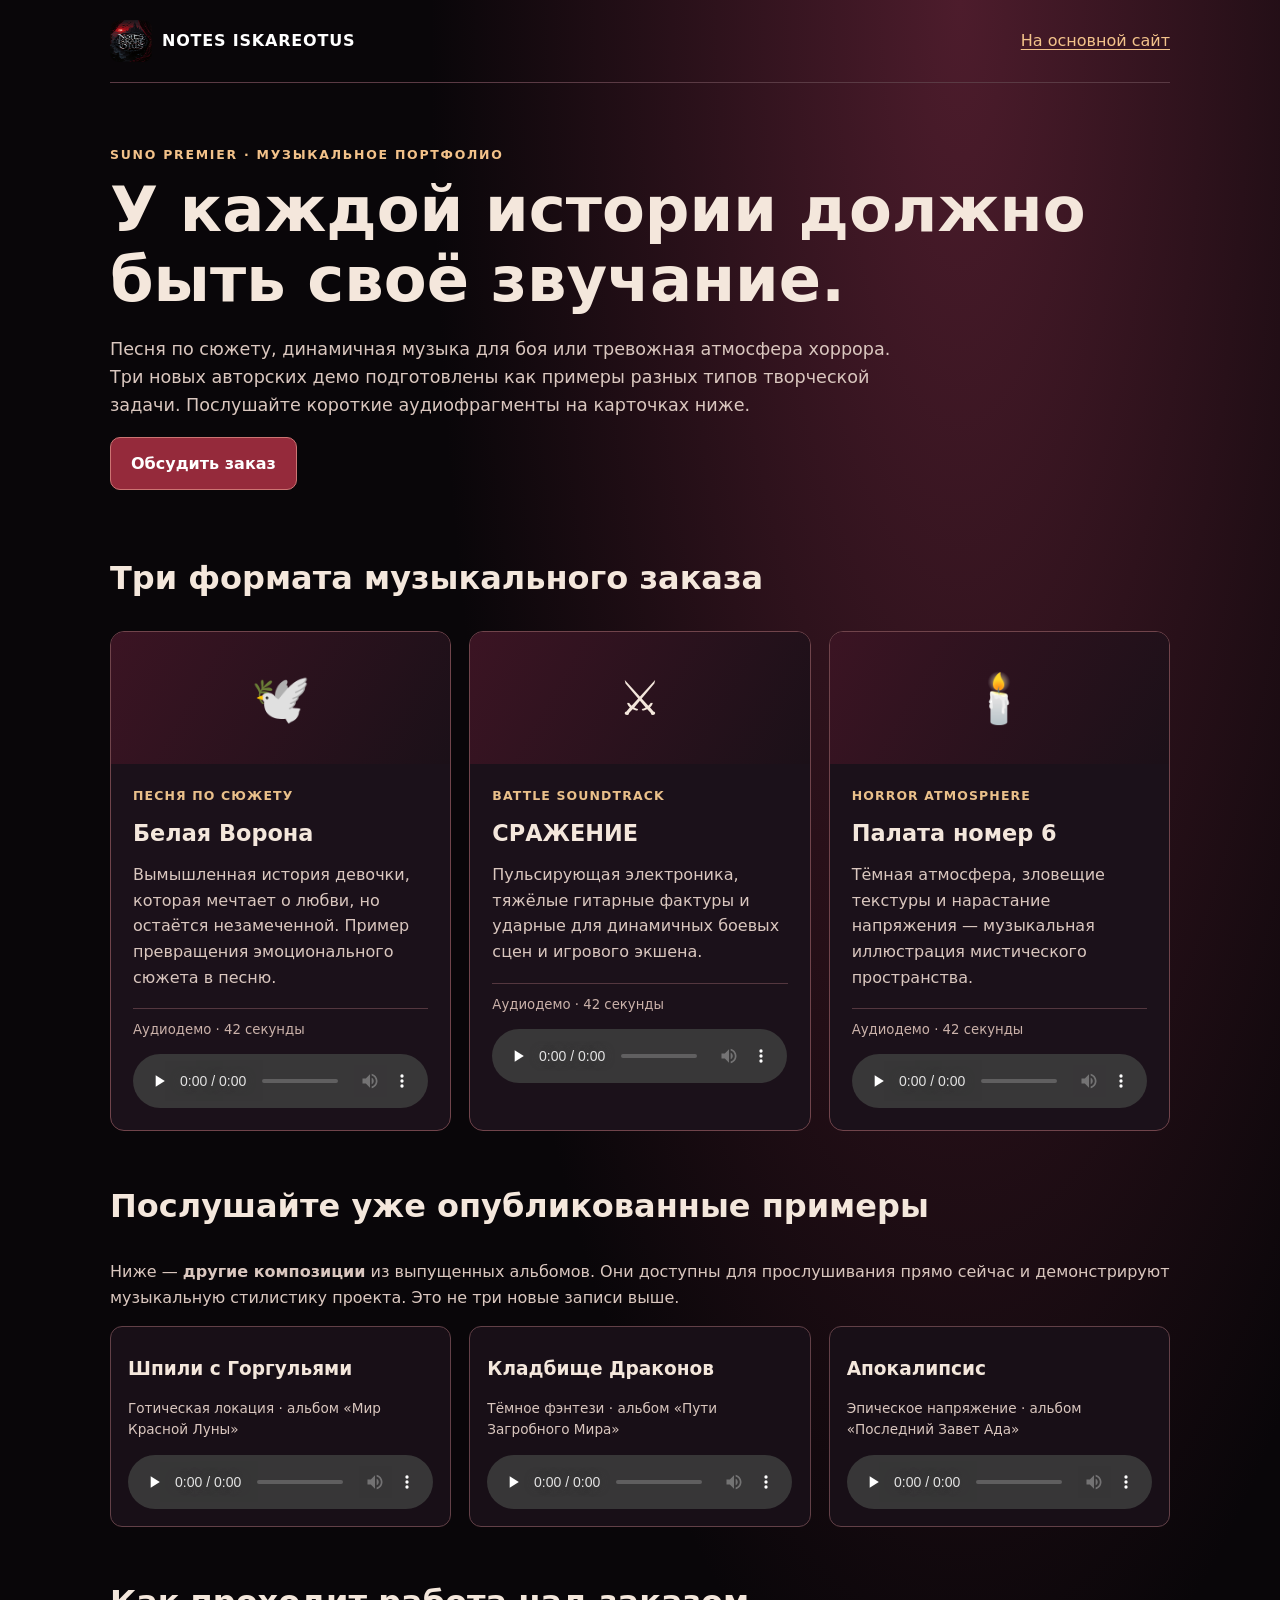
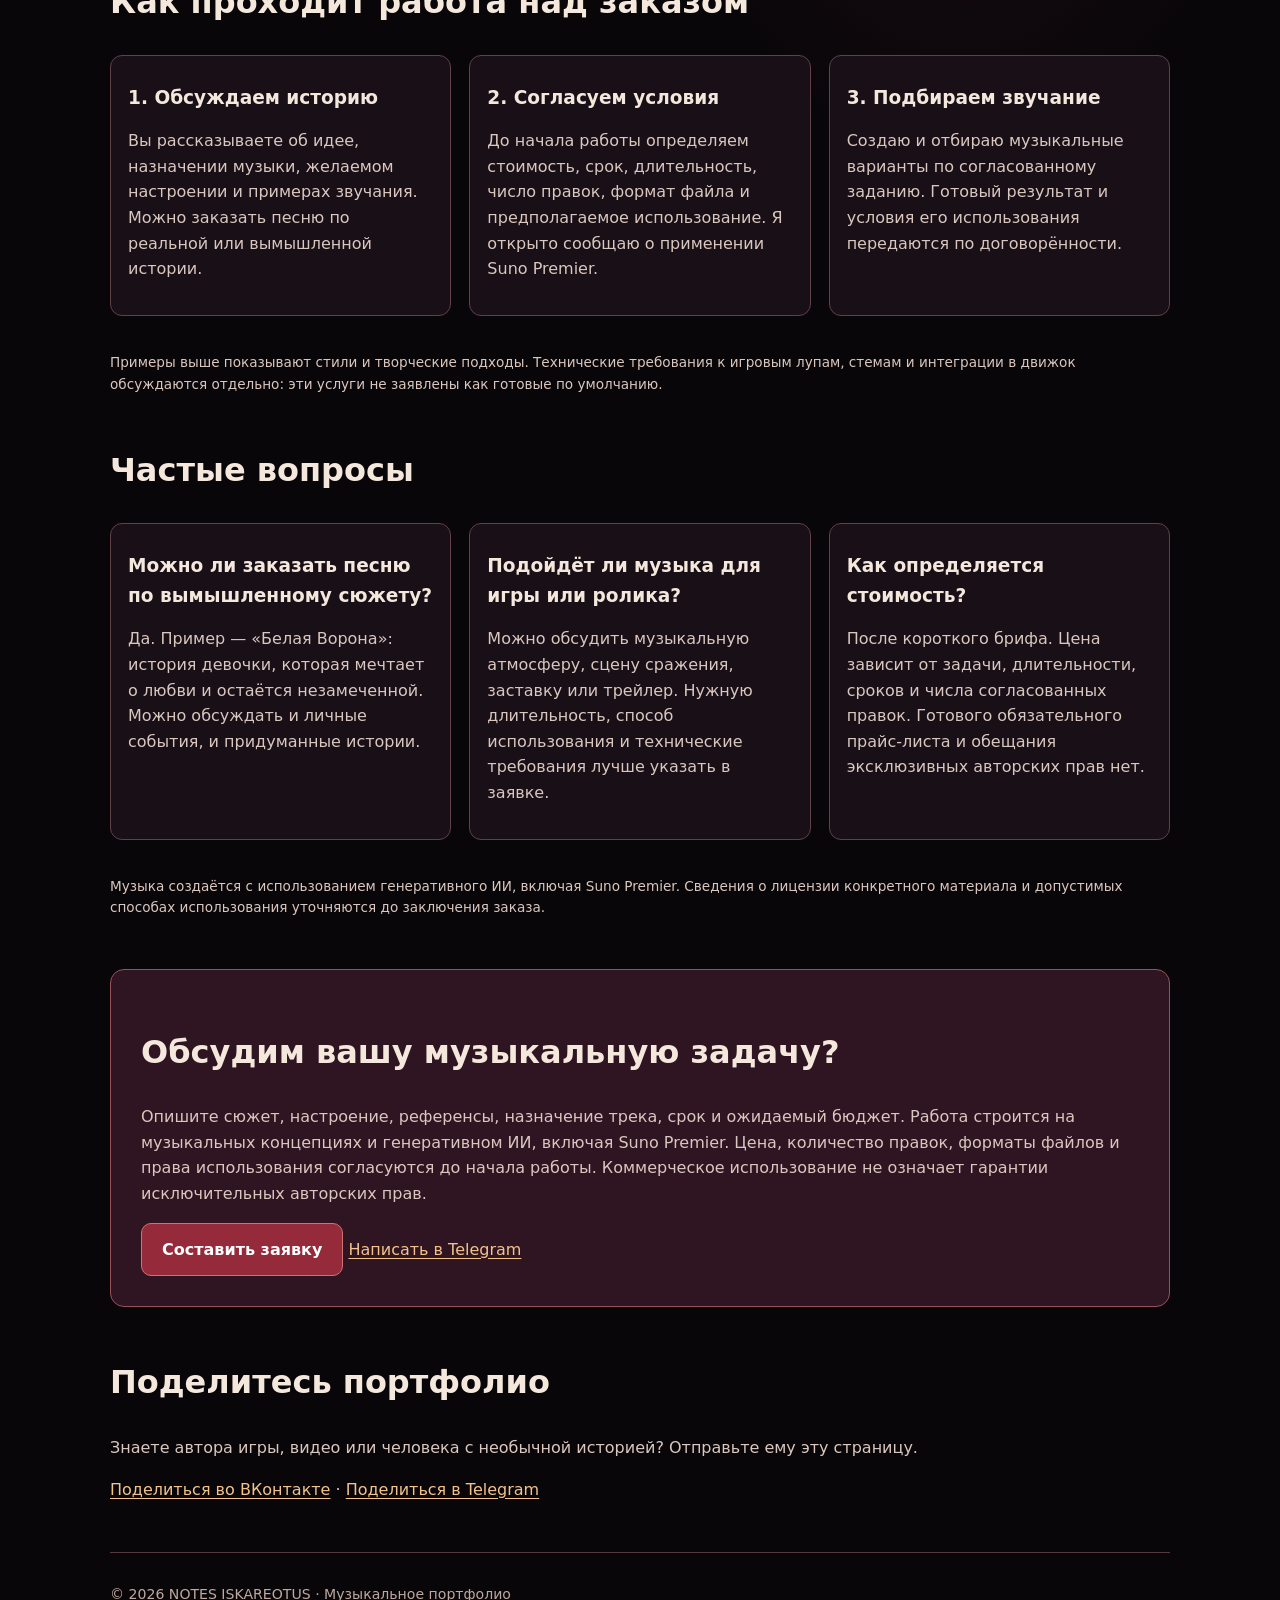
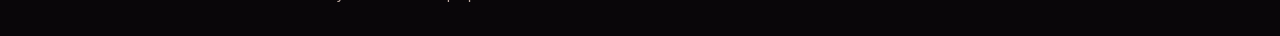
==== commercial-demos.html @ 8a396560 "Add three audio previews to the commercial portfolio" ====
<!doctype html>
<html lang="ru"><head><meta charset="utf-8"><meta name="viewport" content="width=device-width,initial-scale=1"><meta name="theme-color" content="#0d080d"><title>Три формата музыки на заказ — NOTES ISKAREOTUS</title><meta name="description" content="Примеры музыки на заказ: песня по сюжету, музыка для сражений, хоррор-атмосфера. NOTES ISKAREOTUS, Suno Premier."><link rel="icon" href="images/logo.jpg" type="image/jpeg"><link rel="canonical" href="https://lipatow1991-coder.github.io/notes-iskareotus-/commercial-demos.html"><meta property="og:type" content="website"><meta property="og:locale" content="ru_RU"><meta property="og:title" content="Музыка на заказ: три формата — NOTES ISKAREOTUS"><meta property="og:description" content="Песня по вымышленной истории, музыка для сражений и хоррор-атмосфера. Примеры и заявка на создание музыки с Suno Premier."><meta property="og:url" content="https://lipatow1991-coder.github.io/notes-iskareotus-/commercial-demos.html"><meta property="og:image" content="https://lipatow1991-coder.github.io/notes-iskareotus-/images/logo.jpg"><meta name="twitter:card" content="summary_large_image"><style>
:root{color-scheme:dark;font-family:system-ui,-apple-system,'Segoe UI',sans-serif;background:#090609;color:#f4e7dc}*{box-sizing:border-box}body{margin:0;line-height:1.6;background:radial-gradient(ellipse at 75% 0,#4d1c2c,transparent 39%),#090609}a{color:#f3c38b;text-underline-offset:3px}header,main,footer{width:min(1060px,calc(100% - 32px));margin:auto}header{padding:20px 0;border-bottom:1px solid #5a3a44;display:flex;justify-content:space-between;gap:15px;align-items:center;flex-wrap:wrap}.brand{display:flex;gap:10px;align-items:center;color:#fff;text-decoration:none;font-weight:800;letter-spacing:.05em}.brand img{height:42px;width:42px;border-radius:9px}h1{font-size:clamp(2rem,5.4vw,3.9rem);line-height:1.12;margin:10px 0 20px}h2{font-size:clamp(1.5rem,3vw,2rem)}p{color:#dac7bf}.hero{padding:62px 0 36px}.eyebrow{color:#f3c28a;font-size:.78rem;font-weight:800;letter-spacing:.14em;text-transform:uppercase}.lead{max-width:790px;font-size:1.1rem}.grid{display:grid;grid-template-columns:repeat(3,minmax(0,1fr));gap:18px;margin:20px 0 36px}.card{min-width:0;background:#1b111a;border:1px solid #70444b;border-radius:14px;overflow:hidden}.card .top{padding:28px 20px;background:linear-gradient(120deg,#3b1423,#1b1018);text-align:center;font-size:3rem}.body{padding:22px}.tag{font-size:.78rem;font-weight:800;color:#eac08a;text-transform:uppercase;letter-spacing:.09em}h3{font-size:1.4rem;margin:10px 0}.card p{margin:0}.status{font-size:.83rem;color:#cbb2aa;margin-top:18px;padding-top:10px;border-top:1px solid #54373f}.btn{display:inline-block;background:#952a3b;color:#fff;border:1px solid #cc7473;border-radius:10px;text-decoration:none;padding:13px 20px;font-weight:750}.btn:hover,.btn:focus-visible{background:#b73347}.section{margin:50px 0}.music{display:grid;grid-template-columns:repeat(3,minmax(0,1fr));gap:18px}.sample{min-width:0;border:1px solid #624047;border-radius:12px;background:#180f17;padding:17px}.sample h3{font-size:1.16rem}.card audio,.sample audio{width:100%;min-width:0;max-width:100%;display:block}.card audio{margin-top:14px}.note{font-size:.85rem}.cta{border:1px solid #99515b;background:#2f1422;border-radius:14px;padding:30px;margin:42px 0}.footer{border-top:1px solid #59373f;padding:30px 0;color:#bda9a1;font-size:.88rem}h1,h2,h3,p,a{overflow-wrap:anywhere}@media(max-width:780px){.grid,.music{grid-template-columns:minmax(0,1fr)}.hero{padding:40px 0 24px}}
</style></head><body>
<header><a class="brand" href="index.html"><img src="images/logo.jpg" alt="">NOTES ISKAREOTUS</a><a href="index.html#orders">На основной сайт</a></header><main><section class="hero"><div class="eyebrow">Suno Premier · Музыкальное портфолио</div><h1>У каждой истории должно быть своё звучание.</h1><p class="lead">Песня по сюжету, динамичная музыка для боя или тревожная атмосфера хоррора. Три новых авторских демо подготовлены как примеры разных типов творческой задачи. Послушайте короткие аудиофрагменты на карточках ниже.</p><a class="btn" href="https://t.me/Wechernihuter" target="_blank" rel="noopener noreferrer">Обсудить заказ</a></section>
<section aria-labelledby="formats"><h2 id="formats">Три формата музыкального заказа</h2><div class="grid"><article class="card"><div class="top" aria-hidden="true">🕊️</div><div class="body"><div class="tag">Песня по сюжету</div><h3>Белая Ворона</h3><p>Вымышленная история девочки, которая мечтает о любви, но остаётся незамеченной. Пример превращения эмоционального сюжета в песню.</p><div class="status">Аудиодемо · 42 секунды</div><audio controls preload="none" src="commercial-audio/belaya-vorona-preview.mp3" aria-label="Прослушать «Белая Ворона»"></audio></div></article><article class="card"><div class="top" aria-hidden="true">⚔️</div><div class="body"><div class="tag">Battle soundtrack</div><h3>СРАЖЕНИЕ</h3><p>Пульсирующая электроника, тяжёлые гитарные фактуры и ударные для динамичных боевых сцен и игрового экшена.</p><div class="status">Аудиодемо · 42 секунды</div><audio controls preload="none" src="commercial-audio/srazhenie-preview.mp3" aria-label="Прослушать «СРАЖЕНИЕ»"></audio></div></article><article class="card"><div class="top" aria-hidden="true">🕯️</div><div class="body"><div class="tag">Horror atmosphere</div><h3>Палата номер 6</h3><p>Тёмная атмосфера, зловещие текстуры и нарастание напряжения — музыкальная иллюстрация мистического пространства.</p><div class="status">Аудиодемо · 42 секунды</div><audio controls preload="none" src="commercial-audio/palata6-horror-preview.mp3" aria-label="Прослушать «Палата номер 6»"></audio></div></article></div></section>
<section class="section" aria-labelledby="published"><h2 id="published">Послушайте уже опубликованные примеры</h2><p>Ниже — <strong>другие композиции</strong> из выпущенных альбомов. Они доступны для прослушивания прямо сейчас и демонстрируют музыкальную стилистику проекта. Это не три новые записи выше.</p><div class="music"><article class="sample"><h3>Шпили с Горгульями</h3><p class="note">Готическая локация · альбом «Мир Красной Луны»</p><audio controls preload="none" src="music/album1/03.mp3" aria-label="Шпили с Горгульями"></audio></article><article class="sample"><h3>Кладбище Драконов</h3><p class="note">Тёмное фэнтези · альбом «Пути Загробного Мира»</p><audio controls preload="none" src="music/album2/03.mp3" aria-label="Кладбище Драконов"></audio></article><article class="sample"><h3>Апокалипсис</h3><p class="note">Эпическое напряжение · альбом «Последний Завет Ада»</p><audio controls preload="none" src="music/album4/01.mp3" aria-label="Апокалипсис"></audio></article></div></section>
<section class="section" aria-labelledby="process"><h2 id="process">Как проходит работа над заказом</h2><div class="grid"><article class="sample"><h3>1. Обсуждаем историю</h3><p>Вы рассказываете об идее, назначении музыки, желаемом настроении и примерах звучания. Можно заказать песню по реальной или вымышленной истории.</p></article><article class="sample"><h3>2. Согласуем условия</h3><p>До начала работы определяем стоимость, срок, длительность, число правок, формат файла и предполагаемое использование. Я открыто сообщаю о применении Suno Premier.</p></article><article class="sample"><h3>3. Подбираем звучание</h3><p>Создаю и отбираю музыкальные варианты по согласованному заданию. Готовый результат и условия его использования передаются по договорённости.</p></article></div><p class="note">Примеры выше показывают стили и творческие подходы. Технические требования к игровым лупам, стемам и интеграции в движок обсуждаются отдельно: эти услуги не заявлены как готовые по умолчанию.</p></section>
<section class="section" aria-labelledby="faq"><h2 id="faq">Частые вопросы</h2><div class="grid"><article class="sample"><h3>Можно ли заказать песню по вымышленному сюжету?</h3><p>Да. Пример — «Белая Ворона»: история девочки, которая мечтает о любви и остаётся незамеченной. Можно обсуждать и личные события, и придуманные истории.</p></article><article class="sample"><h3>Подойдёт ли музыка для игры или ролика?</h3><p>Можно обсудить музыкальную атмосферу, сцену сражения, заставку или трейлер. Нужную длительность, способ использования и технические требования лучше указать в заявке.</p></article><article class="sample"><h3>Как определяется стоимость?</h3><p>После короткого брифа. Цена зависит от задачи, длительности, сроков и числа согласованных правок. Готового обязательного прайс-листа и обещания эксклюзивных авторских прав нет.</p></article></div><p class="note">Музыка создаётся с использованием генеративного ИИ, включая Suno Premier. Сведения о лицензии конкретного материала и допустимых способах использования уточняются до заключения заказа.</p></section>
<section class="cta"><h2>Обсудим вашу музыкальную задачу?</h2><p>Опишите сюжет, настроение, референсы, назначение трека, срок и ожидаемый бюджет. Работа строится на музыкальных концепциях и генеративном ИИ, включая Suno Premier. Цена, количество правок, форматы файлов и права использования согласуются до начала работы. Коммерческое использование не означает гарантии исключительных авторских прав.</p><a class="btn" href="zakaz-muzyki.html?utm_source=commercial-demos">Составить заявку</a> <a href="https://t.me/Wechernihuter" target="_blank" rel="noopener noreferrer">Написать в Telegram</a></section><section class="section" aria-label="Поделиться портфолио"><h2>Поделитесь портфолио</h2><p>Знаете автора игры, видео или человека с необычной историей? Отправьте ему эту страницу.</p><p><a href="https://vk.com/share.php?url=https%3A%2F%2Flipatow1991-coder.github.io%2Fnotes-iskareotus-%2Fcommercial-demos.html" target="_blank" rel="noopener noreferrer">Поделиться во ВКонтакте</a> · <a href="https://t.me/share/url?url=https%3A%2F%2Flipatow1991-coder.github.io%2Fnotes-iskareotus-%2Fcommercial-demos.html&amp;text=NOTES%20ISKAREOTUS%20%E2%80%94%20%D0%BC%D1%83%D0%B7%D1%8B%D0%BA%D0%B0%20%D0%B4%D0%BB%D1%8F%20%D0%B8%D1%81%D1%82%D0%BE%D1%80%D0%B8%D0%B9%20%D0%B8%20%D0%B8%D0%B3%D1%80" target="_blank" rel="noopener noreferrer">Поделиться в Telegram</a></p></section></main><footer class="footer">© 2026 NOTES ISKAREOTUS · Музыкальное портфолио</footer></body></html>
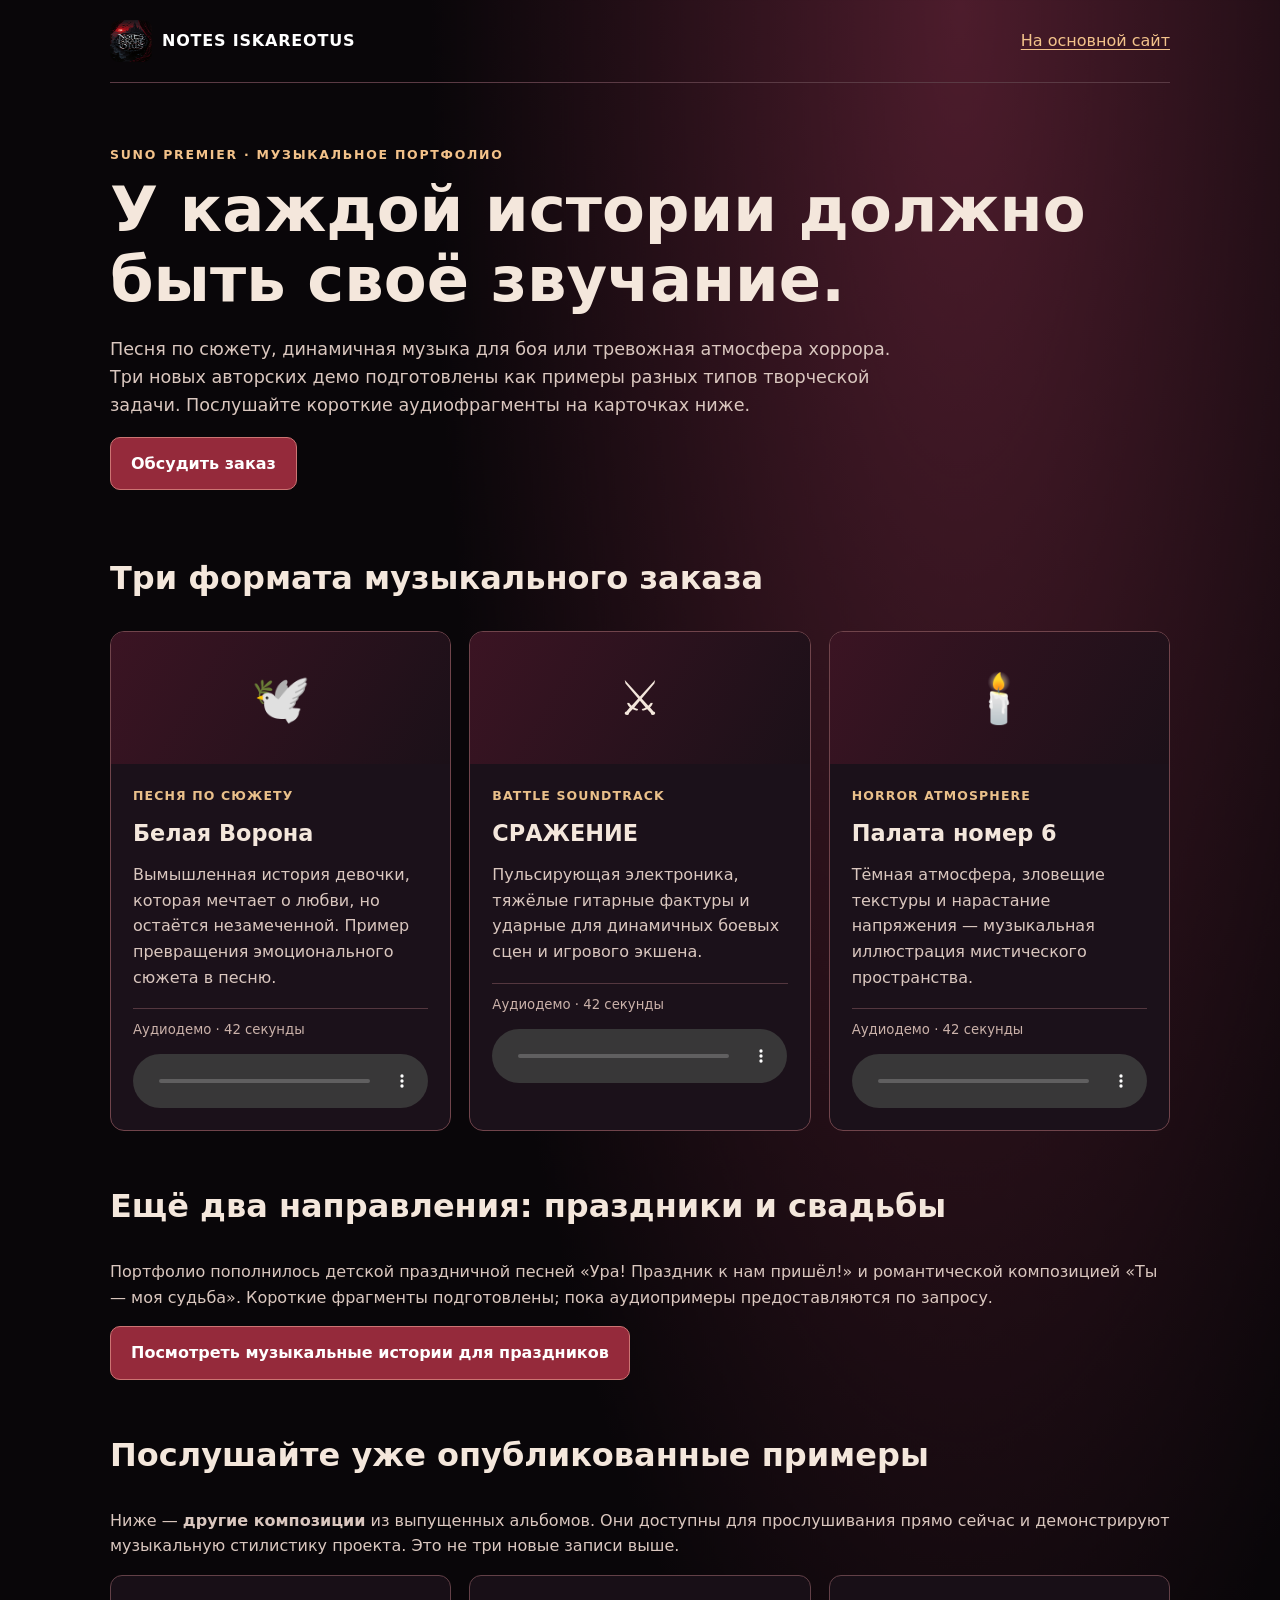
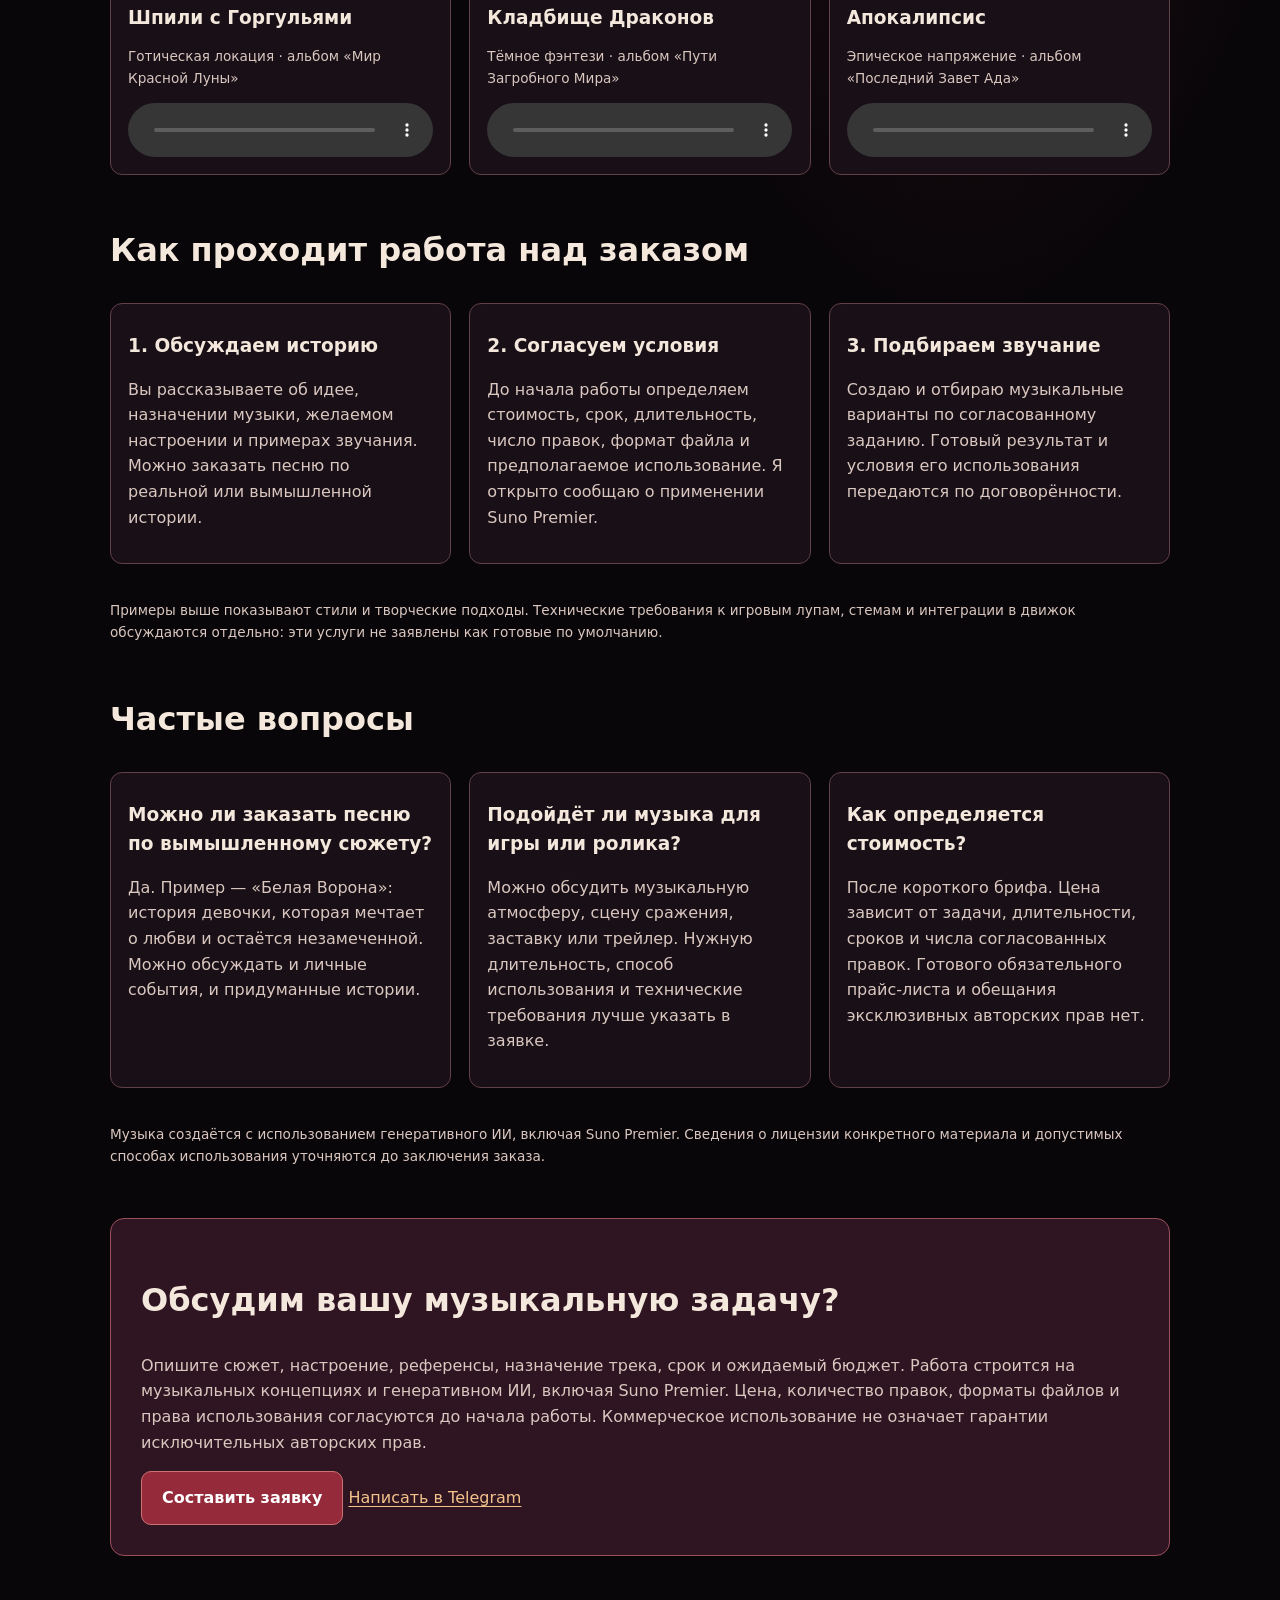
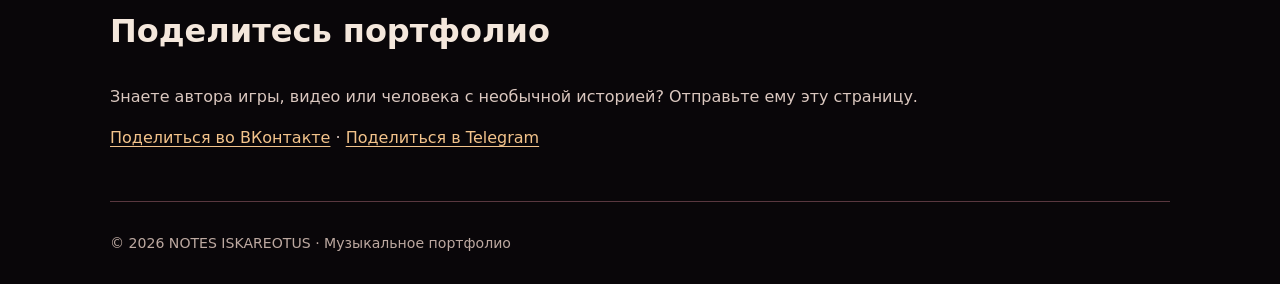
==== commit a10bd02f: "Link events and wedding portfolio: commercial-demos.html" ====
--- a/commercial-demos.html
+++ b/commercial-demos.html
@@ -4,6 +4,7 @@
 </style></head><body>
 <header><a class="brand" href="index.html"><img src="images/logo.jpg" alt="">NOTES ISKAREOTUS</a><a href="index.html#orders">На основной сайт</a></header><main><section class="hero"><div class="eyebrow">Suno Premier · Музыкальное портфолио</div><h1>У каждой истории должно быть своё звучание.</h1><p class="lead">Песня по сюжету, динамичная музыка для боя или тревожная атмосфера хоррора. Три новых авторских демо подготовлены как примеры разных типов творческой задачи. Послушайте короткие аудиофрагменты на карточках ниже.</p><a class="btn" href="https://t.me/Wechernihuter" target="_blank" rel="noopener noreferrer">Обсудить заказ</a></section>
 <section aria-labelledby="formats"><h2 id="formats">Три формата музыкального заказа</h2><div class="grid"><article class="card"><div class="top" aria-hidden="true">🕊️</div><div class="body"><div class="tag">Песня по сюжету</div><h3>Белая Ворона</h3><p>Вымышленная история девочки, которая мечтает о любви, но остаётся незамеченной. Пример превращения эмоционального сюжета в песню.</p><div class="status">Аудиодемо · 42 секунды</div><audio controls preload="none" src="commercial-audio/belaya-vorona-preview.mp3" aria-label="Прослушать «Белая Ворона»"></audio></div></article><article class="card"><div class="top" aria-hidden="true">⚔️</div><div class="body"><div class="tag">Battle soundtrack</div><h3>СРАЖЕНИЕ</h3><p>Пульсирующая электроника, тяжёлые гитарные фактуры и ударные для динамичных боевых сцен и игрового экшена.</p><div class="status">Аудиодемо · 42 секунды</div><audio controls preload="none" src="commercial-audio/srazhenie-preview.mp3" aria-label="Прослушать «СРАЖЕНИЕ»"></audio></div></article><article class="card"><div class="top" aria-hidden="true">🕯️</div><div class="body"><div class="tag">Horror atmosphere</div><h3>Палата номер 6</h3><p>Тёмная атмосфера, зловещие текстуры и нарастание напряжения — музыкальная иллюстрация мистического пространства.</p><div class="status">Аудиодемо · 42 секунды</div><audio controls preload="none" src="commercial-audio/palata6-horror-preview.mp3" aria-label="Прослушать «Палата номер 6»"></audio></div></article></div></section>
+<section class="section" aria-labelledby="events"><h2 id="events">Ещё два направления: праздники и свадьбы</h2><p>Портфолио пополнилось детской праздничной песней «Ура! Праздник к нам пришёл!» и романтической композицией «Ты — моя судьба». Короткие фрагменты подготовлены; пока аудиопримеры предоставляются по запросу.</p><p><a class="btn" href="music-for-events.html">Посмотреть музыкальные истории для праздников</a></p></section>
 <section class="section" aria-labelledby="published"><h2 id="published">Послушайте уже опубликованные примеры</h2><p>Ниже — <strong>другие композиции</strong> из выпущенных альбомов. Они доступны для прослушивания прямо сейчас и демонстрируют музыкальную стилистику проекта. Это не три новые записи выше.</p><div class="music"><article class="sample"><h3>Шпили с Горгульями</h3><p class="note">Готическая локация · альбом «Мир Красной Луны»</p><audio controls preload="none" src="music/album1/03.mp3" aria-label="Шпили с Горгульями"></audio></article><article class="sample"><h3>Кладбище Драконов</h3><p class="note">Тёмное фэнтези · альбом «Пути Загробного Мира»</p><audio controls preload="none" src="music/album2/03.mp3" aria-label="Кладбище Драконов"></audio></article><article class="sample"><h3>Апокалипсис</h3><p class="note">Эпическое напряжение · альбом «Последний Завет Ада»</p><audio controls preload="none" src="music/album4/01.mp3" aria-label="Апокалипсис"></audio></article></div></section>
 <section class="section" aria-labelledby="process"><h2 id="process">Как проходит работа над заказом</h2><div class="grid"><article class="sample"><h3>1. Обсуждаем историю</h3><p>Вы рассказываете об идее, назначении музыки, желаемом настроении и примерах звучания. Можно заказать песню по реальной или вымышленной истории.</p></article><article class="sample"><h3>2. Согласуем условия</h3><p>До начала работы определяем стоимость, срок, длительность, число правок, формат файла и предполагаемое использование. Я открыто сообщаю о применении Suno Premier.</p></article><article class="sample"><h3>3. Подбираем звучание</h3><p>Создаю и отбираю музыкальные варианты по согласованному заданию. Готовый результат и условия его использования передаются по договорённости.</p></article></div><p class="note">Примеры выше показывают стили и творческие подходы. Технические требования к игровым лупам, стемам и интеграции в движок обсуждаются отдельно: эти услуги не заявлены как готовые по умолчанию.</p></section>
 <section class="section" aria-labelledby="faq"><h2 id="faq">Частые вопросы</h2><div class="grid"><article class="sample"><h3>Можно ли заказать песню по вымышленному сюжету?</h3><p>Да. Пример — «Белая Ворона»: история девочки, которая мечтает о любви и остаётся незамеченной. Можно обсуждать и личные события, и придуманные истории.</p></article><article class="sample"><h3>Подойдёт ли музыка для игры или ролика?</h3><p>Можно обсудить музыкальную атмосферу, сцену сражения, заставку или трейлер. Нужную длительность, способ использования и технические требования лучше указать в заявке.</p></article><article class="sample"><h3>Как определяется стоимость?</h3><p>После короткого брифа. Цена зависит от задачи, длительности, сроков и числа согласованных правок. Готового обязательного прайс-листа и обещания эксклюзивных авторских прав нет.</p></article></div><p class="note">Музыка создаётся с использованием генеративного ИИ, включая Suno Premier. Сведения о лицензии конкретного материала и допустимых способах использования уточняются до заключения заказа.</p></section>
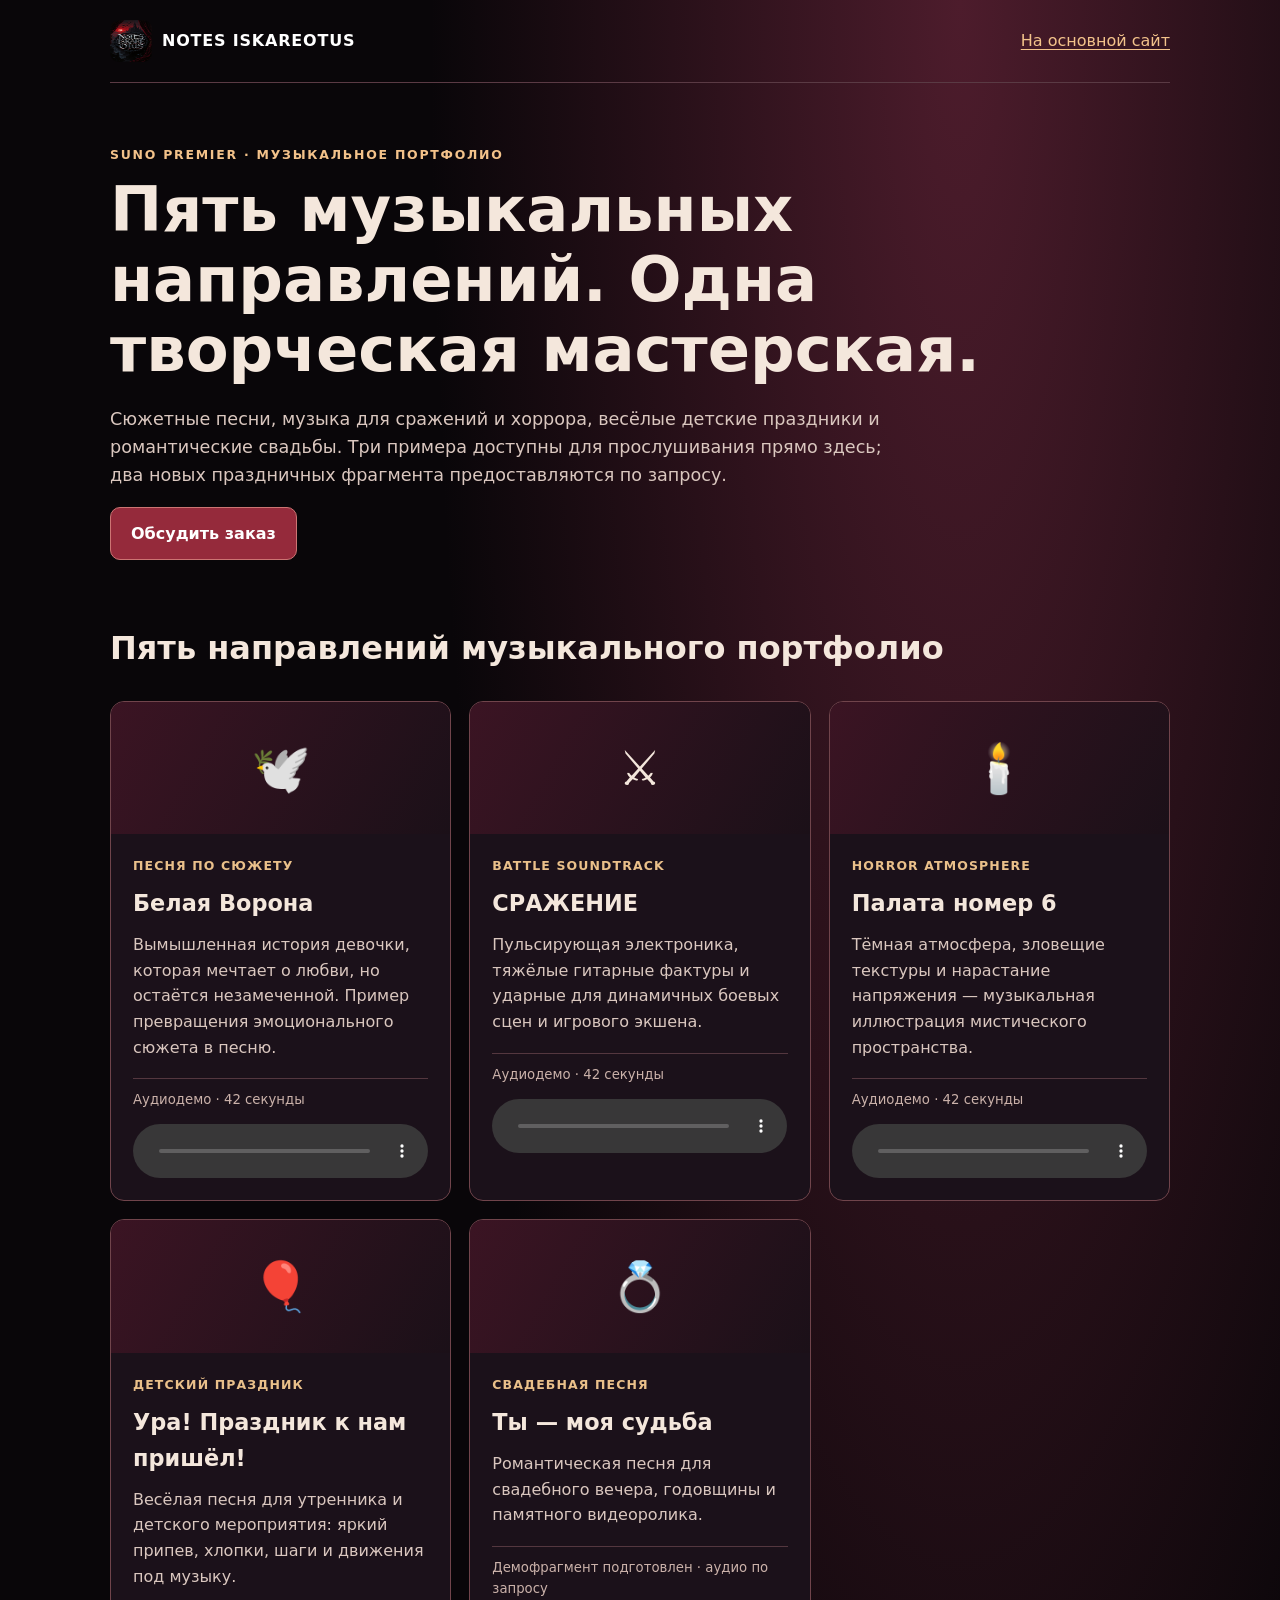
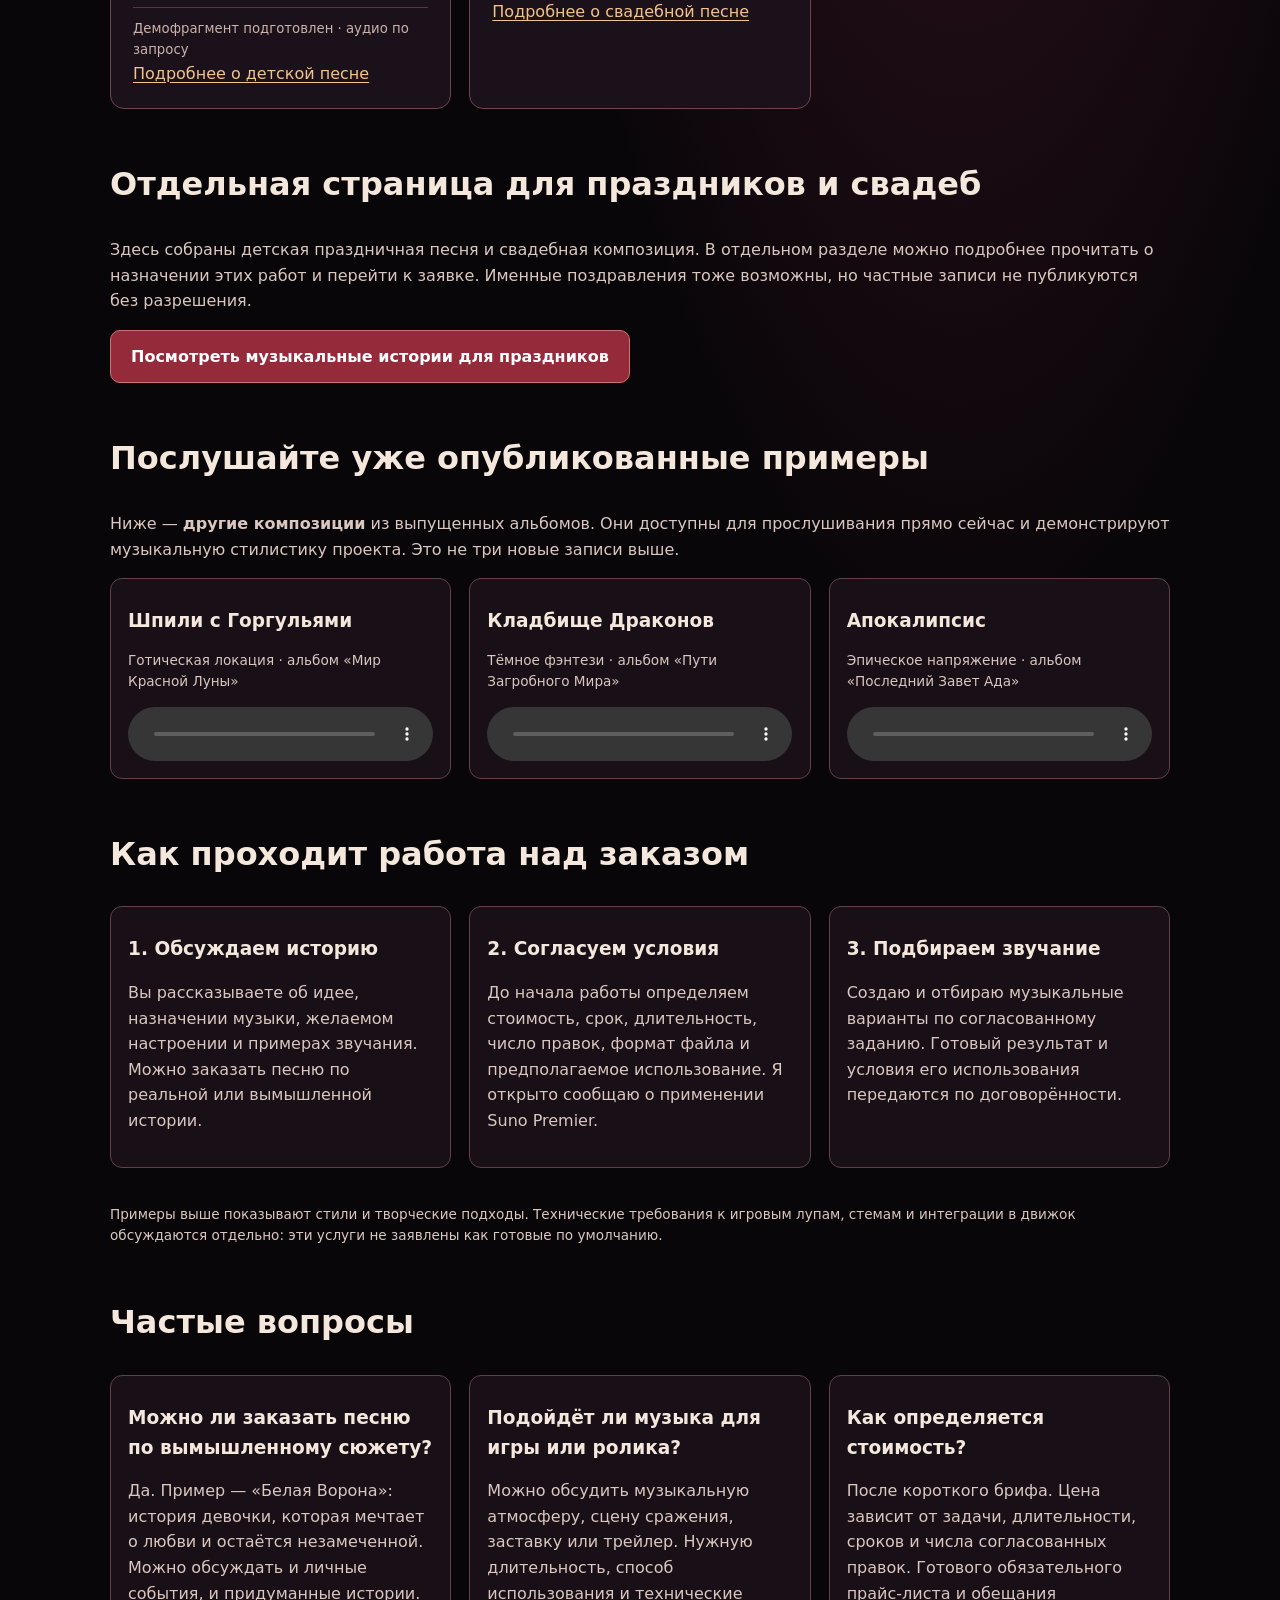
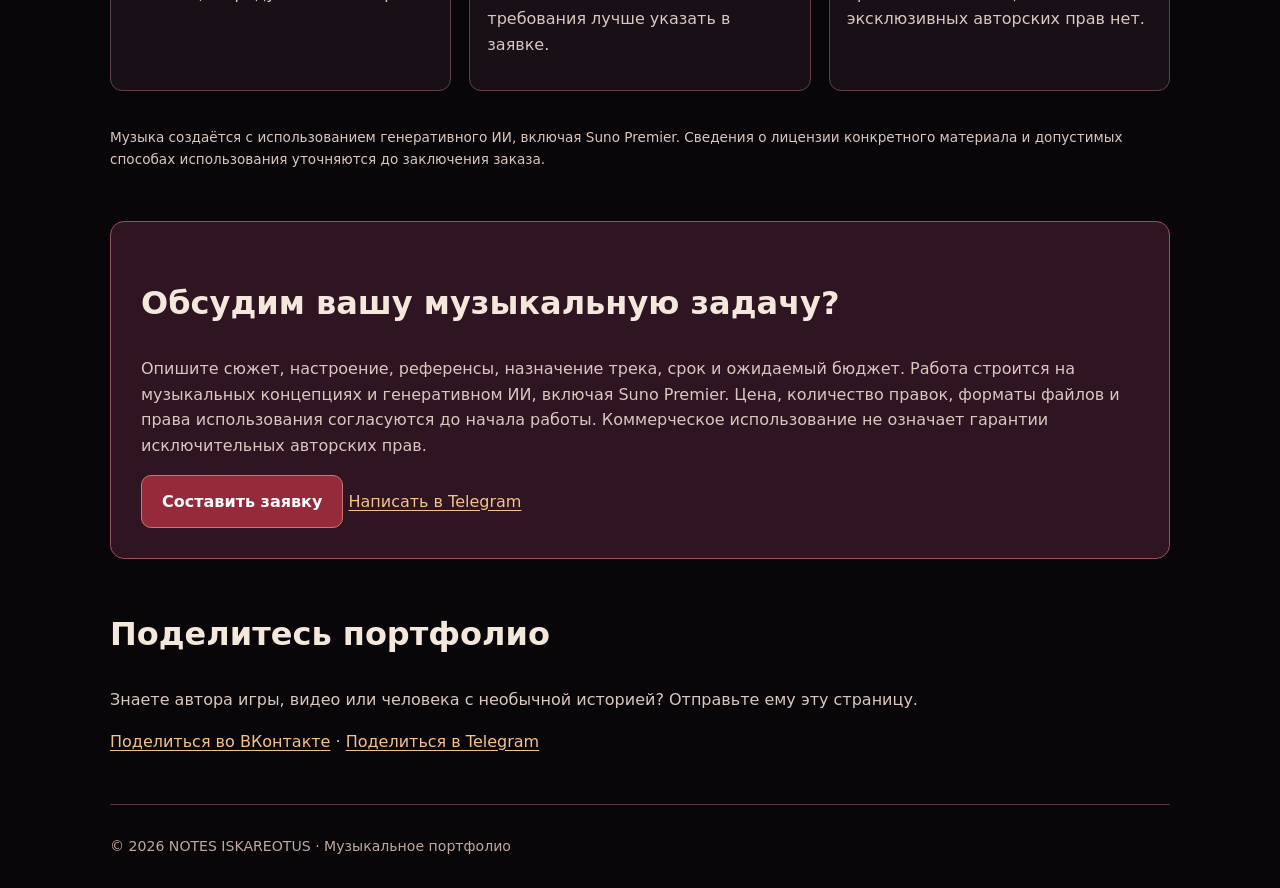
==== commit a80fed88: "Unify five music genres in the commercial portfolio" ====
--- a/commercial-demos.html
+++ b/commercial-demos.html
@@ -1,10 +1,12 @@
 <!doctype html>
-<html lang="ru"><head><meta charset="utf-8"><meta name="viewport" content="width=device-width,initial-scale=1"><meta name="theme-color" content="#0d080d"><title>Три формата музыки на заказ — NOTES ISKAREOTUS</title><meta name="description" content="Примеры музыки на заказ: песня по сюжету, музыка для сражений, хоррор-атмосфера. NOTES ISKAREOTUS, Suno Premier."><link rel="icon" href="images/logo.jpg" type="image/jpeg"><link rel="canonical" href="https://lipatow1991-coder.github.io/notes-iskareotus-/commercial-demos.html"><meta property="og:type" content="website"><meta property="og:locale" content="ru_RU"><meta property="og:title" content="Музыка на заказ: три формата — NOTES ISKAREOTUS"><meta property="og:description" content="Песня по вымышленной истории, музыка для сражений и хоррор-атмосфера. Примеры и заявка на создание музыки с Suno Premier."><meta property="og:url" content="https://lipatow1991-coder.github.io/notes-iskareotus-/commercial-demos.html"><meta property="og:image" content="https://lipatow1991-coder.github.io/notes-iskareotus-/images/logo.jpg"><meta name="twitter:card" content="summary_large_image"><style>
+<html lang="ru"><head><meta charset="utf-8"><meta name="viewport" content="width=device-width,initial-scale=1"><meta name="theme-color" content="#0d080d"><title>Портфолио: пять направлений музыки — NOTES ISKAREOTUS</title><meta name="description" content="Музыкальное портфолио NOTES ISKAREOTUS: песни по историям, музыка для игр и хоррора, детских праздников и свадеб. Suno Premier."><link rel="icon" href="images/logo.jpg" type="image/jpeg"><link rel="canonical" href="https://lipatow1991-coder.github.io/notes-iskareotus-/commercial-demos.html"><meta property="og:type" content="website"><meta property="og:locale" content="ru_RU"><meta property="og:title" content="Музыка на заказ: пять направлений — NOTES ISKAREOTUS"><meta property="og:description" content="Песни по историям, боевые и хоррор-саундтреки, музыка для утренников и свадеб. Примеры и заявка с раскрытием использования Suno Premier."><meta property="og:url" content="https://lipatow1991-coder.github.io/notes-iskareotus-/commercial-demos.html"><meta property="og:image" content="https://lipatow1991-coder.github.io/notes-iskareotus-/images/logo.jpg"><meta name="twitter:card" content="summary_large_image"><style>
 :root{color-scheme:dark;font-family:system-ui,-apple-system,'Segoe UI',sans-serif;background:#090609;color:#f4e7dc}*{box-sizing:border-box}body{margin:0;line-height:1.6;background:radial-gradient(ellipse at 75% 0,#4d1c2c,transparent 39%),#090609}a{color:#f3c38b;text-underline-offset:3px}header,main,footer{width:min(1060px,calc(100% - 32px));margin:auto}header{padding:20px 0;border-bottom:1px solid #5a3a44;display:flex;justify-content:space-between;gap:15px;align-items:center;flex-wrap:wrap}.brand{display:flex;gap:10px;align-items:center;color:#fff;text-decoration:none;font-weight:800;letter-spacing:.05em}.brand img{height:42px;width:42px;border-radius:9px}h1{font-size:clamp(2rem,5.4vw,3.9rem);line-height:1.12;margin:10px 0 20px}h2{font-size:clamp(1.5rem,3vw,2rem)}p{color:#dac7bf}.hero{padding:62px 0 36px}.eyebrow{color:#f3c28a;font-size:.78rem;font-weight:800;letter-spacing:.14em;text-transform:uppercase}.lead{max-width:790px;font-size:1.1rem}.grid{display:grid;grid-template-columns:repeat(3,minmax(0,1fr));gap:18px;margin:20px 0 36px}.card{min-width:0;background:#1b111a;border:1px solid #70444b;border-radius:14px;overflow:hidden}.card .top{padding:28px 20px;background:linear-gradient(120deg,#3b1423,#1b1018);text-align:center;font-size:3rem}.body{padding:22px}.tag{font-size:.78rem;font-weight:800;color:#eac08a;text-transform:uppercase;letter-spacing:.09em}h3{font-size:1.4rem;margin:10px 0}.card p{margin:0}.status{font-size:.83rem;color:#cbb2aa;margin-top:18px;padding-top:10px;border-top:1px solid #54373f}.btn{display:inline-block;background:#952a3b;color:#fff;border:1px solid #cc7473;border-radius:10px;text-decoration:none;padding:13px 20px;font-weight:750}.btn:hover,.btn:focus-visible{background:#b73347}.section{margin:50px 0}.music{display:grid;grid-template-columns:repeat(3,minmax(0,1fr));gap:18px}.sample{min-width:0;border:1px solid #624047;border-radius:12px;background:#180f17;padding:17px}.sample h3{font-size:1.16rem}.card audio,.sample audio{width:100%;min-width:0;max-width:100%;display:block}.card audio{margin-top:14px}.note{font-size:.85rem}.cta{border:1px solid #99515b;background:#2f1422;border-radius:14px;padding:30px;margin:42px 0}.footer{border-top:1px solid #59373f;padding:30px 0;color:#bda9a1;font-size:.88rem}h1,h2,h3,p,a{overflow-wrap:anywhere}@media(max-width:780px){.grid,.music{grid-template-columns:minmax(0,1fr)}.hero{padding:40px 0 24px}}
 </style></head><body>
-<header><a class="brand" href="index.html"><img src="images/logo.jpg" alt="">NOTES ISKAREOTUS</a><a href="index.html#orders">На основной сайт</a></header><main><section class="hero"><div class="eyebrow">Suno Premier · Музыкальное портфолио</div><h1>У каждой истории должно быть своё звучание.</h1><p class="lead">Песня по сюжету, динамичная музыка для боя или тревожная атмосфера хоррора. Три новых авторских демо подготовлены как примеры разных типов творческой задачи. Послушайте короткие аудиофрагменты на карточках ниже.</p><a class="btn" href="https://t.me/Wechernihuter" target="_blank" rel="noopener noreferrer">Обсудить заказ</a></section>
-<section aria-labelledby="formats"><h2 id="formats">Три формата музыкального заказа</h2><div class="grid"><article class="card"><div class="top" aria-hidden="true">🕊️</div><div class="body"><div class="tag">Песня по сюжету</div><h3>Белая Ворона</h3><p>Вымышленная история девочки, которая мечтает о любви, но остаётся незамеченной. Пример превращения эмоционального сюжета в песню.</p><div class="status">Аудиодемо · 42 секунды</div><audio controls preload="none" src="commercial-audio/belaya-vorona-preview.mp3" aria-label="Прослушать «Белая Ворона»"></audio></div></article><article class="card"><div class="top" aria-hidden="true">⚔️</div><div class="body"><div class="tag">Battle soundtrack</div><h3>СРАЖЕНИЕ</h3><p>Пульсирующая электроника, тяжёлые гитарные фактуры и ударные для динамичных боевых сцен и игрового экшена.</p><div class="status">Аудиодемо · 42 секунды</div><audio controls preload="none" src="commercial-audio/srazhenie-preview.mp3" aria-label="Прослушать «СРАЖЕНИЕ»"></audio></div></article><article class="card"><div class="top" aria-hidden="true">🕯️</div><div class="body"><div class="tag">Horror atmosphere</div><h3>Палата номер 6</h3><p>Тёмная атмосфера, зловещие текстуры и нарастание напряжения — музыкальная иллюстрация мистического пространства.</p><div class="status">Аудиодемо · 42 секунды</div><audio controls preload="none" src="commercial-audio/palata6-horror-preview.mp3" aria-label="Прослушать «Палата номер 6»"></audio></div></article></div></section>
-<section class="section" aria-labelledby="events"><h2 id="events">Ещё два направления: праздники и свадьбы</h2><p>Портфолио пополнилось детской праздничной песней «Ура! Праздник к нам пришёл!» и романтической композицией «Ты — моя судьба». Короткие фрагменты подготовлены; пока аудиопримеры предоставляются по запросу.</p><p><a class="btn" href="music-for-events.html">Посмотреть музыкальные истории для праздников</a></p></section>
+<header><a class="brand" href="index.html"><img src="images/logo.jpg" alt="">NOTES ISKAREOTUS</a><a href="index.html#orders">На основной сайт</a></header><main><section class="hero"><div class="eyebrow">Suno Premier · Музыкальное портфолио</div><h1>Пять музыкальных направлений. Одна творческая мастерская.</h1><p class="lead">Сюжетные песни, музыка для сражений и хоррора, весёлые детские праздники и романтические свадьбы. Три примера доступны для прослушивания прямо здесь; два новых праздничных фрагмента предоставляются по запросу.</p><a class="btn" href="https://t.me/Wechernihuter" target="_blank" rel="noopener noreferrer">Обсудить заказ</a></section>
+<section aria-labelledby="formats"><h2 id="formats">Пять направлений музыкального портфолио</h2><div class="grid"><article class="card"><div class="top" aria-hidden="true">🕊️</div><div class="body"><div class="tag">Песня по сюжету</div><h3>Белая Ворона</h3><p>Вымышленная история девочки, которая мечтает о любви, но остаётся незамеченной. Пример превращения эмоционального сюжета в песню.</p><div class="status">Аудиодемо · 42 секунды</div><audio controls preload="none" src="commercial-audio/belaya-vorona-preview.mp3" aria-label="Прослушать «Белая Ворона»"></audio></div></article><article class="card"><div class="top" aria-hidden="true">⚔️</div><div class="body"><div class="tag">Battle soundtrack</div><h3>СРАЖЕНИЕ</h3><p>Пульсирующая электроника, тяжёлые гитарные фактуры и ударные для динамичных боевых сцен и игрового экшена.</p><div class="status">Аудиодемо · 42 секунды</div><audio controls preload="none" src="commercial-audio/srazhenie-preview.mp3" aria-label="Прослушать «СРАЖЕНИЕ»"></audio></div></article><article class="card"><div class="top" aria-hidden="true">🕯️</div><div class="body"><div class="tag">Horror atmosphere</div><h3>Палата номер 6</h3><p>Тёмная атмосфера, зловещие текстуры и нарастание напряжения — музыкальная иллюстрация мистического пространства.</p><div class="status">Аудиодемо · 42 секунды</div><audio controls preload="none" src="commercial-audio/palata6-horror-preview.mp3" aria-label="Прослушать «Палата номер 6»"></audio></div></article>
+<article class="card"><div class="top" aria-hidden="true">🎈</div><div class="body"><div class="tag">Детский праздник</div><h3>Ура! Праздник к нам пришёл!</h3><p>Весёлая песня для утренника и детского мероприятия: яркий припев, хлопки, шаги и движения под музыку.</p><div class="status">Демофрагмент подготовлен · аудио по запросу</div><p><a href="music-for-events.html#kids-preview">Подробнее о детской песне</a></p></div></article>
+<article class="card"><div class="top" aria-hidden="true">💍</div><div class="body"><div class="tag">Свадебная песня</div><h3>Ты — моя судьба</h3><p>Романтическая песня для свадебного вечера, годовщины и памятного видеоролика.</p><div class="status">Демофрагмент подготовлен · аудио по запросу</div><p><a href="music-for-events.html#wedding-preview">Подробнее о свадебной песне</a></p></div></article></div></section>
+<section class="section" aria-labelledby="events"><h2 id="events">Отдельная страница для праздников и свадеб</h2><p>Здесь собраны детская праздничная песня и свадебная композиция. В отдельном разделе можно подробнее прочитать о назначении этих работ и перейти к заявке. Именные поздравления тоже возможны, но частные записи не публикуются без разрешения.</p><p><a class="btn" href="music-for-events.html">Посмотреть музыкальные истории для праздников</a></p></section>
 <section class="section" aria-labelledby="published"><h2 id="published">Послушайте уже опубликованные примеры</h2><p>Ниже — <strong>другие композиции</strong> из выпущенных альбомов. Они доступны для прослушивания прямо сейчас и демонстрируют музыкальную стилистику проекта. Это не три новые записи выше.</p><div class="music"><article class="sample"><h3>Шпили с Горгульями</h3><p class="note">Готическая локация · альбом «Мир Красной Луны»</p><audio controls preload="none" src="music/album1/03.mp3" aria-label="Шпили с Горгульями"></audio></article><article class="sample"><h3>Кладбище Драконов</h3><p class="note">Тёмное фэнтези · альбом «Пути Загробного Мира»</p><audio controls preload="none" src="music/album2/03.mp3" aria-label="Кладбище Драконов"></audio></article><article class="sample"><h3>Апокалипсис</h3><p class="note">Эпическое напряжение · альбом «Последний Завет Ада»</p><audio controls preload="none" src="music/album4/01.mp3" aria-label="Апокалипсис"></audio></article></div></section>
 <section class="section" aria-labelledby="process"><h2 id="process">Как проходит работа над заказом</h2><div class="grid"><article class="sample"><h3>1. Обсуждаем историю</h3><p>Вы рассказываете об идее, назначении музыки, желаемом настроении и примерах звучания. Можно заказать песню по реальной или вымышленной истории.</p></article><article class="sample"><h3>2. Согласуем условия</h3><p>До начала работы определяем стоимость, срок, длительность, число правок, формат файла и предполагаемое использование. Я открыто сообщаю о применении Suno Premier.</p></article><article class="sample"><h3>3. Подбираем звучание</h3><p>Создаю и отбираю музыкальные варианты по согласованному заданию. Готовый результат и условия его использования передаются по договорённости.</p></article></div><p class="note">Примеры выше показывают стили и творческие подходы. Технические требования к игровым лупам, стемам и интеграции в движок обсуждаются отдельно: эти услуги не заявлены как готовые по умолчанию.</p></section>
 <section class="section" aria-labelledby="faq"><h2 id="faq">Частые вопросы</h2><div class="grid"><article class="sample"><h3>Можно ли заказать песню по вымышленному сюжету?</h3><p>Да. Пример — «Белая Ворона»: история девочки, которая мечтает о любви и остаётся незамеченной. Можно обсуждать и личные события, и придуманные истории.</p></article><article class="sample"><h3>Подойдёт ли музыка для игры или ролика?</h3><p>Можно обсудить музыкальную атмосферу, сцену сражения, заставку или трейлер. Нужную длительность, способ использования и технические требования лучше указать в заявке.</p></article><article class="sample"><h3>Как определяется стоимость?</h3><p>После короткого брифа. Цена зависит от задачи, длительности, сроков и числа согласованных правок. Готового обязательного прайс-листа и обещания эксклюзивных авторских прав нет.</p></article></div><p class="note">Музыка создаётся с использованием генеративного ИИ, включая Suno Premier. Сведения о лицензии конкретного материала и допустимых способах использования уточняются до заключения заказа.</p></section>
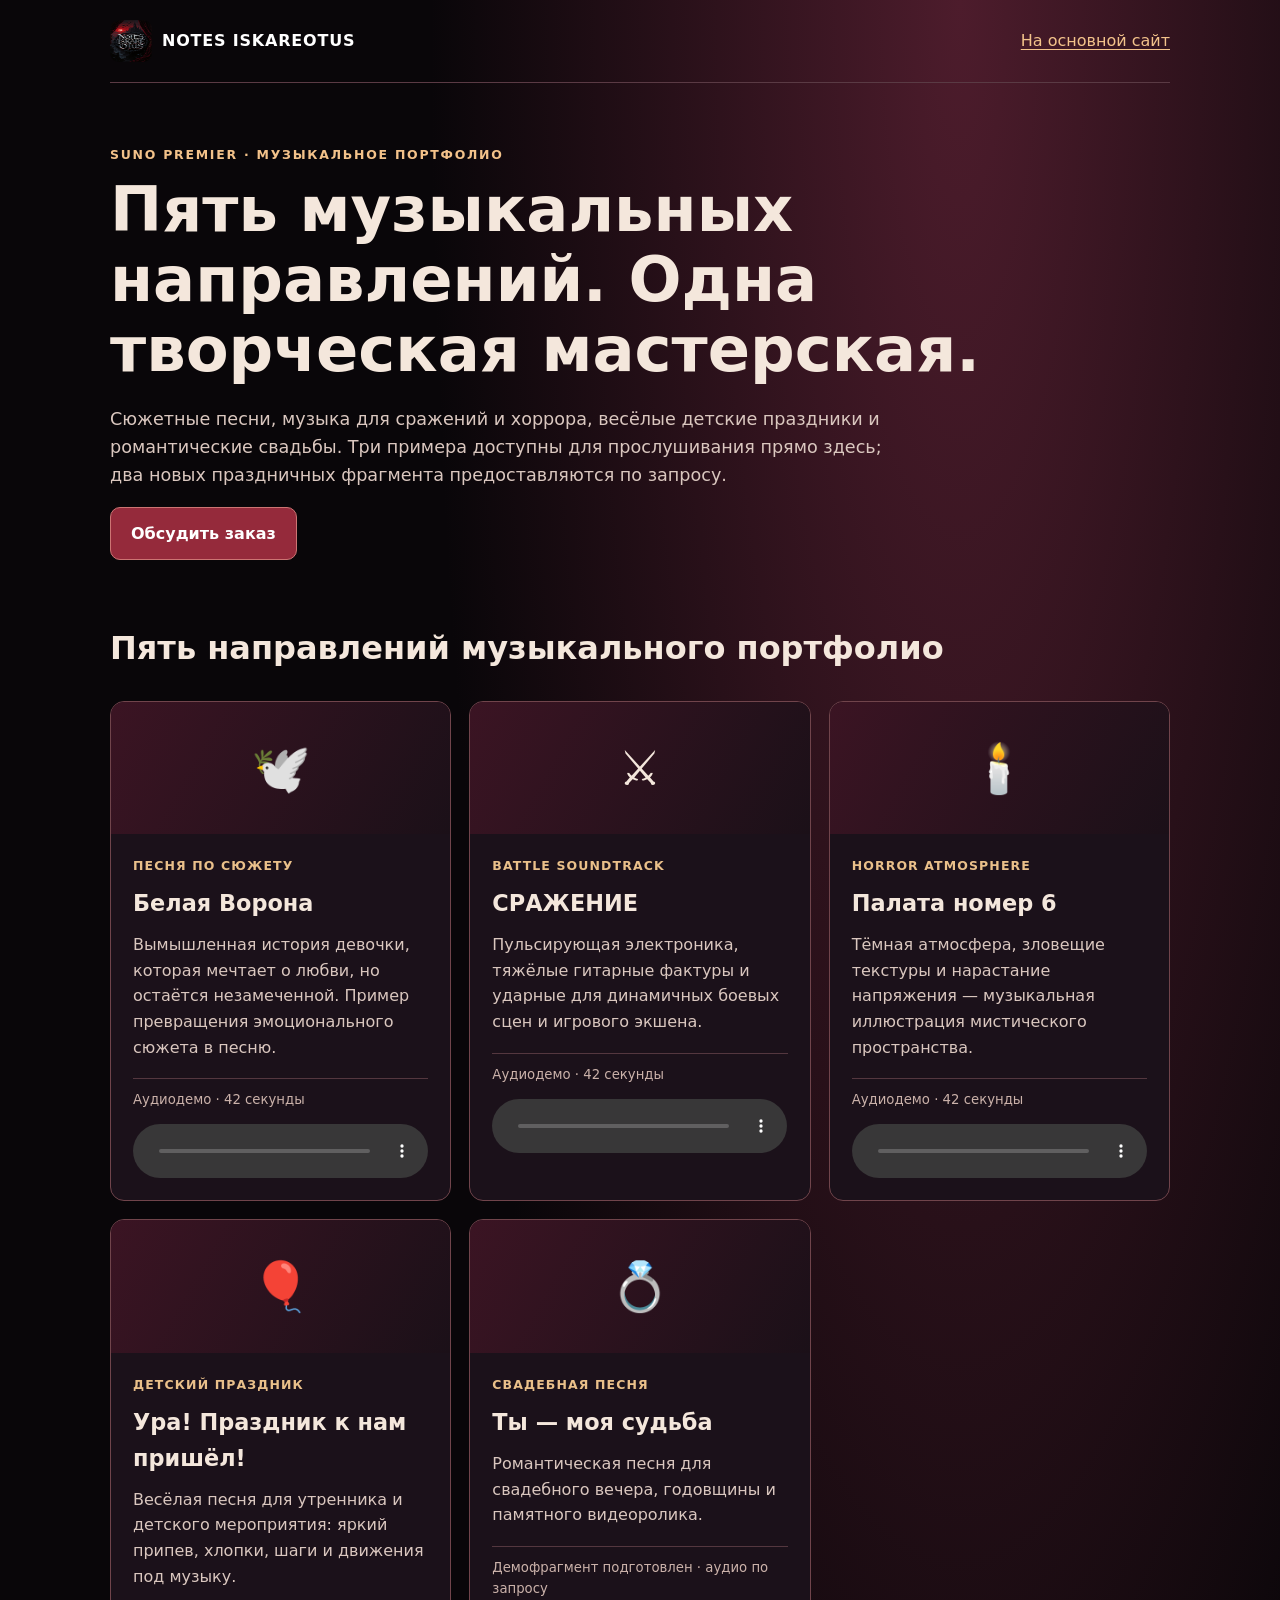
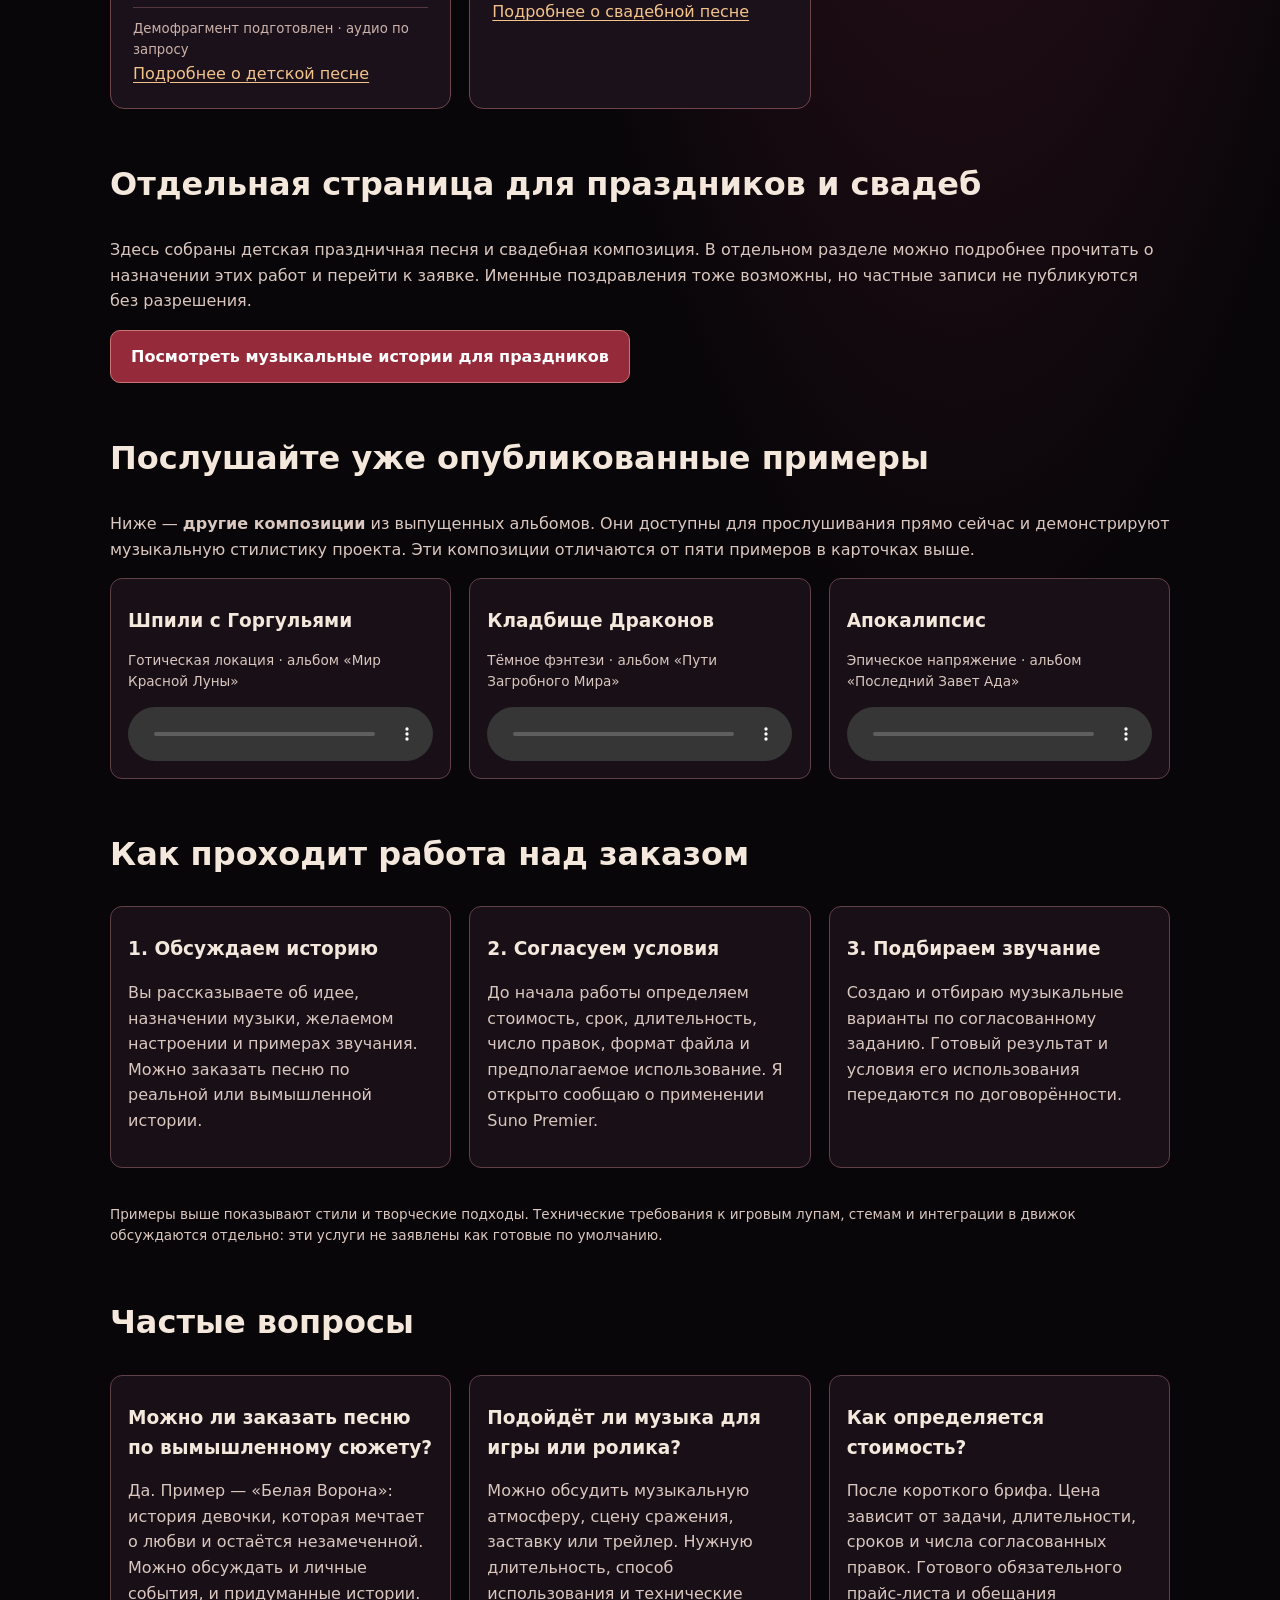
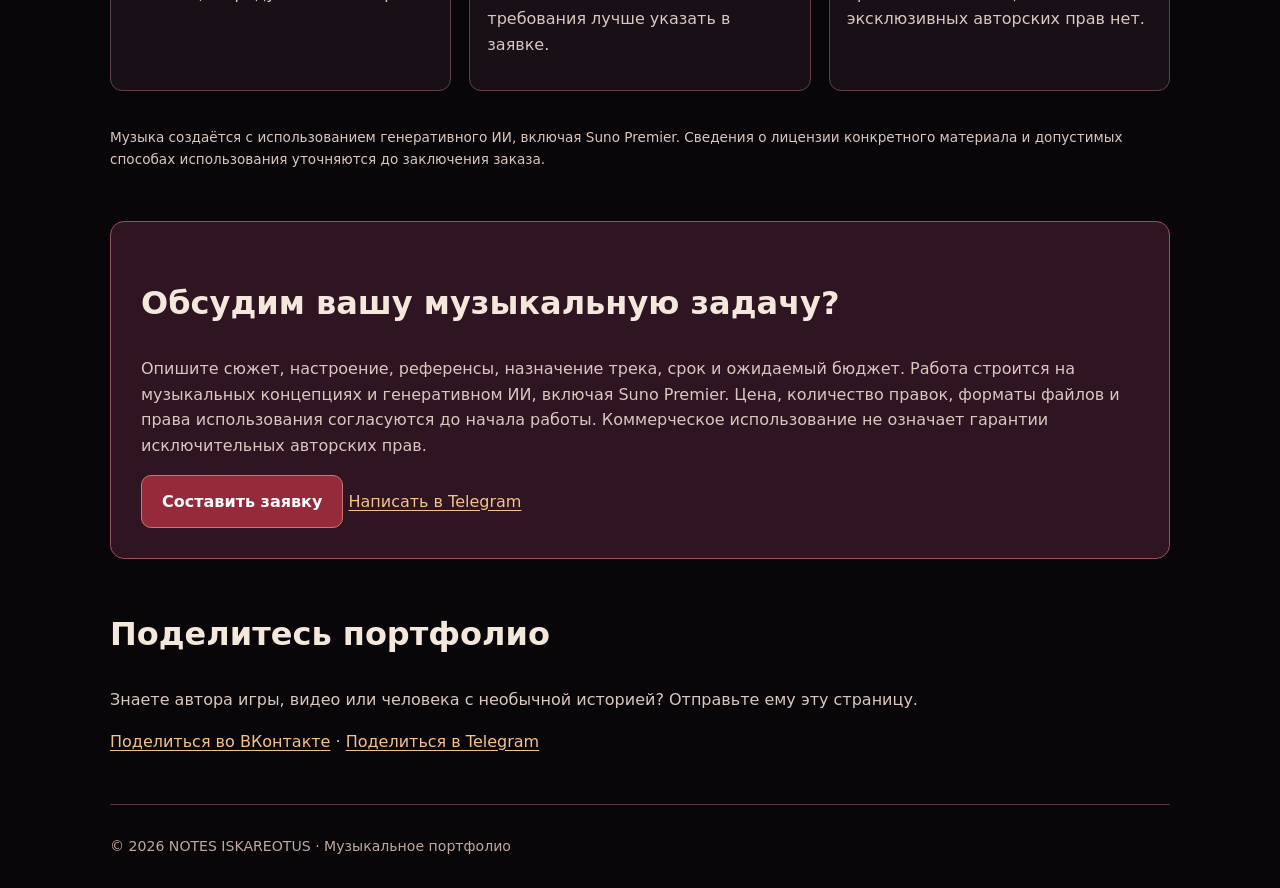
==== commit ecde15f7: "Clarify distinction between portfolio formats and released album examples" ====
--- a/commercial-demos.html
+++ b/commercial-demos.html
@@ -7,7 +7,7 @@
 <article class="card"><div class="top" aria-hidden="true">🎈</div><div class="body"><div class="tag">Детский праздник</div><h3>Ура! Праздник к нам пришёл!</h3><p>Весёлая песня для утренника и детского мероприятия: яркий припев, хлопки, шаги и движения под музыку.</p><div class="status">Демофрагмент подготовлен · аудио по запросу</div><p><a href="music-for-events.html#kids-preview">Подробнее о детской песне</a></p></div></article>
 <article class="card"><div class="top" aria-hidden="true">💍</div><div class="body"><div class="tag">Свадебная песня</div><h3>Ты — моя судьба</h3><p>Романтическая песня для свадебного вечера, годовщины и памятного видеоролика.</p><div class="status">Демофрагмент подготовлен · аудио по запросу</div><p><a href="music-for-events.html#wedding-preview">Подробнее о свадебной песне</a></p></div></article></div></section>
 <section class="section" aria-labelledby="events"><h2 id="events">Отдельная страница для праздников и свадеб</h2><p>Здесь собраны детская праздничная песня и свадебная композиция. В отдельном разделе можно подробнее прочитать о назначении этих работ и перейти к заявке. Именные поздравления тоже возможны, но частные записи не публикуются без разрешения.</p><p><a class="btn" href="music-for-events.html">Посмотреть музыкальные истории для праздников</a></p></section>
-<section class="section" aria-labelledby="published"><h2 id="published">Послушайте уже опубликованные примеры</h2><p>Ниже — <strong>другие композиции</strong> из выпущенных альбомов. Они доступны для прослушивания прямо сейчас и демонстрируют музыкальную стилистику проекта. Это не три новые записи выше.</p><div class="music"><article class="sample"><h3>Шпили с Горгульями</h3><p class="note">Готическая локация · альбом «Мир Красной Луны»</p><audio controls preload="none" src="music/album1/03.mp3" aria-label="Шпили с Горгульями"></audio></article><article class="sample"><h3>Кладбище Драконов</h3><p class="note">Тёмное фэнтези · альбом «Пути Загробного Мира»</p><audio controls preload="none" src="music/album2/03.mp3" aria-label="Кладбище Драконов"></audio></article><article class="sample"><h3>Апокалипсис</h3><p class="note">Эпическое напряжение · альбом «Последний Завет Ада»</p><audio controls preload="none" src="music/album4/01.mp3" aria-label="Апокалипсис"></audio></article></div></section>
+<section class="section" aria-labelledby="published"><h2 id="published">Послушайте уже опубликованные примеры</h2><p>Ниже — <strong>другие композиции</strong> из выпущенных альбомов. Они доступны для прослушивания прямо сейчас и демонстрируют музыкальную стилистику проекта. Эти композиции отличаются от пяти примеров в карточках выше.</p><div class="music"><article class="sample"><h3>Шпили с Горгульями</h3><p class="note">Готическая локация · альбом «Мир Красной Луны»</p><audio controls preload="none" src="music/album1/03.mp3" aria-label="Шпили с Горгульями"></audio></article><article class="sample"><h3>Кладбище Драконов</h3><p class="note">Тёмное фэнтези · альбом «Пути Загробного Мира»</p><audio controls preload="none" src="music/album2/03.mp3" aria-label="Кладбище Драконов"></audio></article><article class="sample"><h3>Апокалипсис</h3><p class="note">Эпическое напряжение · альбом «Последний Завет Ада»</p><audio controls preload="none" src="music/album4/01.mp3" aria-label="Апокалипсис"></audio></article></div></section>
 <section class="section" aria-labelledby="process"><h2 id="process">Как проходит работа над заказом</h2><div class="grid"><article class="sample"><h3>1. Обсуждаем историю</h3><p>Вы рассказываете об идее, назначении музыки, желаемом настроении и примерах звучания. Можно заказать песню по реальной или вымышленной истории.</p></article><article class="sample"><h3>2. Согласуем условия</h3><p>До начала работы определяем стоимость, срок, длительность, число правок, формат файла и предполагаемое использование. Я открыто сообщаю о применении Suno Premier.</p></article><article class="sample"><h3>3. Подбираем звучание</h3><p>Создаю и отбираю музыкальные варианты по согласованному заданию. Готовый результат и условия его использования передаются по договорённости.</p></article></div><p class="note">Примеры выше показывают стили и творческие подходы. Технические требования к игровым лупам, стемам и интеграции в движок обсуждаются отдельно: эти услуги не заявлены как готовые по умолчанию.</p></section>
 <section class="section" aria-labelledby="faq"><h2 id="faq">Частые вопросы</h2><div class="grid"><article class="sample"><h3>Можно ли заказать песню по вымышленному сюжету?</h3><p>Да. Пример — «Белая Ворона»: история девочки, которая мечтает о любви и остаётся незамеченной. Можно обсуждать и личные события, и придуманные истории.</p></article><article class="sample"><h3>Подойдёт ли музыка для игры или ролика?</h3><p>Можно обсудить музыкальную атмосферу, сцену сражения, заставку или трейлер. Нужную длительность, способ использования и технические требования лучше указать в заявке.</p></article><article class="sample"><h3>Как определяется стоимость?</h3><p>После короткого брифа. Цена зависит от задачи, длительности, сроков и числа согласованных правок. Готового обязательного прайс-листа и обещания эксклюзивных авторских прав нет.</p></article></div><p class="note">Музыка создаётся с использованием генеративного ИИ, включая Suno Premier. Сведения о лицензии конкретного материала и допустимых способах использования уточняются до заключения заказа.</p></section>
 <section class="cta"><h2>Обсудим вашу музыкальную задачу?</h2><p>Опишите сюжет, настроение, референсы, назначение трека, срок и ожидаемый бюджет. Работа строится на музыкальных концепциях и генеративном ИИ, включая Suno Premier. Цена, количество правок, форматы файлов и права использования согласуются до начала работы. Коммерческое использование не означает гарантии исключительных авторских прав.</p><a class="btn" href="zakaz-muzyki.html?utm_source=commercial-demos">Составить заявку</a> <a href="https://t.me/Wechernihuter" target="_blank" rel="noopener noreferrer">Написать в Telegram</a></section><section class="section" aria-label="Поделиться портфолио"><h2>Поделитесь портфолио</h2><p>Знаете автора игры, видео или человека с необычной историей? Отправьте ему эту страницу.</p><p><a href="https://vk.com/share.php?url=https%3A%2F%2Flipatow1991-coder.github.io%2Fnotes-iskareotus-%2Fcommercial-demos.html" target="_blank" rel="noopener noreferrer">Поделиться во ВКонтакте</a> · <a href="https://t.me/share/url?url=https%3A%2F%2Flipatow1991-coder.github.io%2Fnotes-iskareotus-%2Fcommercial-demos.html&amp;text=NOTES%20ISKAREOTUS%20%E2%80%94%20%D0%BC%D1%83%D0%B7%D1%8B%D0%BA%D0%B0%20%D0%B4%D0%BB%D1%8F%20%D0%B8%D1%81%D1%82%D0%BE%D1%80%D0%B8%D0%B9%20%D0%B8%20%D0%B8%D0%B3%D1%80" target="_blank" rel="noopener noreferrer">Поделиться в Telegram</a></p></section></main><footer class="footer">© 2026 NOTES ISKAREOTUS · Музыкальное портфолио</footer></body></html>
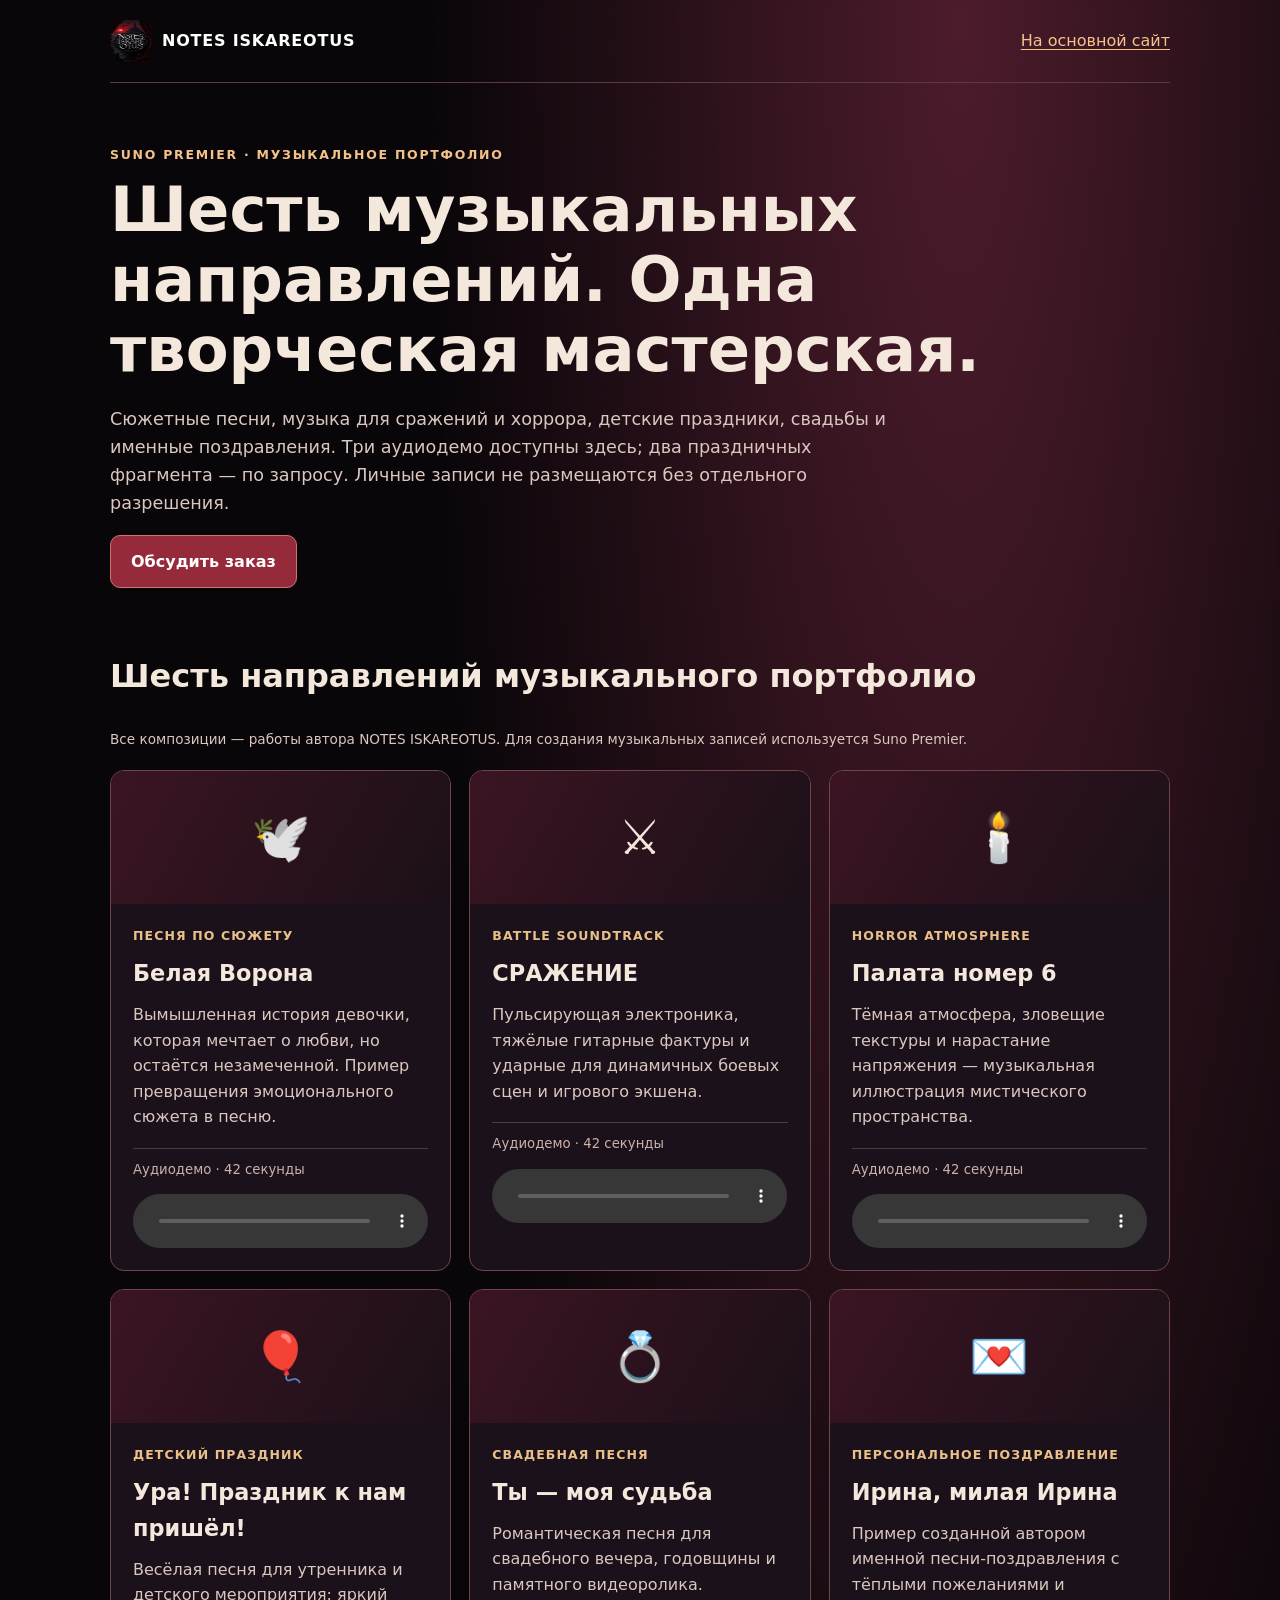
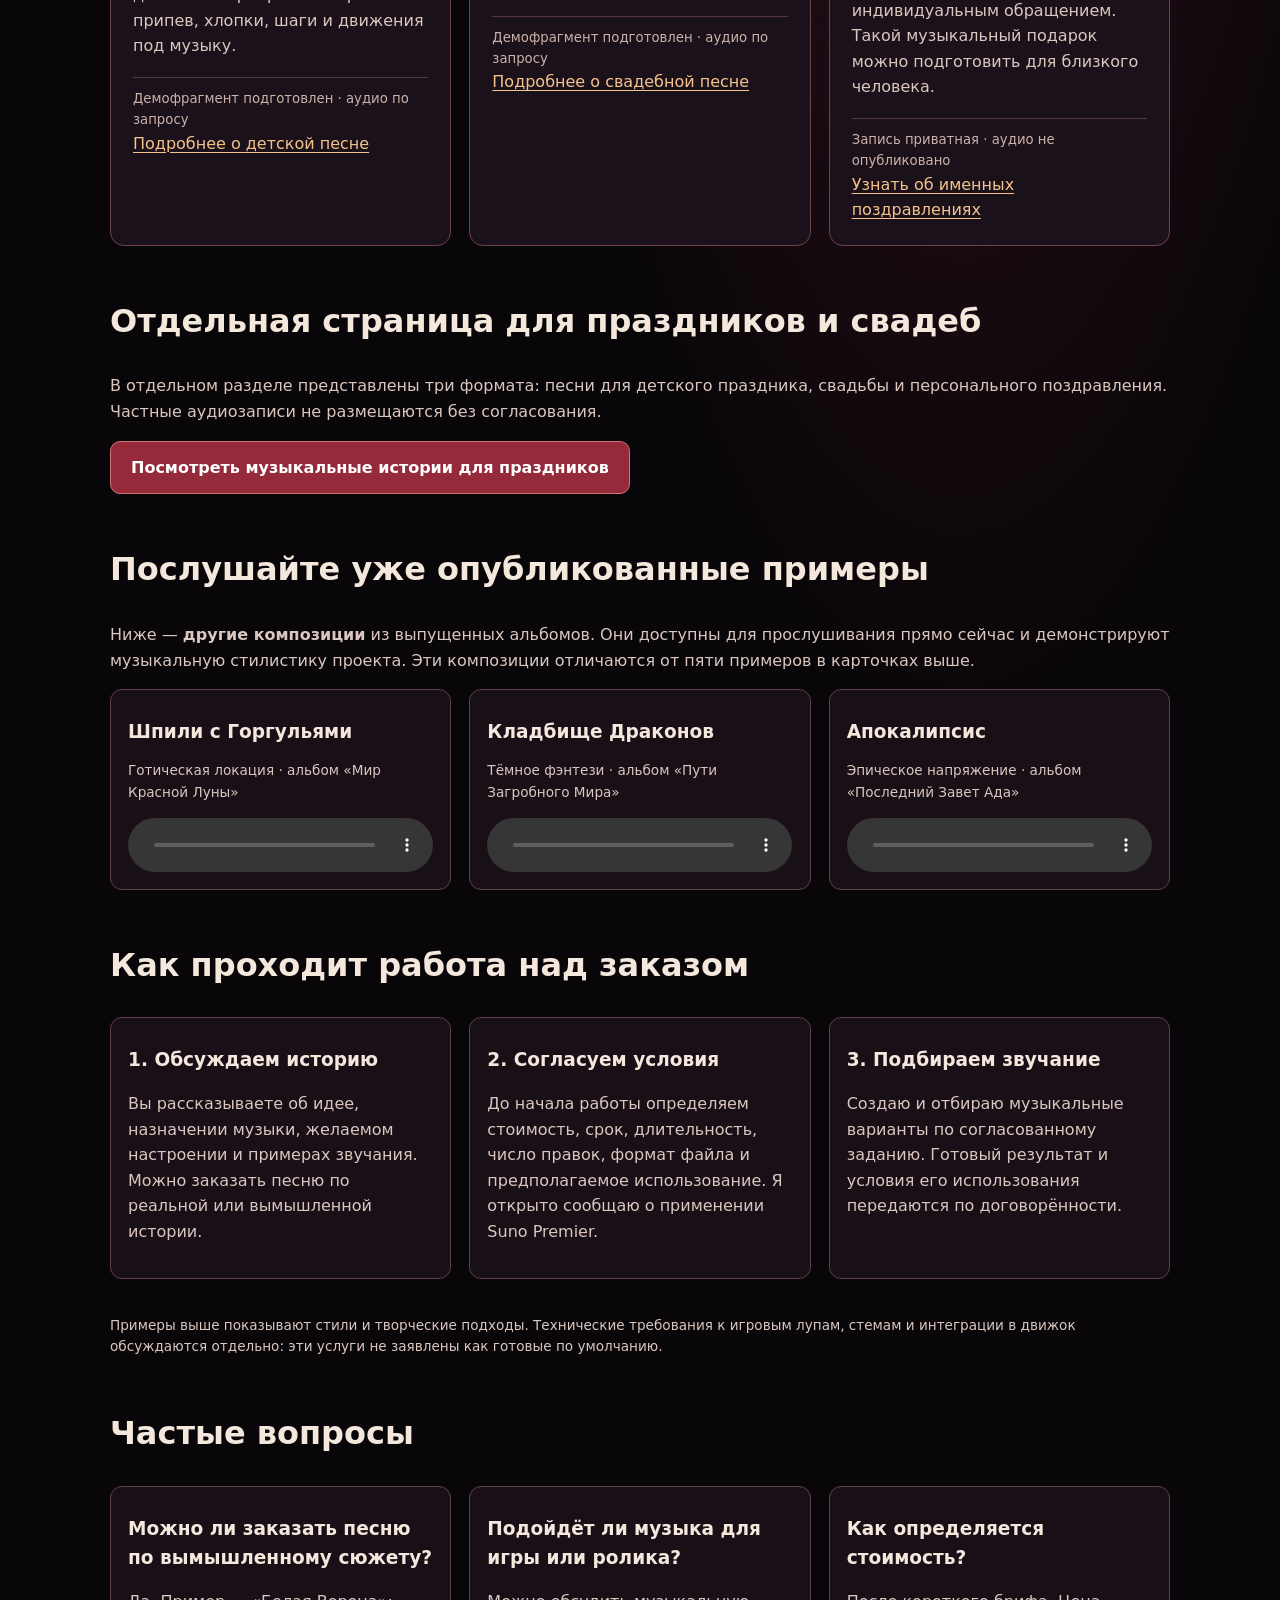
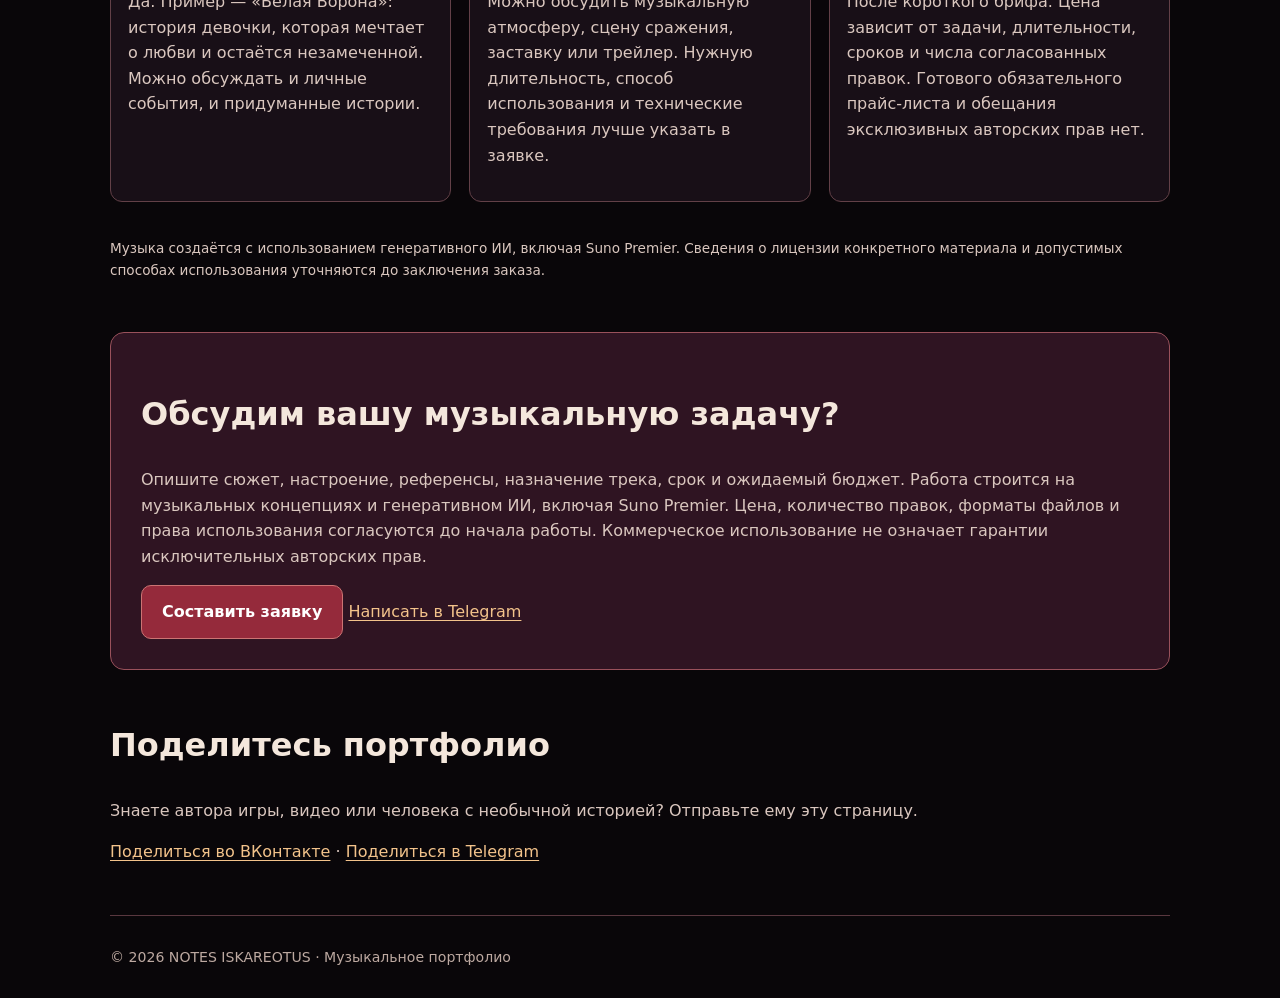
==== commit d3f9160c: "Credit author and add private personal greeting as sixth portfolio format" ====
--- a/commercial-demos.html
+++ b/commercial-demos.html
@@ -1,12 +1,13 @@
 <!doctype html>
-<html lang="ru"><head><meta charset="utf-8"><meta name="viewport" content="width=device-width,initial-scale=1"><meta name="theme-color" content="#0d080d"><title>Портфолио: пять направлений музыки — NOTES ISKAREOTUS</title><meta name="description" content="Музыкальное портфолио NOTES ISKAREOTUS: песни по историям, музыка для игр и хоррора, детских праздников и свадеб. Suno Premier."><link rel="icon" href="images/logo.jpg" type="image/jpeg"><link rel="canonical" href="https://lipatow1991-coder.github.io/notes-iskareotus-/commercial-demos.html"><meta property="og:type" content="website"><meta property="og:locale" content="ru_RU"><meta property="og:title" content="Музыка на заказ: пять направлений — NOTES ISKAREOTUS"><meta property="og:description" content="Песни по историям, боевые и хоррор-саундтреки, музыка для утренников и свадеб. Примеры и заявка с раскрытием использования Suno Premier."><meta property="og:url" content="https://lipatow1991-coder.github.io/notes-iskareotus-/commercial-demos.html"><meta property="og:image" content="https://lipatow1991-coder.github.io/notes-iskareotus-/images/logo.jpg"><meta name="twitter:card" content="summary_large_image"><style>
+<html lang="ru"><head><meta charset="utf-8"><meta name="viewport" content="width=device-width,initial-scale=1"><meta name="theme-color" content="#0d080d"><title>Портфолио: шесть направлений музыки — NOTES ISKAREOTUS</title><meta name="description" content="Шесть направлений музыки NOTES ISKAREOTUS: сюжетные песни, саундтреки для игр и хоррора, детские праздники, свадьбы и именные поздравления. Suno Premier."><link rel="icon" href="images/logo.jpg" type="image/jpeg"><link rel="canonical" href="https://lipatow1991-coder.github.io/notes-iskareotus-/commercial-demos.html"><meta property="og:type" content="website"><meta property="og:locale" content="ru_RU"><meta property="og:title" content="Музыка на заказ: шесть направлений — NOTES ISKAREOTUS"><meta property="og:description" content="Песни по историям, музыка для сражений и хоррора, детских праздников, свадеб и именных поздравлений. Примеры и заявка с раскрытием использования Suno Premier."><meta property="og:url" content="https://lipatow1991-coder.github.io/notes-iskareotus-/commercial-demos.html"><meta property="og:image" content="https://lipatow1991-coder.github.io/notes-iskareotus-/images/logo.jpg"><meta name="twitter:card" content="summary_large_image"><style>
 :root{color-scheme:dark;font-family:system-ui,-apple-system,'Segoe UI',sans-serif;background:#090609;color:#f4e7dc}*{box-sizing:border-box}body{margin:0;line-height:1.6;background:radial-gradient(ellipse at 75% 0,#4d1c2c,transparent 39%),#090609}a{color:#f3c38b;text-underline-offset:3px}header,main,footer{width:min(1060px,calc(100% - 32px));margin:auto}header{padding:20px 0;border-bottom:1px solid #5a3a44;display:flex;justify-content:space-between;gap:15px;align-items:center;flex-wrap:wrap}.brand{display:flex;gap:10px;align-items:center;color:#fff;text-decoration:none;font-weight:800;letter-spacing:.05em}.brand img{height:42px;width:42px;border-radius:9px}h1{font-size:clamp(2rem,5.4vw,3.9rem);line-height:1.12;margin:10px 0 20px}h2{font-size:clamp(1.5rem,3vw,2rem)}p{color:#dac7bf}.hero{padding:62px 0 36px}.eyebrow{color:#f3c28a;font-size:.78rem;font-weight:800;letter-spacing:.14em;text-transform:uppercase}.lead{max-width:790px;font-size:1.1rem}.grid{display:grid;grid-template-columns:repeat(3,minmax(0,1fr));gap:18px;margin:20px 0 36px}.card{min-width:0;background:#1b111a;border:1px solid #70444b;border-radius:14px;overflow:hidden}.card .top{padding:28px 20px;background:linear-gradient(120deg,#3b1423,#1b1018);text-align:center;font-size:3rem}.body{padding:22px}.tag{font-size:.78rem;font-weight:800;color:#eac08a;text-transform:uppercase;letter-spacing:.09em}h3{font-size:1.4rem;margin:10px 0}.card p{margin:0}.status{font-size:.83rem;color:#cbb2aa;margin-top:18px;padding-top:10px;border-top:1px solid #54373f}.btn{display:inline-block;background:#952a3b;color:#fff;border:1px solid #cc7473;border-radius:10px;text-decoration:none;padding:13px 20px;font-weight:750}.btn:hover,.btn:focus-visible{background:#b73347}.section{margin:50px 0}.music{display:grid;grid-template-columns:repeat(3,minmax(0,1fr));gap:18px}.sample{min-width:0;border:1px solid #624047;border-radius:12px;background:#180f17;padding:17px}.sample h3{font-size:1.16rem}.card audio,.sample audio{width:100%;min-width:0;max-width:100%;display:block}.card audio{margin-top:14px}.note{font-size:.85rem}.cta{border:1px solid #99515b;background:#2f1422;border-radius:14px;padding:30px;margin:42px 0}.footer{border-top:1px solid #59373f;padding:30px 0;color:#bda9a1;font-size:.88rem}h1,h2,h3,p,a{overflow-wrap:anywhere}@media(max-width:780px){.grid,.music{grid-template-columns:minmax(0,1fr)}.hero{padding:40px 0 24px}}
 </style></head><body>
-<header><a class="brand" href="index.html"><img src="images/logo.jpg" alt="">NOTES ISKAREOTUS</a><a href="index.html#orders">На основной сайт</a></header><main><section class="hero"><div class="eyebrow">Suno Premier · Музыкальное портфолио</div><h1>Пять музыкальных направлений. Одна творческая мастерская.</h1><p class="lead">Сюжетные песни, музыка для сражений и хоррора, весёлые детские праздники и романтические свадьбы. Три примера доступны для прослушивания прямо здесь; два новых праздничных фрагмента предоставляются по запросу.</p><a class="btn" href="https://t.me/Wechernihuter" target="_blank" rel="noopener noreferrer">Обсудить заказ</a></section>
-<section aria-labelledby="formats"><h2 id="formats">Пять направлений музыкального портфолио</h2><div class="grid"><article class="card"><div class="top" aria-hidden="true">🕊️</div><div class="body"><div class="tag">Песня по сюжету</div><h3>Белая Ворона</h3><p>Вымышленная история девочки, которая мечтает о любви, но остаётся незамеченной. Пример превращения эмоционального сюжета в песню.</p><div class="status">Аудиодемо · 42 секунды</div><audio controls preload="none" src="commercial-audio/belaya-vorona-preview.mp3" aria-label="Прослушать «Белая Ворона»"></audio></div></article><article class="card"><div class="top" aria-hidden="true">⚔️</div><div class="body"><div class="tag">Battle soundtrack</div><h3>СРАЖЕНИЕ</h3><p>Пульсирующая электроника, тяжёлые гитарные фактуры и ударные для динамичных боевых сцен и игрового экшена.</p><div class="status">Аудиодемо · 42 секунды</div><audio controls preload="none" src="commercial-audio/srazhenie-preview.mp3" aria-label="Прослушать «СРАЖЕНИЕ»"></audio></div></article><article class="card"><div class="top" aria-hidden="true">🕯️</div><div class="body"><div class="tag">Horror atmosphere</div><h3>Палата номер 6</h3><p>Тёмная атмосфера, зловещие текстуры и нарастание напряжения — музыкальная иллюстрация мистического пространства.</p><div class="status">Аудиодемо · 42 секунды</div><audio controls preload="none" src="commercial-audio/palata6-horror-preview.mp3" aria-label="Прослушать «Палата номер 6»"></audio></div></article>
+<header><a class="brand" href="index.html"><img src="images/logo.jpg" alt="">NOTES ISKAREOTUS</a><a href="index.html#orders">На основной сайт</a></header><main><section class="hero"><div class="eyebrow">Suno Premier · Музыкальное портфолио</div><h1>Шесть музыкальных направлений. Одна творческая мастерская.</h1><p class="lead">Сюжетные песни, музыка для сражений и хоррора, детские праздники, свадьбы и именные поздравления. Три аудиодемо доступны здесь; два праздничных фрагмента — по запросу. Личные записи не размещаются без отдельного разрешения.</p><a class="btn" href="https://t.me/Wechernihuter" target="_blank" rel="noopener noreferrer">Обсудить заказ</a></section>
+<section aria-labelledby="formats"><h2 id="formats">Шесть направлений музыкального портфолио</h2><p class="note">Все композиции — работы автора NOTES ISKAREOTUS. Для создания музыкальных записей используется Suno Premier.</p><div class="grid"><article class="card"><div class="top" aria-hidden="true">🕊️</div><div class="body"><div class="tag">Песня по сюжету</div><h3>Белая Ворона</h3><p>Вымышленная история девочки, которая мечтает о любви, но остаётся незамеченной. Пример превращения эмоционального сюжета в песню.</p><div class="status">Аудиодемо · 42 секунды</div><audio controls preload="none" src="commercial-audio/belaya-vorona-preview.mp3" aria-label="Прослушать «Белая Ворона»"></audio></div></article><article class="card"><div class="top" aria-hidden="true">⚔️</div><div class="body"><div class="tag">Battle soundtrack</div><h3>СРАЖЕНИЕ</h3><p>Пульсирующая электроника, тяжёлые гитарные фактуры и ударные для динамичных боевых сцен и игрового экшена.</p><div class="status">Аудиодемо · 42 секунды</div><audio controls preload="none" src="commercial-audio/srazhenie-preview.mp3" aria-label="Прослушать «СРАЖЕНИЕ»"></audio></div></article><article class="card"><div class="top" aria-hidden="true">🕯️</div><div class="body"><div class="tag">Horror atmosphere</div><h3>Палата номер 6</h3><p>Тёмная атмосфера, зловещие текстуры и нарастание напряжения — музыкальная иллюстрация мистического пространства.</p><div class="status">Аудиодемо · 42 секунды</div><audio controls preload="none" src="commercial-audio/palata6-horror-preview.mp3" aria-label="Прослушать «Палата номер 6»"></audio></div></article>
 <article class="card"><div class="top" aria-hidden="true">🎈</div><div class="body"><div class="tag">Детский праздник</div><h3>Ура! Праздник к нам пришёл!</h3><p>Весёлая песня для утренника и детского мероприятия: яркий припев, хлопки, шаги и движения под музыку.</p><div class="status">Демофрагмент подготовлен · аудио по запросу</div><p><a href="music-for-events.html#kids-preview">Подробнее о детской песне</a></p></div></article>
-<article class="card"><div class="top" aria-hidden="true">💍</div><div class="body"><div class="tag">Свадебная песня</div><h3>Ты — моя судьба</h3><p>Романтическая песня для свадебного вечера, годовщины и памятного видеоролика.</p><div class="status">Демофрагмент подготовлен · аудио по запросу</div><p><a href="music-for-events.html#wedding-preview">Подробнее о свадебной песне</a></p></div></article></div></section>
-<section class="section" aria-labelledby="events"><h2 id="events">Отдельная страница для праздников и свадеб</h2><p>Здесь собраны детская праздничная песня и свадебная композиция. В отдельном разделе можно подробнее прочитать о назначении этих работ и перейти к заявке. Именные поздравления тоже возможны, но частные записи не публикуются без разрешения.</p><p><a class="btn" href="music-for-events.html">Посмотреть музыкальные истории для праздников</a></p></section>
+<article class="card"><div class="top" aria-hidden="true">💍</div><div class="body"><div class="tag">Свадебная песня</div><h3>Ты — моя судьба</h3><p>Романтическая песня для свадебного вечера, годовщины и памятного видеоролика.</p><div class="status">Демофрагмент подготовлен · аудио по запросу</div><p><a href="music-for-events.html#wedding-preview">Подробнее о свадебной песне</a></p></div></article>
+<article class="card"><div class="top" aria-hidden="true">💌</div><div class="body"><div class="tag">Персональное поздравление</div><h3>Ирина, милая Ирина</h3><p>Пример созданной автором именной песни-поздравления с тёплыми пожеланиями и индивидуальным обращением. Такой музыкальный подарок можно подготовить для близкого человека.</p><div class="status">Запись приватная · аудио не опубликовано</div><p><a href="music-for-events.html#personal-greetings">Узнать об именных поздравлениях</a></p></div></article></div></section>
+<section class="section" aria-labelledby="events"><h2 id="events">Отдельная страница для праздников и свадеб</h2><p>В отдельном разделе представлены три формата: песни для детского праздника, свадьбы и персонального поздравления. Частные аудиозаписи не размещаются без согласования.</p><p><a class="btn" href="music-for-events.html">Посмотреть музыкальные истории для праздников</a></p></section>
 <section class="section" aria-labelledby="published"><h2 id="published">Послушайте уже опубликованные примеры</h2><p>Ниже — <strong>другие композиции</strong> из выпущенных альбомов. Они доступны для прослушивания прямо сейчас и демонстрируют музыкальную стилистику проекта. Эти композиции отличаются от пяти примеров в карточках выше.</p><div class="music"><article class="sample"><h3>Шпили с Горгульями</h3><p class="note">Готическая локация · альбом «Мир Красной Луны»</p><audio controls preload="none" src="music/album1/03.mp3" aria-label="Шпили с Горгульями"></audio></article><article class="sample"><h3>Кладбище Драконов</h3><p class="note">Тёмное фэнтези · альбом «Пути Загробного Мира»</p><audio controls preload="none" src="music/album2/03.mp3" aria-label="Кладбище Драконов"></audio></article><article class="sample"><h3>Апокалипсис</h3><p class="note">Эпическое напряжение · альбом «Последний Завет Ада»</p><audio controls preload="none" src="music/album4/01.mp3" aria-label="Апокалипсис"></audio></article></div></section>
 <section class="section" aria-labelledby="process"><h2 id="process">Как проходит работа над заказом</h2><div class="grid"><article class="sample"><h3>1. Обсуждаем историю</h3><p>Вы рассказываете об идее, назначении музыки, желаемом настроении и примерах звучания. Можно заказать песню по реальной или вымышленной истории.</p></article><article class="sample"><h3>2. Согласуем условия</h3><p>До начала работы определяем стоимость, срок, длительность, число правок, формат файла и предполагаемое использование. Я открыто сообщаю о применении Suno Premier.</p></article><article class="sample"><h3>3. Подбираем звучание</h3><p>Создаю и отбираю музыкальные варианты по согласованному заданию. Готовый результат и условия его использования передаются по договорённости.</p></article></div><p class="note">Примеры выше показывают стили и творческие подходы. Технические требования к игровым лупам, стемам и интеграции в движок обсуждаются отдельно: эти услуги не заявлены как готовые по умолчанию.</p></section>
 <section class="section" aria-labelledby="faq"><h2 id="faq">Частые вопросы</h2><div class="grid"><article class="sample"><h3>Можно ли заказать песню по вымышленному сюжету?</h3><p>Да. Пример — «Белая Ворона»: история девочки, которая мечтает о любви и остаётся незамеченной. Можно обсуждать и личные события, и придуманные истории.</p></article><article class="sample"><h3>Подойдёт ли музыка для игры или ролика?</h3><p>Можно обсудить музыкальную атмосферу, сцену сражения, заставку или трейлер. Нужную длительность, способ использования и технические требования лучше указать в заявке.</p></article><article class="sample"><h3>Как определяется стоимость?</h3><p>После короткого брифа. Цена зависит от задачи, длительности, сроков и числа согласованных правок. Готового обязательного прайс-листа и обещания эксклюзивных авторских прав нет.</p></article></div><p class="note">Музыка создаётся с использованием генеративного ИИ, включая Suno Premier. Сведения о лицензии конкретного материала и допустимых способах использования уточняются до заключения заказа.</p></section>
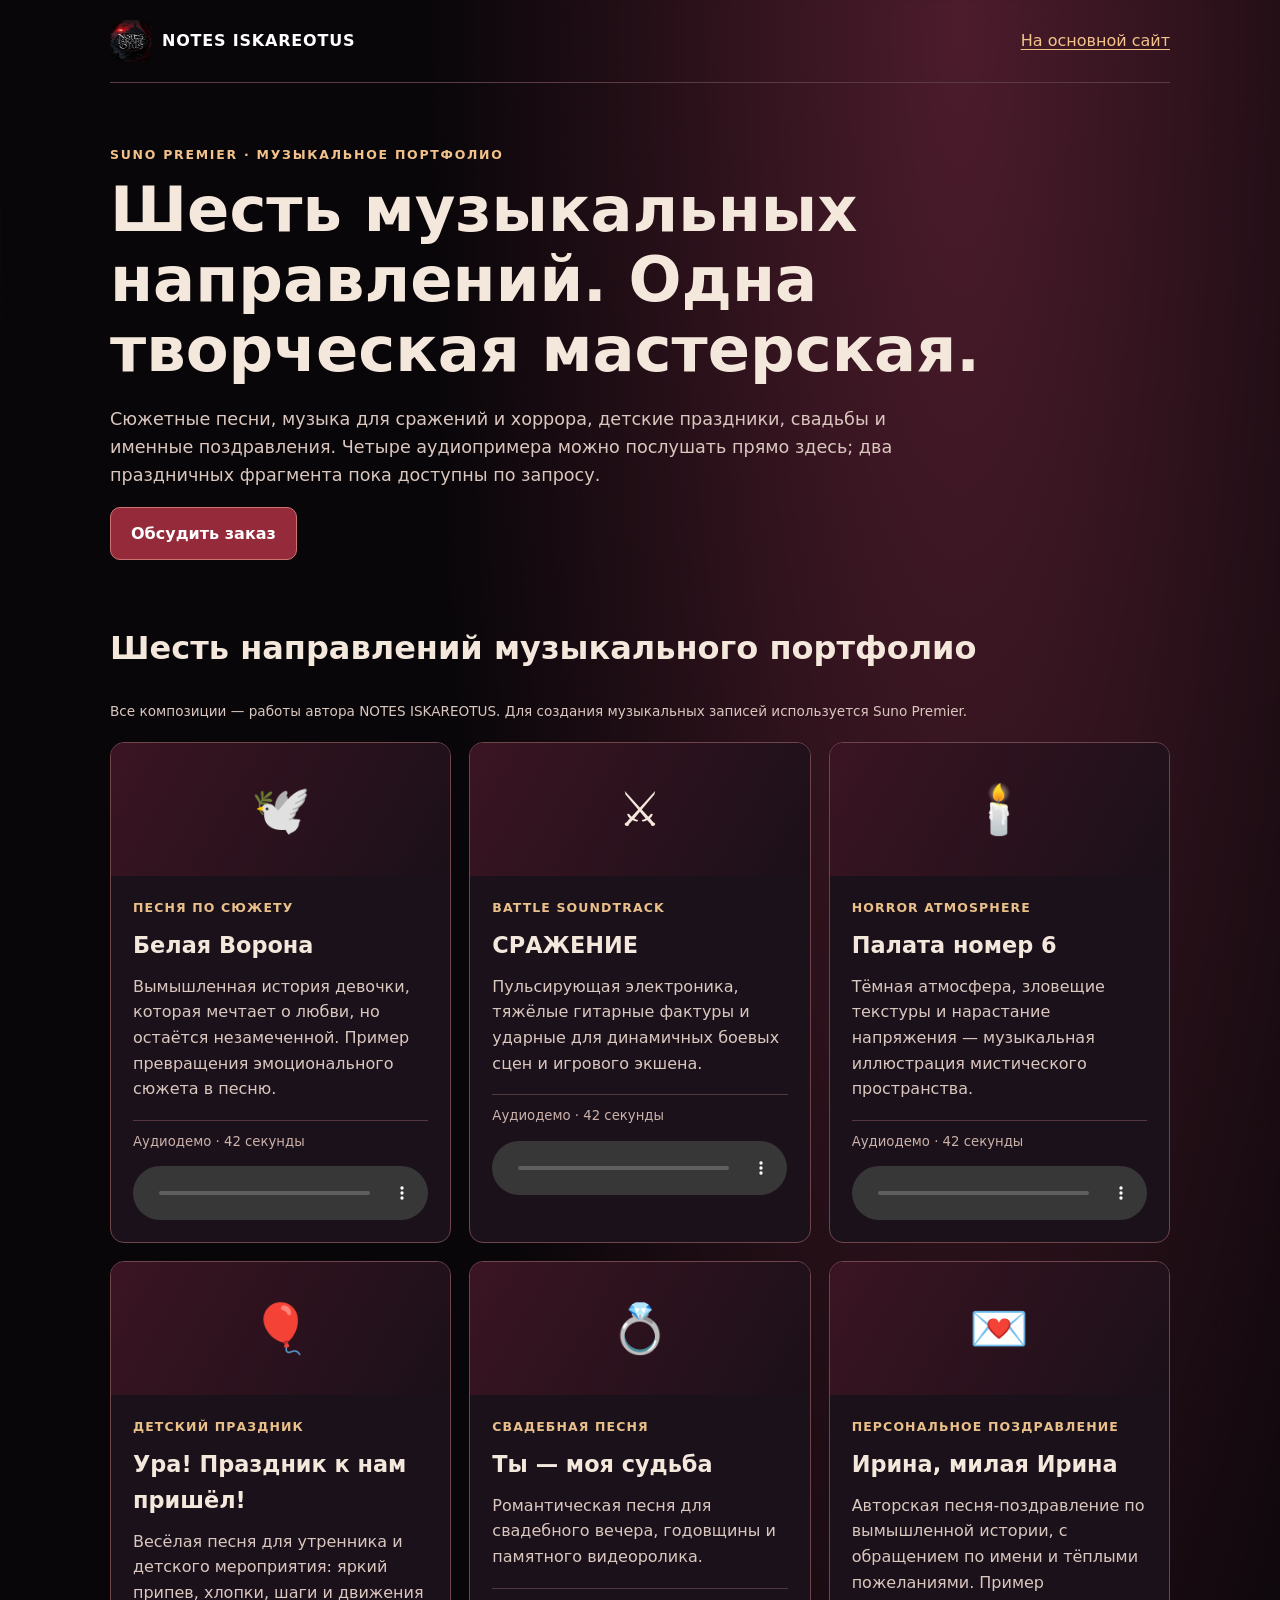
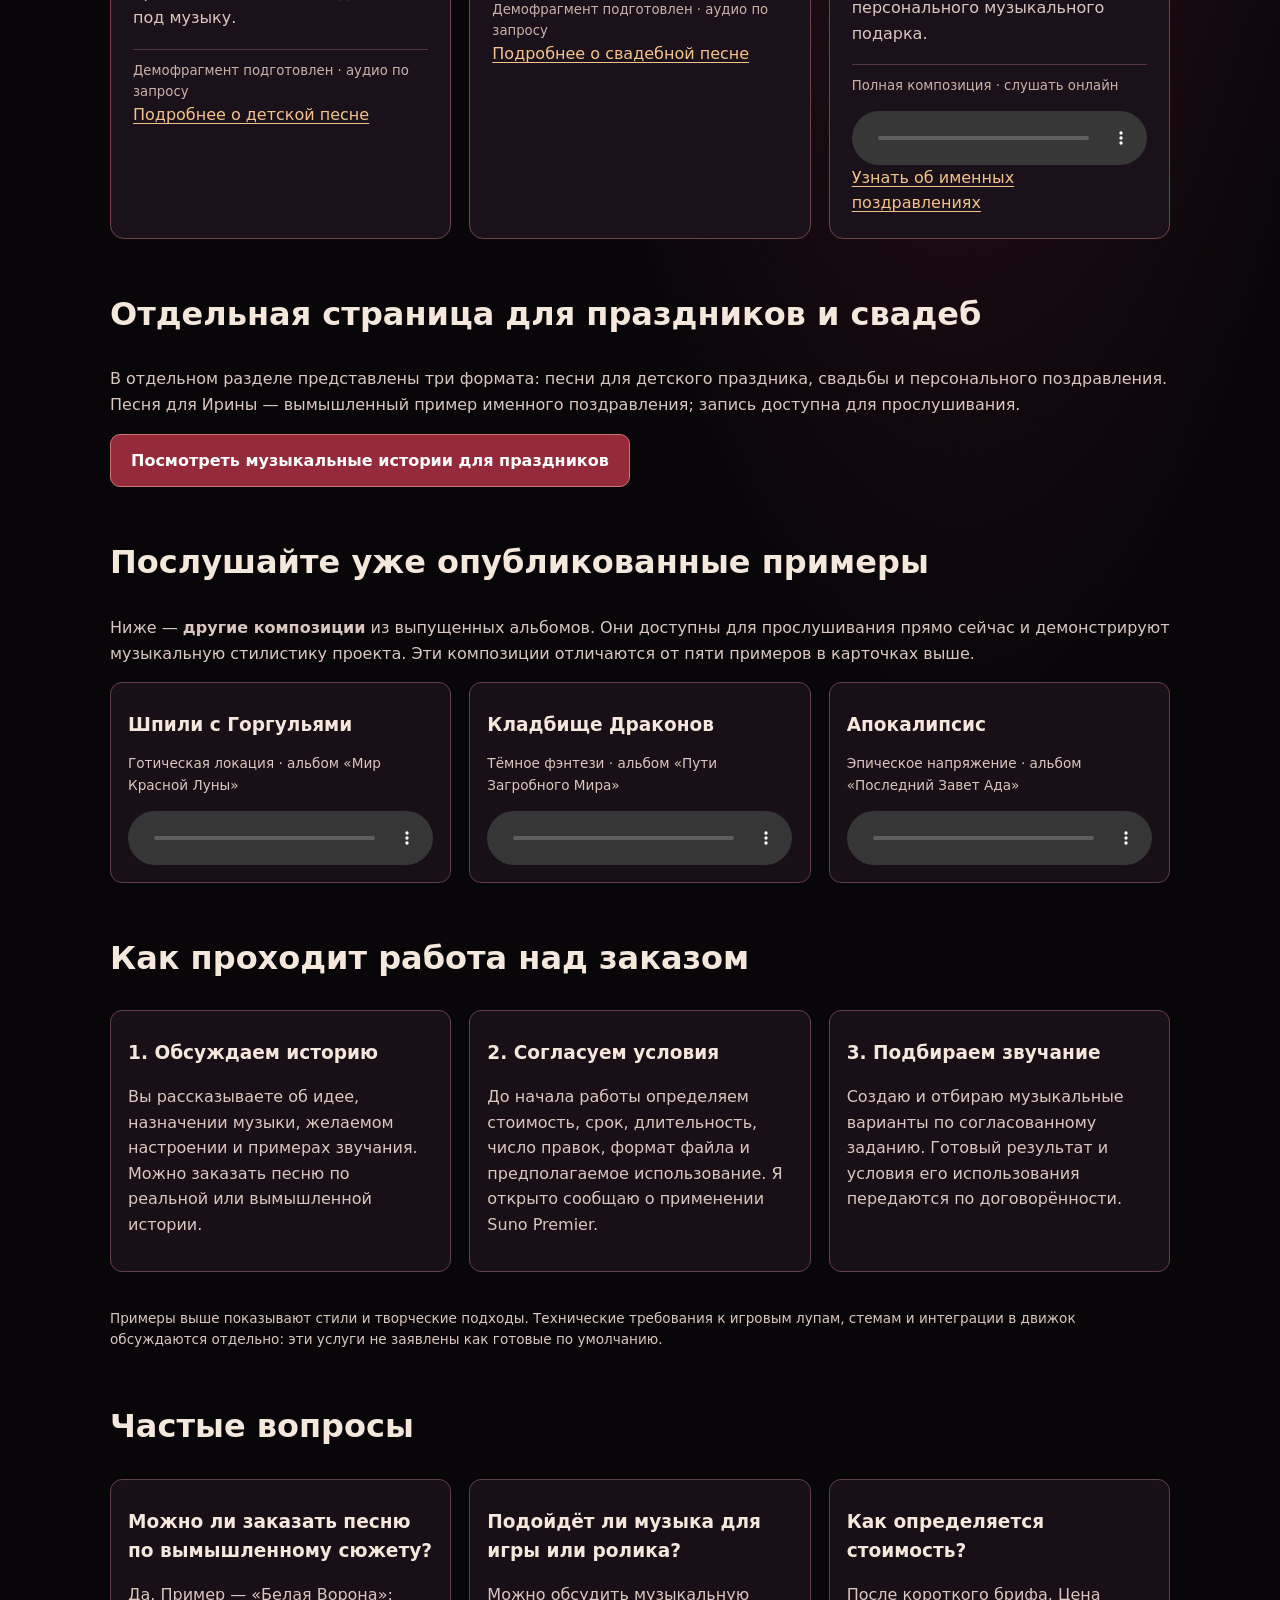
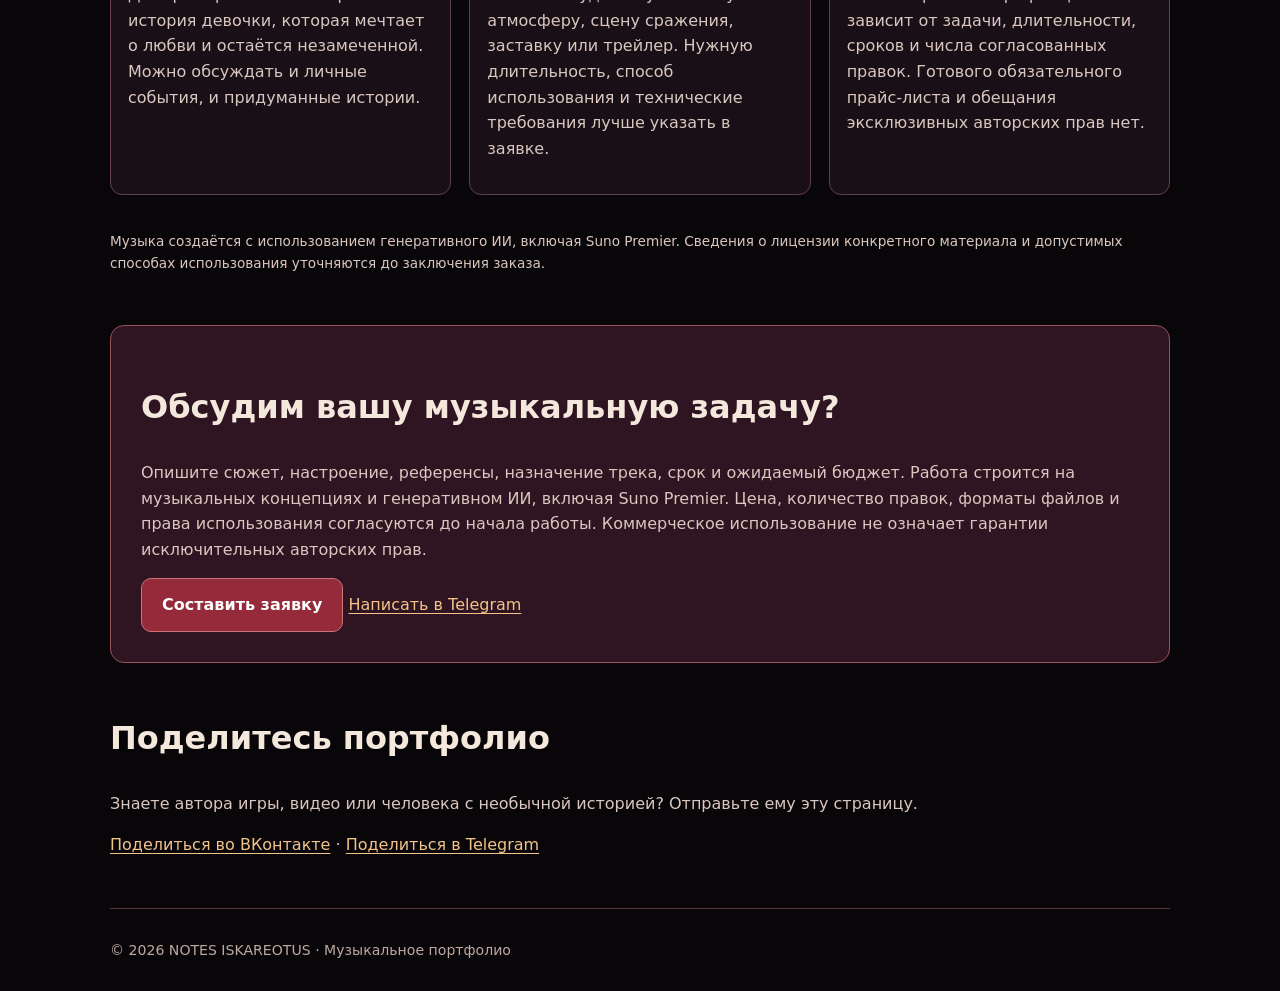
==== commit d069a1d9: "Publish fictional Irina greeting with full audio and accurate description" ====
--- a/commercial-demos.html
+++ b/commercial-demos.html
@@ -2,12 +2,12 @@
 <html lang="ru"><head><meta charset="utf-8"><meta name="viewport" content="width=device-width,initial-scale=1"><meta name="theme-color" content="#0d080d"><title>Портфолио: шесть направлений музыки — NOTES ISKAREOTUS</title><meta name="description" content="Шесть направлений музыки NOTES ISKAREOTUS: сюжетные песни, саундтреки для игр и хоррора, детские праздники, свадьбы и именные поздравления. Suno Premier."><link rel="icon" href="images/logo.jpg" type="image/jpeg"><link rel="canonical" href="https://lipatow1991-coder.github.io/notes-iskareotus-/commercial-demos.html"><meta property="og:type" content="website"><meta property="og:locale" content="ru_RU"><meta property="og:title" content="Музыка на заказ: шесть направлений — NOTES ISKAREOTUS"><meta property="og:description" content="Песни по историям, музыка для сражений и хоррора, детских праздников, свадеб и именных поздравлений. Примеры и заявка с раскрытием использования Suno Premier."><meta property="og:url" content="https://lipatow1991-coder.github.io/notes-iskareotus-/commercial-demos.html"><meta property="og:image" content="https://lipatow1991-coder.github.io/notes-iskareotus-/images/logo.jpg"><meta name="twitter:card" content="summary_large_image"><style>
 :root{color-scheme:dark;font-family:system-ui,-apple-system,'Segoe UI',sans-serif;background:#090609;color:#f4e7dc}*{box-sizing:border-box}body{margin:0;line-height:1.6;background:radial-gradient(ellipse at 75% 0,#4d1c2c,transparent 39%),#090609}a{color:#f3c38b;text-underline-offset:3px}header,main,footer{width:min(1060px,calc(100% - 32px));margin:auto}header{padding:20px 0;border-bottom:1px solid #5a3a44;display:flex;justify-content:space-between;gap:15px;align-items:center;flex-wrap:wrap}.brand{display:flex;gap:10px;align-items:center;color:#fff;text-decoration:none;font-weight:800;letter-spacing:.05em}.brand img{height:42px;width:42px;border-radius:9px}h1{font-size:clamp(2rem,5.4vw,3.9rem);line-height:1.12;margin:10px 0 20px}h2{font-size:clamp(1.5rem,3vw,2rem)}p{color:#dac7bf}.hero{padding:62px 0 36px}.eyebrow{color:#f3c28a;font-size:.78rem;font-weight:800;letter-spacing:.14em;text-transform:uppercase}.lead{max-width:790px;font-size:1.1rem}.grid{display:grid;grid-template-columns:repeat(3,minmax(0,1fr));gap:18px;margin:20px 0 36px}.card{min-width:0;background:#1b111a;border:1px solid #70444b;border-radius:14px;overflow:hidden}.card .top{padding:28px 20px;background:linear-gradient(120deg,#3b1423,#1b1018);text-align:center;font-size:3rem}.body{padding:22px}.tag{font-size:.78rem;font-weight:800;color:#eac08a;text-transform:uppercase;letter-spacing:.09em}h3{font-size:1.4rem;margin:10px 0}.card p{margin:0}.status{font-size:.83rem;color:#cbb2aa;margin-top:18px;padding-top:10px;border-top:1px solid #54373f}.btn{display:inline-block;background:#952a3b;color:#fff;border:1px solid #cc7473;border-radius:10px;text-decoration:none;padding:13px 20px;font-weight:750}.btn:hover,.btn:focus-visible{background:#b73347}.section{margin:50px 0}.music{display:grid;grid-template-columns:repeat(3,minmax(0,1fr));gap:18px}.sample{min-width:0;border:1px solid #624047;border-radius:12px;background:#180f17;padding:17px}.sample h3{font-size:1.16rem}.card audio,.sample audio{width:100%;min-width:0;max-width:100%;display:block}.card audio{margin-top:14px}.note{font-size:.85rem}.cta{border:1px solid #99515b;background:#2f1422;border-radius:14px;padding:30px;margin:42px 0}.footer{border-top:1px solid #59373f;padding:30px 0;color:#bda9a1;font-size:.88rem}h1,h2,h3,p,a{overflow-wrap:anywhere}@media(max-width:780px){.grid,.music{grid-template-columns:minmax(0,1fr)}.hero{padding:40px 0 24px}}
 </style></head><body>
-<header><a class="brand" href="index.html"><img src="images/logo.jpg" alt="">NOTES ISKAREOTUS</a><a href="index.html#orders">На основной сайт</a></header><main><section class="hero"><div class="eyebrow">Suno Premier · Музыкальное портфолио</div><h1>Шесть музыкальных направлений. Одна творческая мастерская.</h1><p class="lead">Сюжетные песни, музыка для сражений и хоррора, детские праздники, свадьбы и именные поздравления. Три аудиодемо доступны здесь; два праздничных фрагмента — по запросу. Личные записи не размещаются без отдельного разрешения.</p><a class="btn" href="https://t.me/Wechernihuter" target="_blank" rel="noopener noreferrer">Обсудить заказ</a></section>
+<header><a class="brand" href="index.html"><img src="images/logo.jpg" alt="">NOTES ISKAREOTUS</a><a href="index.html#orders">На основной сайт</a></header><main><section class="hero"><div class="eyebrow">Suno Premier · Музыкальное портфолио</div><h1>Шесть музыкальных направлений. Одна творческая мастерская.</h1><p class="lead">Сюжетные песни, музыка для сражений и хоррора, детские праздники, свадьбы и именные поздравления. Четыре аудиопримера можно послушать прямо здесь; два праздничных фрагмента пока доступны по запросу.</p><a class="btn" href="https://t.me/Wechernihuter" target="_blank" rel="noopener noreferrer">Обсудить заказ</a></section>
 <section aria-labelledby="formats"><h2 id="formats">Шесть направлений музыкального портфолио</h2><p class="note">Все композиции — работы автора NOTES ISKAREOTUS. Для создания музыкальных записей используется Suno Premier.</p><div class="grid"><article class="card"><div class="top" aria-hidden="true">🕊️</div><div class="body"><div class="tag">Песня по сюжету</div><h3>Белая Ворона</h3><p>Вымышленная история девочки, которая мечтает о любви, но остаётся незамеченной. Пример превращения эмоционального сюжета в песню.</p><div class="status">Аудиодемо · 42 секунды</div><audio controls preload="none" src="commercial-audio/belaya-vorona-preview.mp3" aria-label="Прослушать «Белая Ворона»"></audio></div></article><article class="card"><div class="top" aria-hidden="true">⚔️</div><div class="body"><div class="tag">Battle soundtrack</div><h3>СРАЖЕНИЕ</h3><p>Пульсирующая электроника, тяжёлые гитарные фактуры и ударные для динамичных боевых сцен и игрового экшена.</p><div class="status">Аудиодемо · 42 секунды</div><audio controls preload="none" src="commercial-audio/srazhenie-preview.mp3" aria-label="Прослушать «СРАЖЕНИЕ»"></audio></div></article><article class="card"><div class="top" aria-hidden="true">🕯️</div><div class="body"><div class="tag">Horror atmosphere</div><h3>Палата номер 6</h3><p>Тёмная атмосфера, зловещие текстуры и нарастание напряжения — музыкальная иллюстрация мистического пространства.</p><div class="status">Аудиодемо · 42 секунды</div><audio controls preload="none" src="commercial-audio/palata6-horror-preview.mp3" aria-label="Прослушать «Палата номер 6»"></audio></div></article>
 <article class="card"><div class="top" aria-hidden="true">🎈</div><div class="body"><div class="tag">Детский праздник</div><h3>Ура! Праздник к нам пришёл!</h3><p>Весёлая песня для утренника и детского мероприятия: яркий припев, хлопки, шаги и движения под музыку.</p><div class="status">Демофрагмент подготовлен · аудио по запросу</div><p><a href="music-for-events.html#kids-preview">Подробнее о детской песне</a></p></div></article>
 <article class="card"><div class="top" aria-hidden="true">💍</div><div class="body"><div class="tag">Свадебная песня</div><h3>Ты — моя судьба</h3><p>Романтическая песня для свадебного вечера, годовщины и памятного видеоролика.</p><div class="status">Демофрагмент подготовлен · аудио по запросу</div><p><a href="music-for-events.html#wedding-preview">Подробнее о свадебной песне</a></p></div></article>
-<article class="card"><div class="top" aria-hidden="true">💌</div><div class="body"><div class="tag">Персональное поздравление</div><h3>Ирина, милая Ирина</h3><p>Пример созданной автором именной песни-поздравления с тёплыми пожеланиями и индивидуальным обращением. Такой музыкальный подарок можно подготовить для близкого человека.</p><div class="status">Запись приватная · аудио не опубликовано</div><p><a href="music-for-events.html#personal-greetings">Узнать об именных поздравлениях</a></p></div></article></div></section>
-<section class="section" aria-labelledby="events"><h2 id="events">Отдельная страница для праздников и свадеб</h2><p>В отдельном разделе представлены три формата: песни для детского праздника, свадьбы и персонального поздравления. Частные аудиозаписи не размещаются без согласования.</p><p><a class="btn" href="music-for-events.html">Посмотреть музыкальные истории для праздников</a></p></section>
+<article class="card"><div class="top" aria-hidden="true">💌</div><div class="body"><div class="tag">Персональное поздравление</div><h3>Ирина, милая Ирина</h3><p>Авторская песня-поздравление по вымышленной истории, с обращением по имени и тёплыми пожеланиями. Пример персонального музыкального подарка.</p><div class="status">Полная композиция · слушать онлайн</div><audio controls preload="none" src="https://d2ol7oe51mr4n9.cloudfront.net/user_3BMRmTsXpH16Njhtjlae5MG9Dkr/3cf09361-b86a-461d-92f2-eea603e05b14.mp3" aria-label="Прослушать песню «Ирина, милая Ирина»"></audio><p><a href="music-for-events.html#personal-greetings">Узнать об именных поздравлениях</a></p></div></article></div></section>
+<section class="section" aria-labelledby="events"><h2 id="events">Отдельная страница для праздников и свадеб</h2><p>В отдельном разделе представлены три формата: песни для детского праздника, свадьбы и персонального поздравления. Песня для Ирины — вымышленный пример именного поздравления; запись доступна для прослушивания.</p><p><a class="btn" href="music-for-events.html">Посмотреть музыкальные истории для праздников</a></p></section>
 <section class="section" aria-labelledby="published"><h2 id="published">Послушайте уже опубликованные примеры</h2><p>Ниже — <strong>другие композиции</strong> из выпущенных альбомов. Они доступны для прослушивания прямо сейчас и демонстрируют музыкальную стилистику проекта. Эти композиции отличаются от пяти примеров в карточках выше.</p><div class="music"><article class="sample"><h3>Шпили с Горгульями</h3><p class="note">Готическая локация · альбом «Мир Красной Луны»</p><audio controls preload="none" src="music/album1/03.mp3" aria-label="Шпили с Горгульями"></audio></article><article class="sample"><h3>Кладбище Драконов</h3><p class="note">Тёмное фэнтези · альбом «Пути Загробного Мира»</p><audio controls preload="none" src="music/album2/03.mp3" aria-label="Кладбище Драконов"></audio></article><article class="sample"><h3>Апокалипсис</h3><p class="note">Эпическое напряжение · альбом «Последний Завет Ада»</p><audio controls preload="none" src="music/album4/01.mp3" aria-label="Апокалипсис"></audio></article></div></section>
 <section class="section" aria-labelledby="process"><h2 id="process">Как проходит работа над заказом</h2><div class="grid"><article class="sample"><h3>1. Обсуждаем историю</h3><p>Вы рассказываете об идее, назначении музыки, желаемом настроении и примерах звучания. Можно заказать песню по реальной или вымышленной истории.</p></article><article class="sample"><h3>2. Согласуем условия</h3><p>До начала работы определяем стоимость, срок, длительность, число правок, формат файла и предполагаемое использование. Я открыто сообщаю о применении Suno Premier.</p></article><article class="sample"><h3>3. Подбираем звучание</h3><p>Создаю и отбираю музыкальные варианты по согласованному заданию. Готовый результат и условия его использования передаются по договорённости.</p></article></div><p class="note">Примеры выше показывают стили и творческие подходы. Технические требования к игровым лупам, стемам и интеграции в движок обсуждаются отдельно: эти услуги не заявлены как готовые по умолчанию.</p></section>
 <section class="section" aria-labelledby="faq"><h2 id="faq">Частые вопросы</h2><div class="grid"><article class="sample"><h3>Можно ли заказать песню по вымышленному сюжету?</h3><p>Да. Пример — «Белая Ворона»: история девочки, которая мечтает о любви и остаётся незамеченной. Можно обсуждать и личные события, и придуманные истории.</p></article><article class="sample"><h3>Подойдёт ли музыка для игры или ролика?</h3><p>Можно обсудить музыкальную атмосферу, сцену сражения, заставку или трейлер. Нужную длительность, способ использования и технические требования лучше указать в заявке.</p></article><article class="sample"><h3>Как определяется стоимость?</h3><p>После короткого брифа. Цена зависит от задачи, длительности, сроков и числа согласованных правок. Готового обязательного прайс-листа и обещания эксклюзивных авторских прав нет.</p></article></div><p class="note">Музыка создаётся с использованием генеративного ИИ, включая Suno Premier. Сведения о лицензии конкретного материала и допустимых способах использования уточняются до заключения заказа.</p></section>
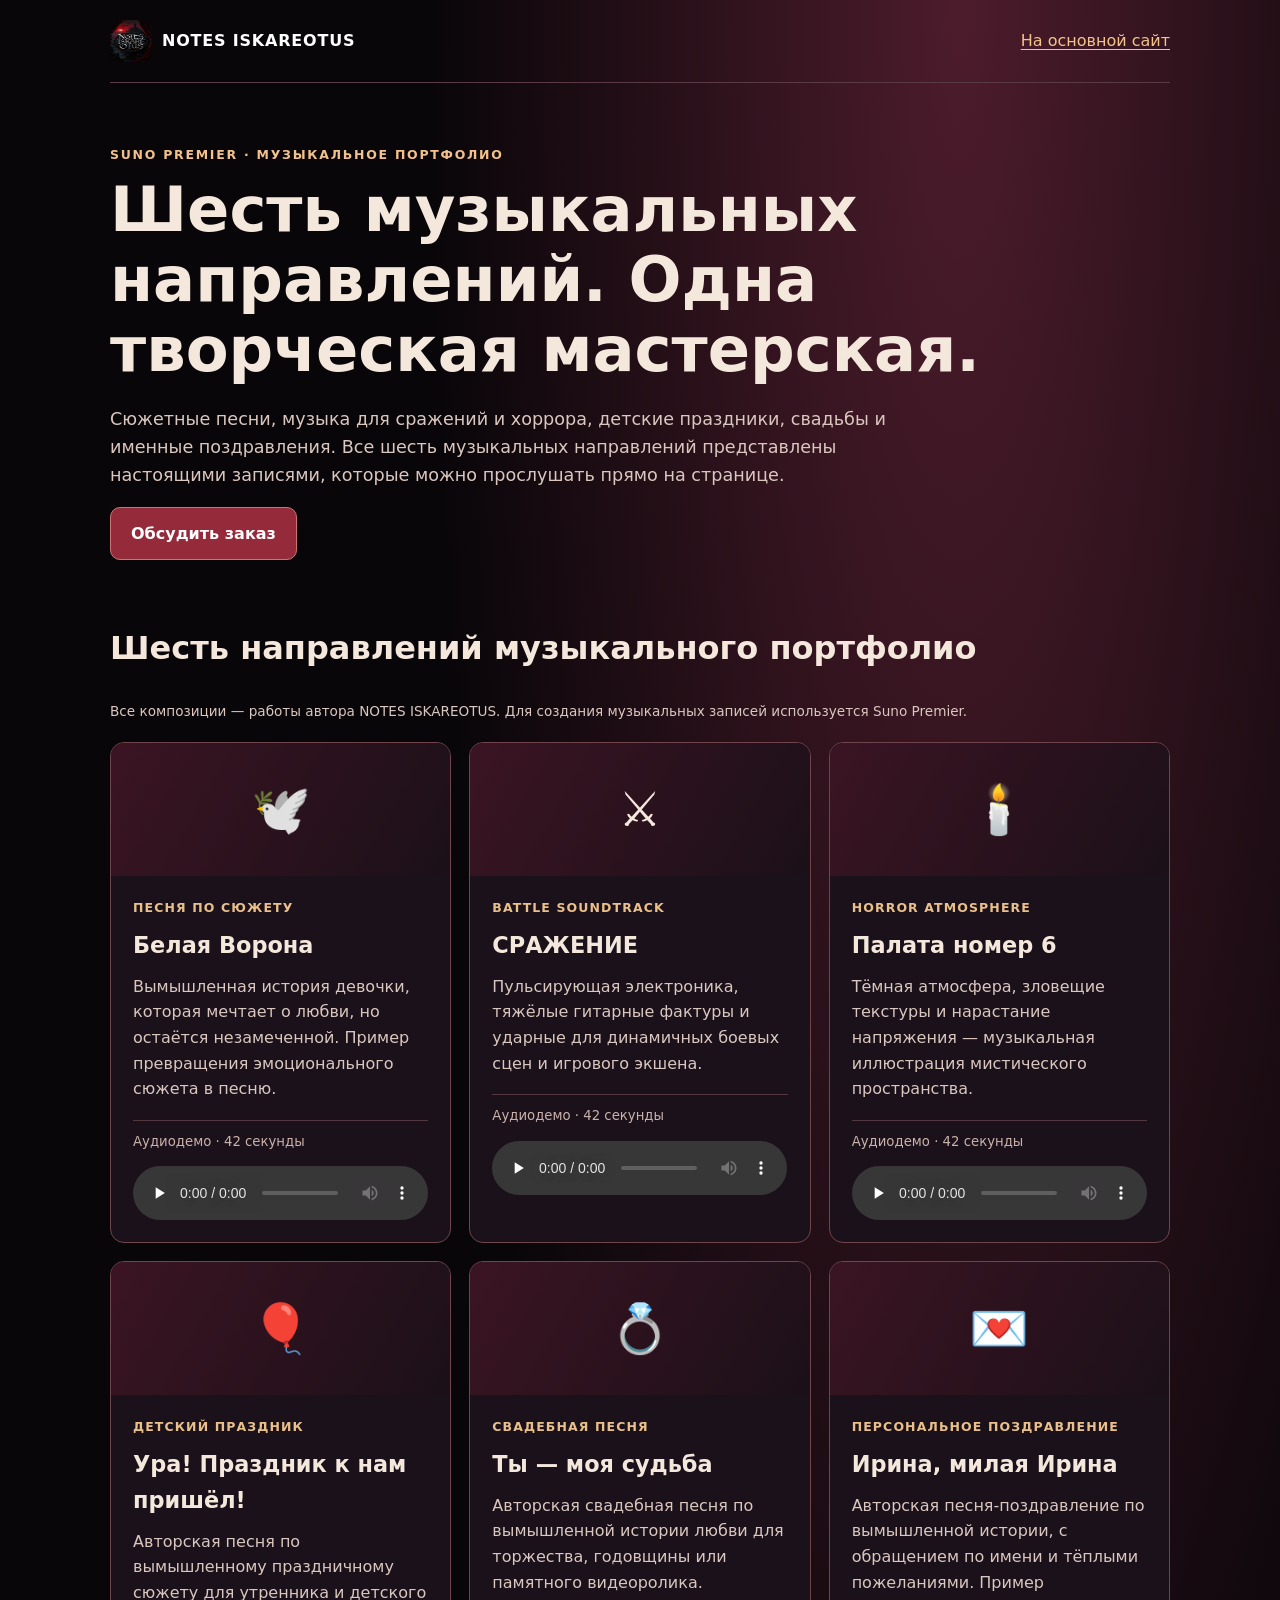
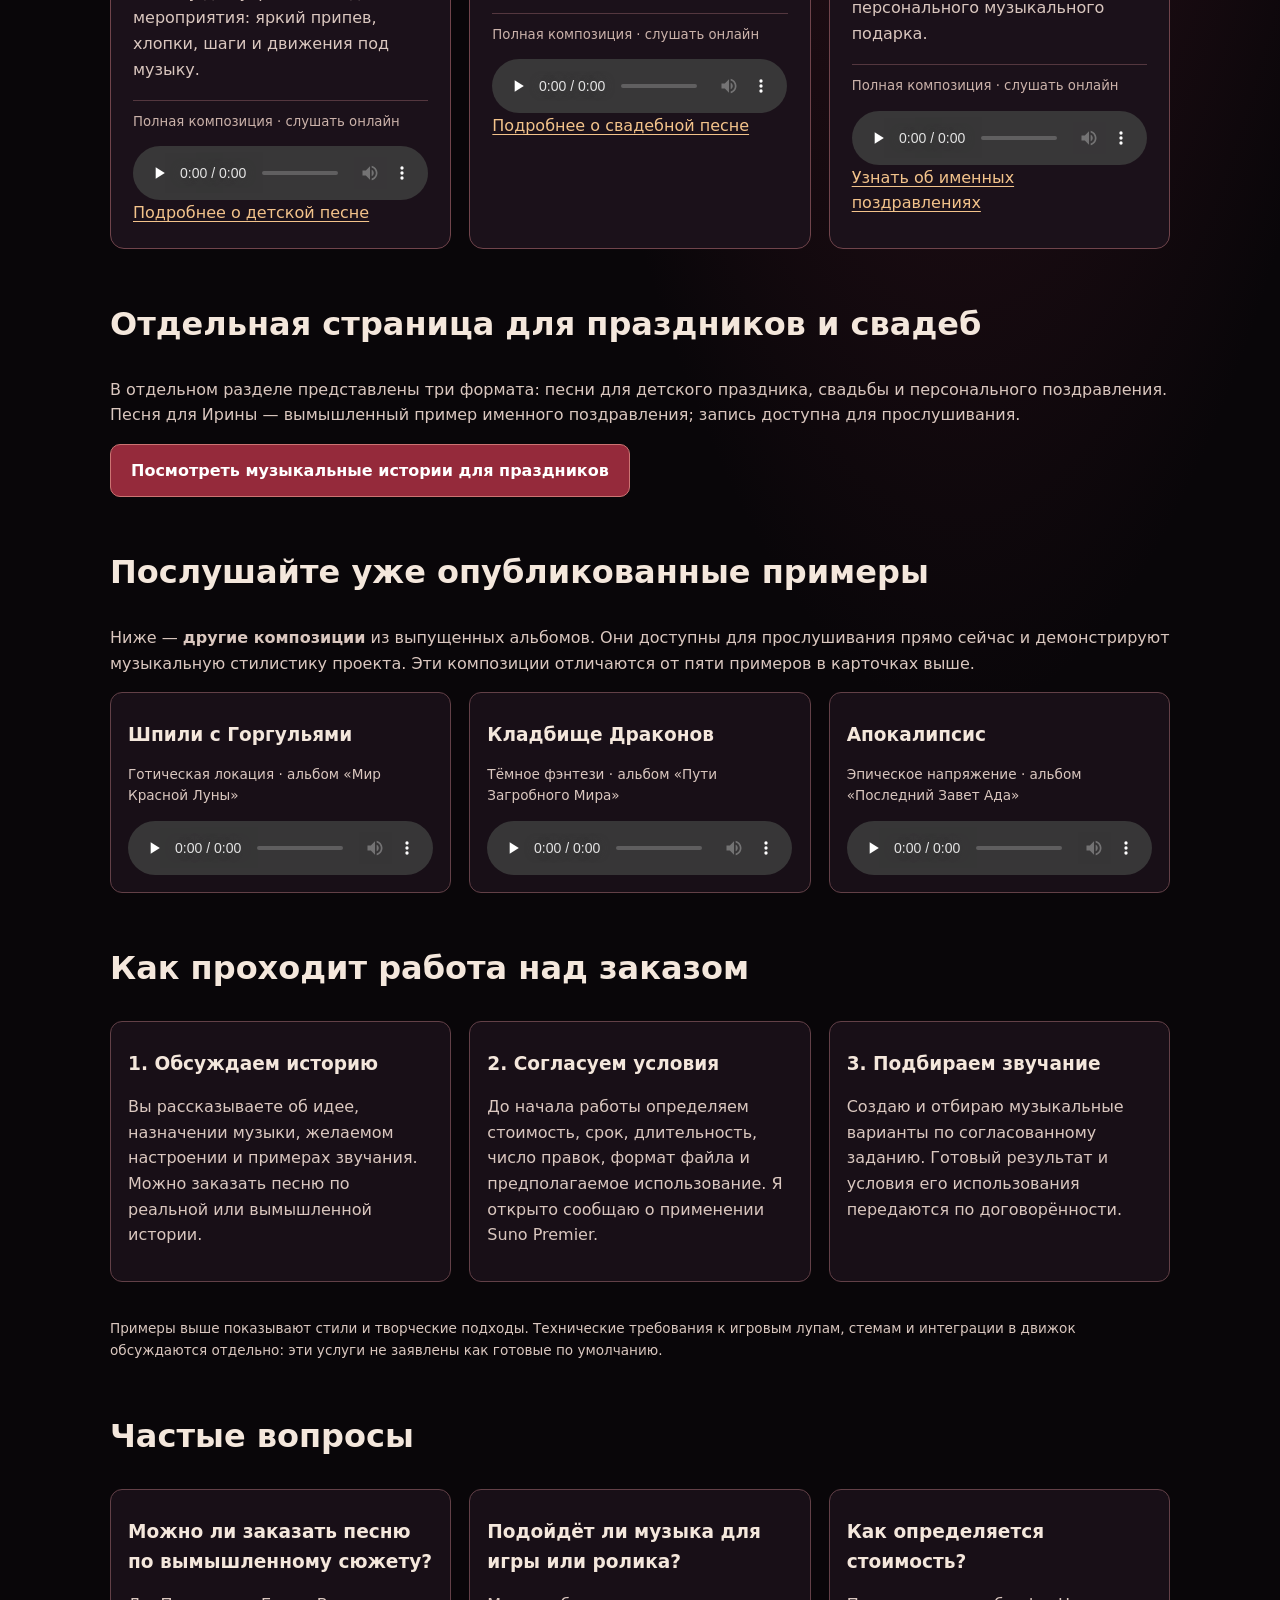
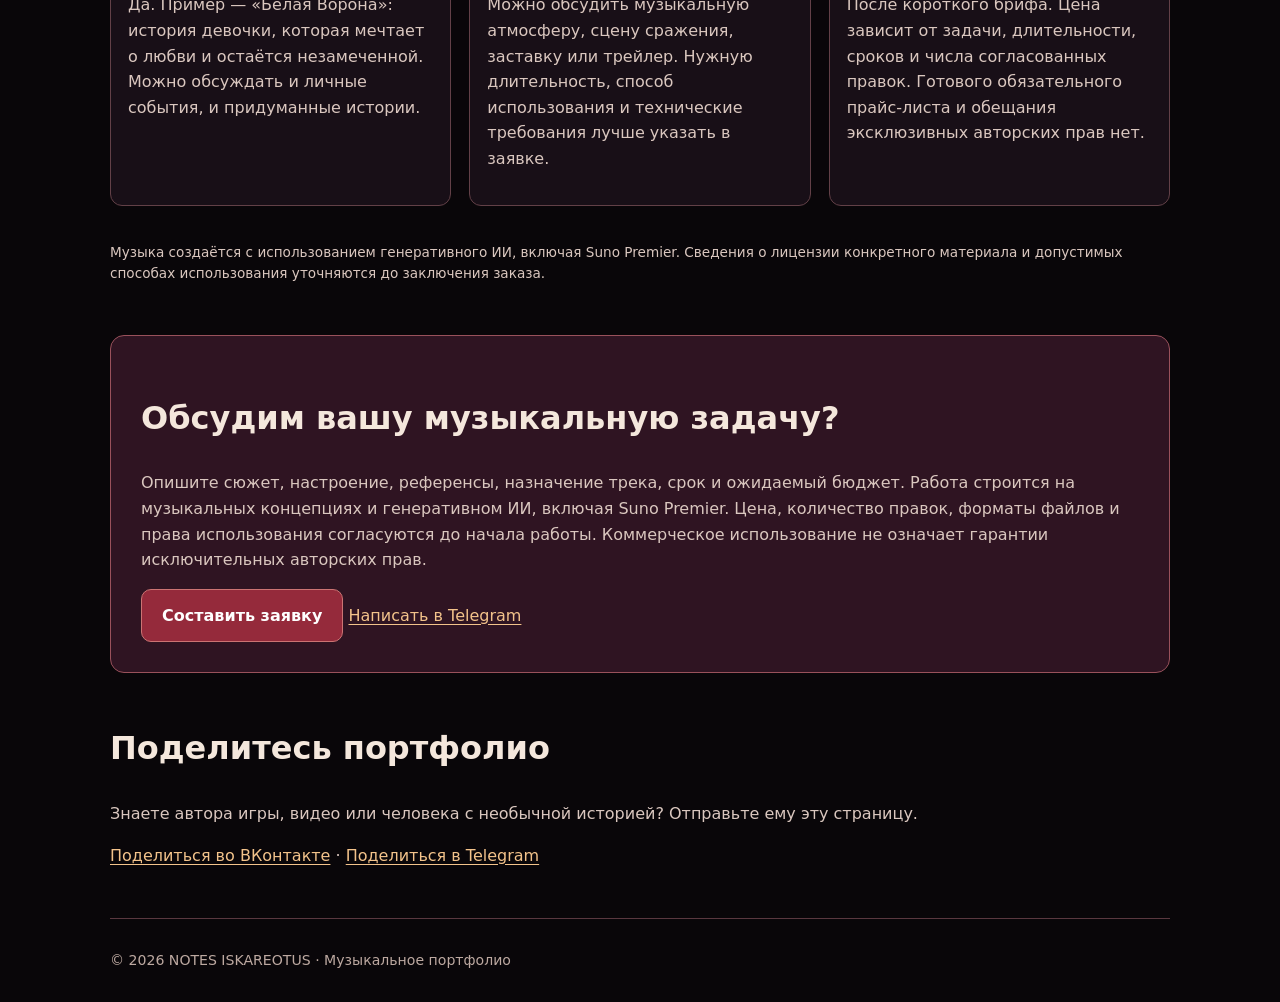
==== commit 51499741: "Publish author's fictional kids and wedding songs as full playable audio" ====
--- a/commercial-demos.html
+++ b/commercial-demos.html
@@ -2,10 +2,10 @@
 <html lang="ru"><head><meta charset="utf-8"><meta name="viewport" content="width=device-width,initial-scale=1"><meta name="theme-color" content="#0d080d"><title>Портфолио: шесть направлений музыки — NOTES ISKAREOTUS</title><meta name="description" content="Шесть направлений музыки NOTES ISKAREOTUS: сюжетные песни, саундтреки для игр и хоррора, детские праздники, свадьбы и именные поздравления. Suno Premier."><link rel="icon" href="images/logo.jpg" type="image/jpeg"><link rel="canonical" href="https://lipatow1991-coder.github.io/notes-iskareotus-/commercial-demos.html"><meta property="og:type" content="website"><meta property="og:locale" content="ru_RU"><meta property="og:title" content="Музыка на заказ: шесть направлений — NOTES ISKAREOTUS"><meta property="og:description" content="Песни по историям, музыка для сражений и хоррора, детских праздников, свадеб и именных поздравлений. Примеры и заявка с раскрытием использования Suno Premier."><meta property="og:url" content="https://lipatow1991-coder.github.io/notes-iskareotus-/commercial-demos.html"><meta property="og:image" content="https://lipatow1991-coder.github.io/notes-iskareotus-/images/logo.jpg"><meta name="twitter:card" content="summary_large_image"><style>
 :root{color-scheme:dark;font-family:system-ui,-apple-system,'Segoe UI',sans-serif;background:#090609;color:#f4e7dc}*{box-sizing:border-box}body{margin:0;line-height:1.6;background:radial-gradient(ellipse at 75% 0,#4d1c2c,transparent 39%),#090609}a{color:#f3c38b;text-underline-offset:3px}header,main,footer{width:min(1060px,calc(100% - 32px));margin:auto}header{padding:20px 0;border-bottom:1px solid #5a3a44;display:flex;justify-content:space-between;gap:15px;align-items:center;flex-wrap:wrap}.brand{display:flex;gap:10px;align-items:center;color:#fff;text-decoration:none;font-weight:800;letter-spacing:.05em}.brand img{height:42px;width:42px;border-radius:9px}h1{font-size:clamp(2rem,5.4vw,3.9rem);line-height:1.12;margin:10px 0 20px}h2{font-size:clamp(1.5rem,3vw,2rem)}p{color:#dac7bf}.hero{padding:62px 0 36px}.eyebrow{color:#f3c28a;font-size:.78rem;font-weight:800;letter-spacing:.14em;text-transform:uppercase}.lead{max-width:790px;font-size:1.1rem}.grid{display:grid;grid-template-columns:repeat(3,minmax(0,1fr));gap:18px;margin:20px 0 36px}.card{min-width:0;background:#1b111a;border:1px solid #70444b;border-radius:14px;overflow:hidden}.card .top{padding:28px 20px;background:linear-gradient(120deg,#3b1423,#1b1018);text-align:center;font-size:3rem}.body{padding:22px}.tag{font-size:.78rem;font-weight:800;color:#eac08a;text-transform:uppercase;letter-spacing:.09em}h3{font-size:1.4rem;margin:10px 0}.card p{margin:0}.status{font-size:.83rem;color:#cbb2aa;margin-top:18px;padding-top:10px;border-top:1px solid #54373f}.btn{display:inline-block;background:#952a3b;color:#fff;border:1px solid #cc7473;border-radius:10px;text-decoration:none;padding:13px 20px;font-weight:750}.btn:hover,.btn:focus-visible{background:#b73347}.section{margin:50px 0}.music{display:grid;grid-template-columns:repeat(3,minmax(0,1fr));gap:18px}.sample{min-width:0;border:1px solid #624047;border-radius:12px;background:#180f17;padding:17px}.sample h3{font-size:1.16rem}.card audio,.sample audio{width:100%;min-width:0;max-width:100%;display:block}.card audio{margin-top:14px}.note{font-size:.85rem}.cta{border:1px solid #99515b;background:#2f1422;border-radius:14px;padding:30px;margin:42px 0}.footer{border-top:1px solid #59373f;padding:30px 0;color:#bda9a1;font-size:.88rem}h1,h2,h3,p,a{overflow-wrap:anywhere}@media(max-width:780px){.grid,.music{grid-template-columns:minmax(0,1fr)}.hero{padding:40px 0 24px}}
 </style></head><body>
-<header><a class="brand" href="index.html"><img src="images/logo.jpg" alt="">NOTES ISKAREOTUS</a><a href="index.html#orders">На основной сайт</a></header><main><section class="hero"><div class="eyebrow">Suno Premier · Музыкальное портфолио</div><h1>Шесть музыкальных направлений. Одна творческая мастерская.</h1><p class="lead">Сюжетные песни, музыка для сражений и хоррора, детские праздники, свадьбы и именные поздравления. Четыре аудиопримера можно послушать прямо здесь; два праздничных фрагмента пока доступны по запросу.</p><a class="btn" href="https://t.me/Wechernihuter" target="_blank" rel="noopener noreferrer">Обсудить заказ</a></section>
+<header><a class="brand" href="index.html"><img src="images/logo.jpg" alt="">NOTES ISKAREOTUS</a><a href="index.html#orders">На основной сайт</a></header><main><section class="hero"><div class="eyebrow">Suno Premier · Музыкальное портфолио</div><h1>Шесть музыкальных направлений. Одна творческая мастерская.</h1><p class="lead">Сюжетные песни, музыка для сражений и хоррора, детские праздники, свадьбы и именные поздравления. Все шесть музыкальных направлений представлены настоящими записями, которые можно прослушать прямо на странице.</p><a class="btn" href="https://t.me/Wechernihuter" target="_blank" rel="noopener noreferrer">Обсудить заказ</a></section>
 <section aria-labelledby="formats"><h2 id="formats">Шесть направлений музыкального портфолио</h2><p class="note">Все композиции — работы автора NOTES ISKAREOTUS. Для создания музыкальных записей используется Suno Premier.</p><div class="grid"><article class="card"><div class="top" aria-hidden="true">🕊️</div><div class="body"><div class="tag">Песня по сюжету</div><h3>Белая Ворона</h3><p>Вымышленная история девочки, которая мечтает о любви, но остаётся незамеченной. Пример превращения эмоционального сюжета в песню.</p><div class="status">Аудиодемо · 42 секунды</div><audio controls preload="none" src="commercial-audio/belaya-vorona-preview.mp3" aria-label="Прослушать «Белая Ворона»"></audio></div></article><article class="card"><div class="top" aria-hidden="true">⚔️</div><div class="body"><div class="tag">Battle soundtrack</div><h3>СРАЖЕНИЕ</h3><p>Пульсирующая электроника, тяжёлые гитарные фактуры и ударные для динамичных боевых сцен и игрового экшена.</p><div class="status">Аудиодемо · 42 секунды</div><audio controls preload="none" src="commercial-audio/srazhenie-preview.mp3" aria-label="Прослушать «СРАЖЕНИЕ»"></audio></div></article><article class="card"><div class="top" aria-hidden="true">🕯️</div><div class="body"><div class="tag">Horror atmosphere</div><h3>Палата номер 6</h3><p>Тёмная атмосфера, зловещие текстуры и нарастание напряжения — музыкальная иллюстрация мистического пространства.</p><div class="status">Аудиодемо · 42 секунды</div><audio controls preload="none" src="commercial-audio/palata6-horror-preview.mp3" aria-label="Прослушать «Палата номер 6»"></audio></div></article>
-<article class="card"><div class="top" aria-hidden="true">🎈</div><div class="body"><div class="tag">Детский праздник</div><h3>Ура! Праздник к нам пришёл!</h3><p>Весёлая песня для утренника и детского мероприятия: яркий припев, хлопки, шаги и движения под музыку.</p><div class="status">Демофрагмент подготовлен · аудио по запросу</div><p><a href="music-for-events.html#kids-preview">Подробнее о детской песне</a></p></div></article>
-<article class="card"><div class="top" aria-hidden="true">💍</div><div class="body"><div class="tag">Свадебная песня</div><h3>Ты — моя судьба</h3><p>Романтическая песня для свадебного вечера, годовщины и памятного видеоролика.</p><div class="status">Демофрагмент подготовлен · аудио по запросу</div><p><a href="music-for-events.html#wedding-preview">Подробнее о свадебной песне</a></p></div></article>
+<article class="card"><div class="top" aria-hidden="true">🎈</div><div class="body"><div class="tag">Детский праздник</div><h3>Ура! Праздник к нам пришёл!</h3><p>Авторская песня по вымышленному праздничному сюжету для утренника и детского мероприятия: яркий припев, хлопки, шаги и движения под музыку.</p><div class="status">Полная композиция · слушать онлайн</div><audio controls preload="none" src="https://d2ol7oe51mr4n9.cloudfront.net/user_3BMRmTsXpH16Njhtjlae5MG9Dkr/ec5dce9a-f3f7-43c9-9999-b788394a0cd0.mp3" aria-label="Прослушать детскую песню «Ура! Праздник к нам пришёл!»"></audio><p><a href="music-for-events.html#kids-preview">Подробнее о детской песне</a></p></div></article>
+<article class="card"><div class="top" aria-hidden="true">💍</div><div class="body"><div class="tag">Свадебная песня</div><h3>Ты — моя судьба</h3><p>Авторская свадебная песня по вымышленной истории любви для торжества, годовщины или памятного видеоролика.</p><div class="status">Полная композиция · слушать онлайн</div><audio controls preload="none" src="https://d2ol7oe51mr4n9.cloudfront.net/user_3BMRmTsXpH16Njhtjlae5MG9Dkr/b988676f-0aeb-4c8b-abfb-d6959efcd477.mp3" aria-label="Прослушать свадебную песню «Ты — моя судьба»"></audio><p><a href="music-for-events.html#wedding-preview">Подробнее о свадебной песне</a></p></div></article>
 <article class="card"><div class="top" aria-hidden="true">💌</div><div class="body"><div class="tag">Персональное поздравление</div><h3>Ирина, милая Ирина</h3><p>Авторская песня-поздравление по вымышленной истории, с обращением по имени и тёплыми пожеланиями. Пример персонального музыкального подарка.</p><div class="status">Полная композиция · слушать онлайн</div><audio controls preload="none" src="https://d2ol7oe51mr4n9.cloudfront.net/user_3BMRmTsXpH16Njhtjlae5MG9Dkr/3cf09361-b86a-461d-92f2-eea603e05b14.mp3" aria-label="Прослушать песню «Ирина, милая Ирина»"></audio><p><a href="music-for-events.html#personal-greetings">Узнать об именных поздравлениях</a></p></div></article></div></section>
 <section class="section" aria-labelledby="events"><h2 id="events">Отдельная страница для праздников и свадеб</h2><p>В отдельном разделе представлены три формата: песни для детского праздника, свадьбы и персонального поздравления. Песня для Ирины — вымышленный пример именного поздравления; запись доступна для прослушивания.</p><p><a class="btn" href="music-for-events.html">Посмотреть музыкальные истории для праздников</a></p></section>
 <section class="section" aria-labelledby="published"><h2 id="published">Послушайте уже опубликованные примеры</h2><p>Ниже — <strong>другие композиции</strong> из выпущенных альбомов. Они доступны для прослушивания прямо сейчас и демонстрируют музыкальную стилистику проекта. Эти композиции отличаются от пяти примеров в карточках выше.</p><div class="music"><article class="sample"><h3>Шпили с Горгульями</h3><p class="note">Готическая локация · альбом «Мир Красной Луны»</p><audio controls preload="none" src="music/album1/03.mp3" aria-label="Шпили с Горгульями"></audio></article><article class="sample"><h3>Кладбище Драконов</h3><p class="note">Тёмное фэнтези · альбом «Пути Загробного Мира»</p><audio controls preload="none" src="music/album2/03.mp3" aria-label="Кладбище Драконов"></audio></article><article class="sample"><h3>Апокалипсис</h3><p class="note">Эпическое напряжение · альбом «Последний Завет Ада»</p><audio controls preload="none" src="music/album4/01.mp3" aria-label="Апокалипсис"></audio></article></div></section>
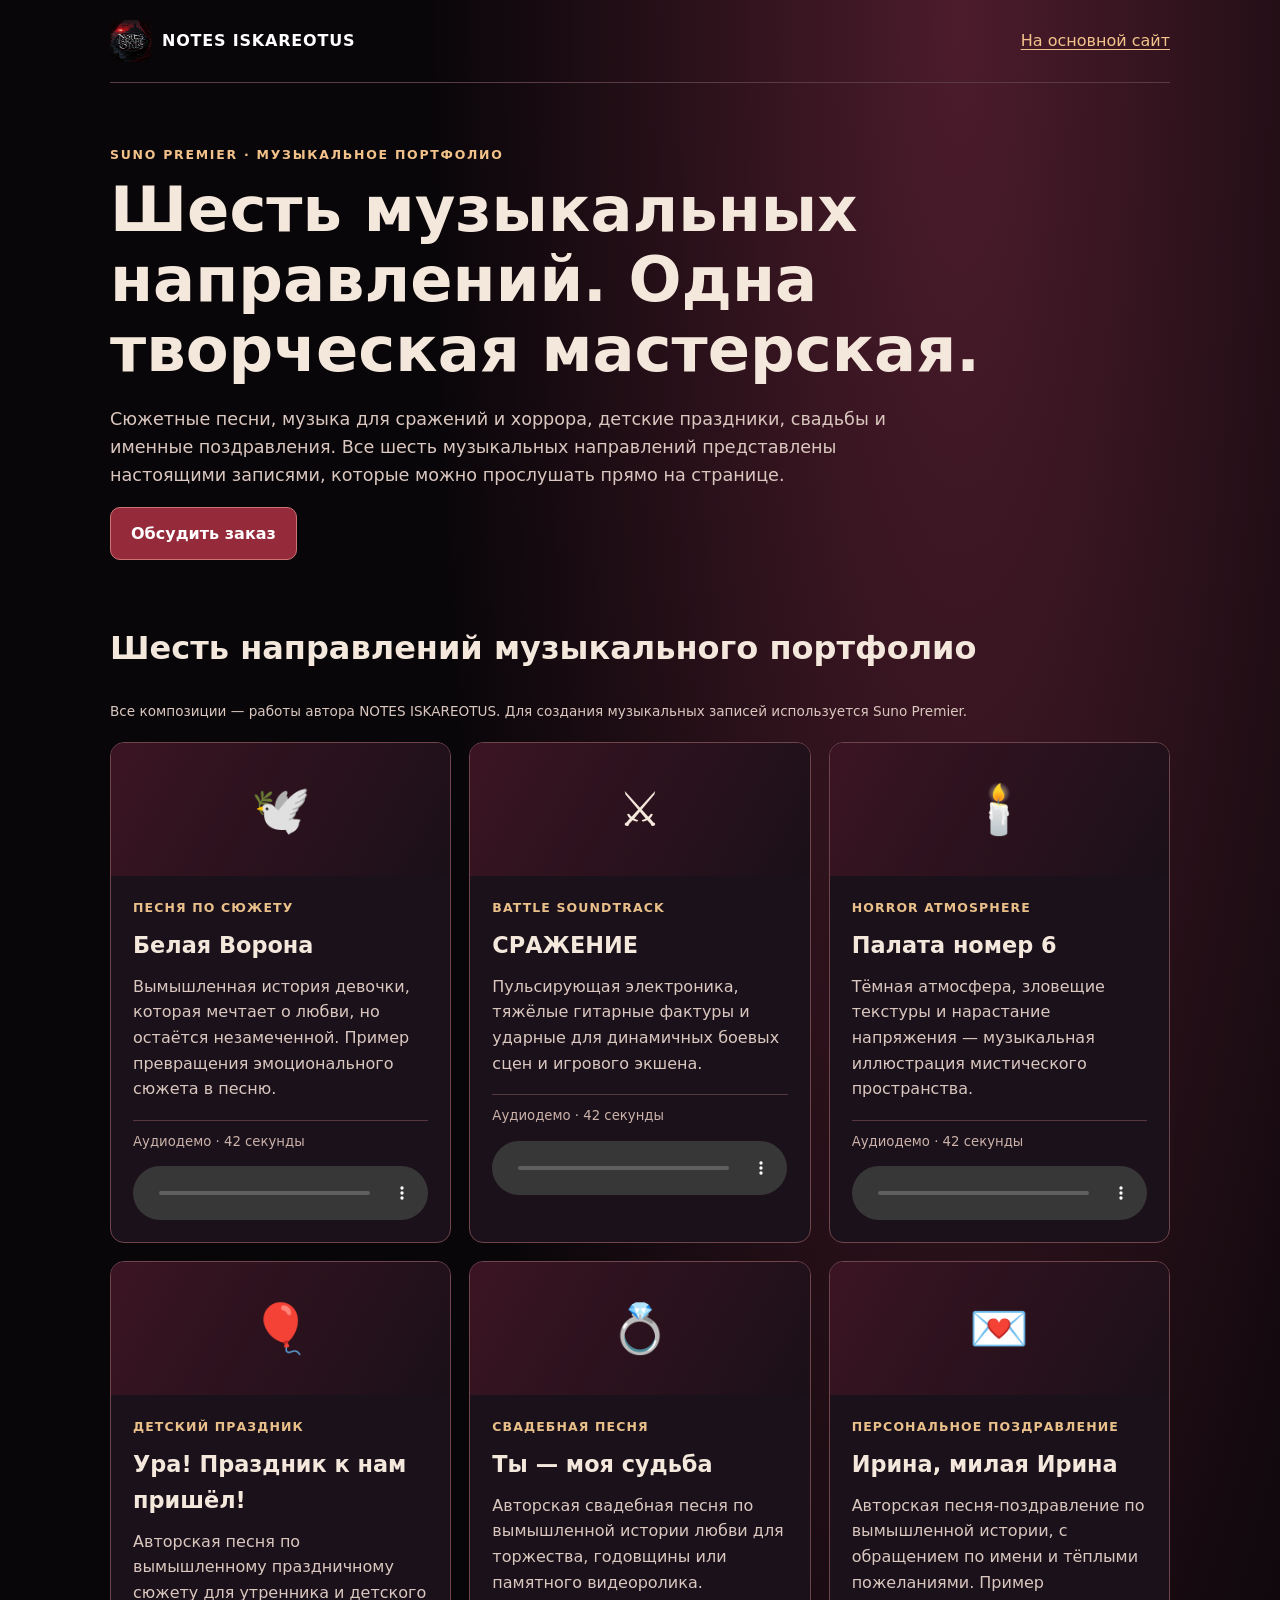
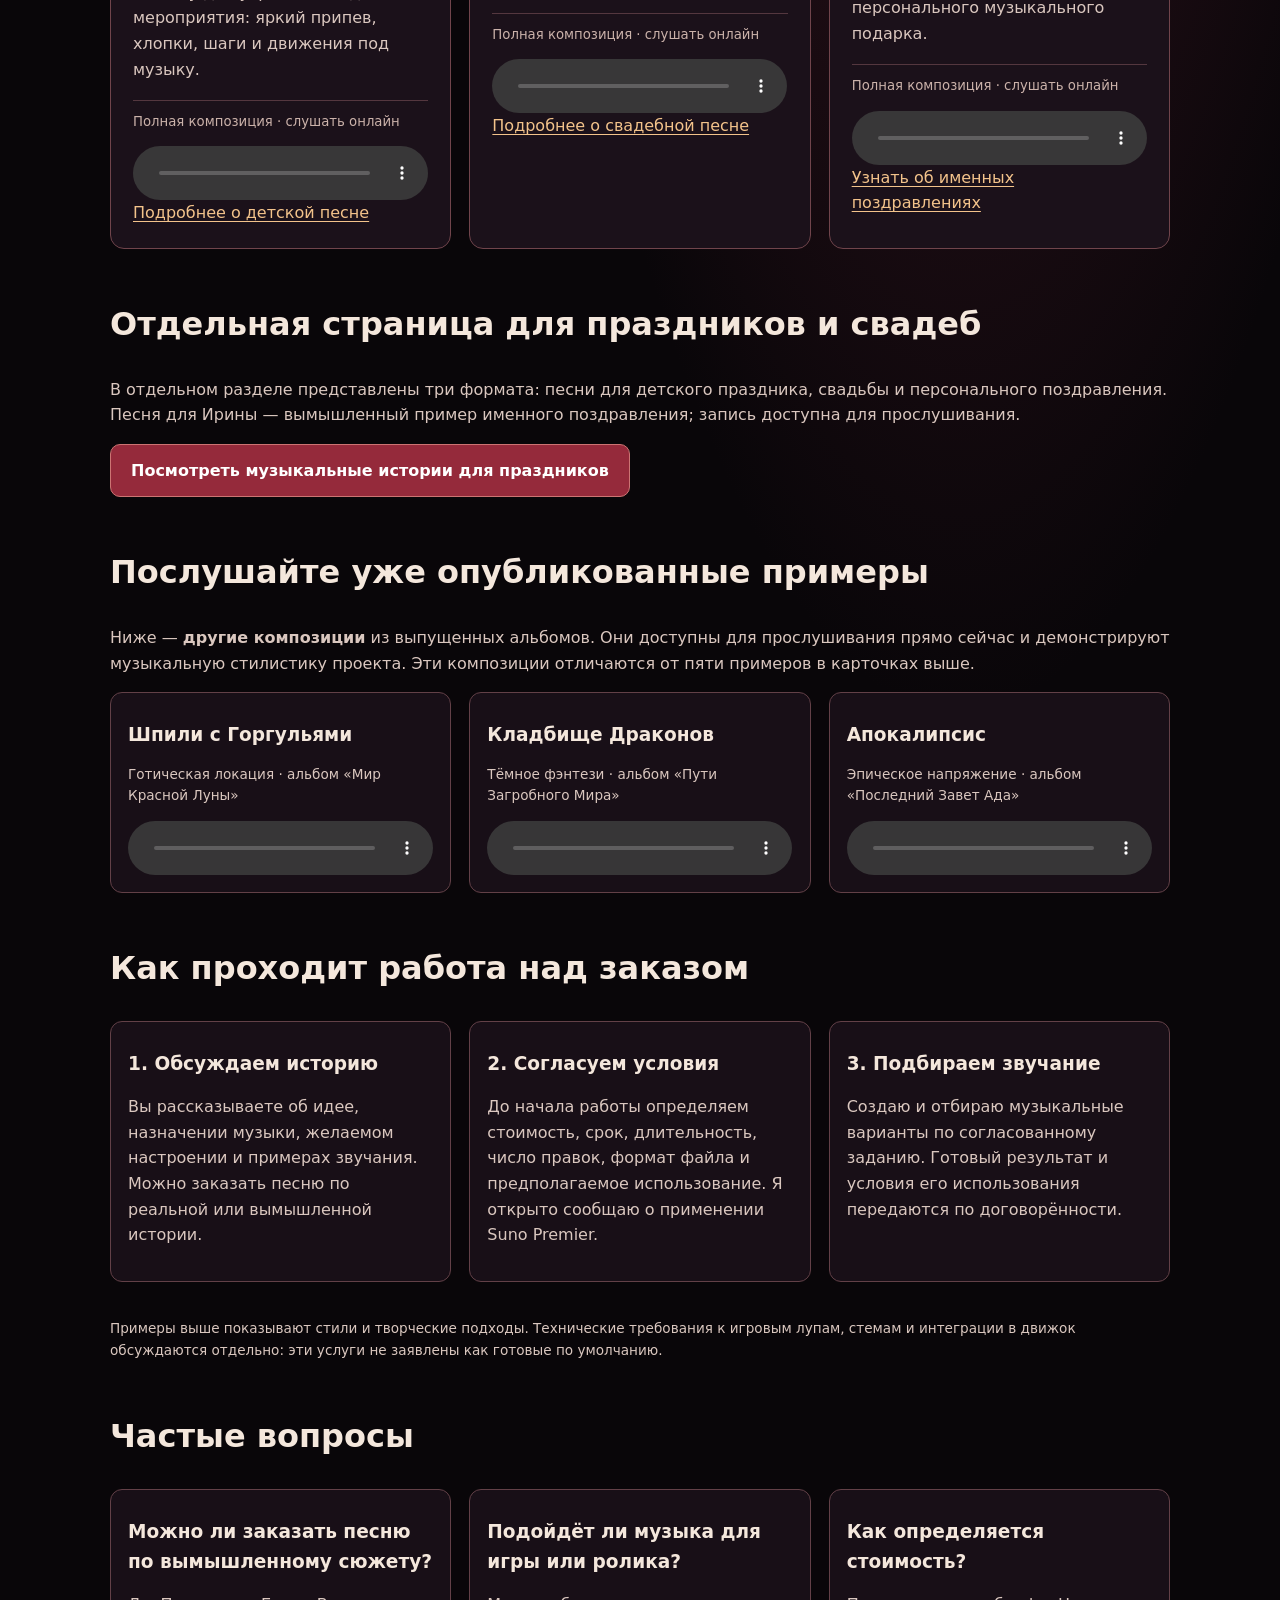
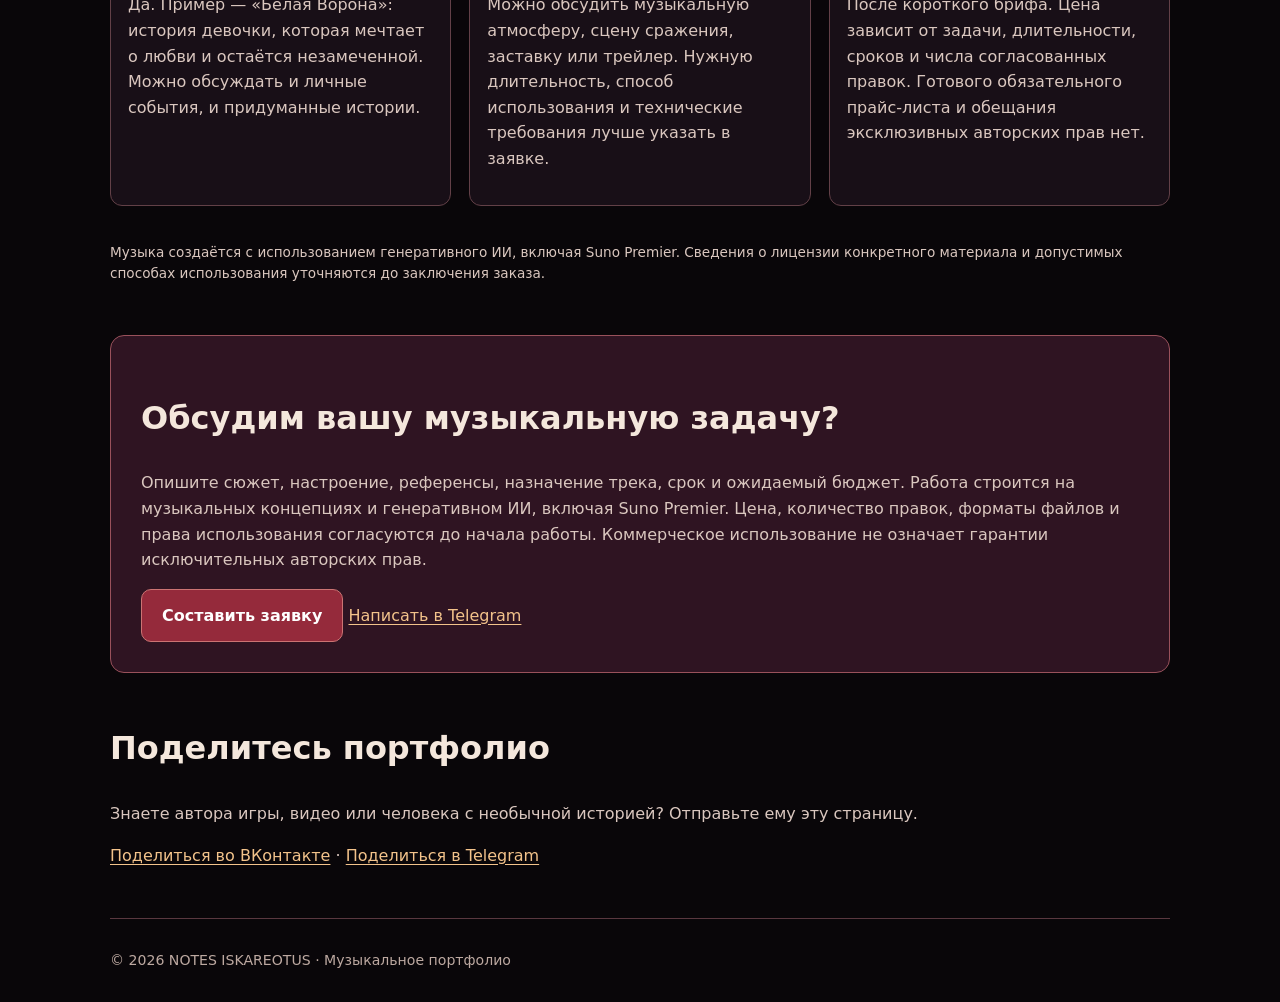
==== commit 42f748c3: "Host full event recordings on GitHub Pages" ====
--- a/commercial-demos.html
+++ b/commercial-demos.html
@@ -1,12 +1,12 @@
 <!doctype html>
-<html lang="ru"><head><meta charset="utf-8"><meta name="viewport" content="width=device-width,initial-scale=1"><meta name="theme-color" content="#0d080d"><title>Портфолио: шесть направлений музыки — NOTES ISKAREOTUS</title><meta name="description" content="Шесть направлений музыки NOTES ISKAREOTUS: сюжетные песни, саундтреки для игр и хоррора, детские праздники, свадьбы и именные поздравления. Suno Premier."><link rel="icon" href="images/logo.jpg" type="image/jpeg"><link rel="canonical" href="https://lipatow1991-coder.github.io/notes-iskareotus-/commercial-demos.html"><meta property="og:type" content="website"><meta property="og:locale" content="ru_RU"><meta property="og:title" content="Музыка на заказ: шесть направлений — NOTES ISKAREOTUS"><meta property="og:description" content="Песни по историям, музыка для сражений и хоррора, детских праздников, свадеб и именных поздравлений. Примеры и заявка с раскрытием использования Suno Premier."><meta property="og:url" content="https://lipatow1991-coder.github.io/notes-iskareotus-/commercial-demos.html"><meta property="og:image" content="https://lipatow1991-coder.github.io/notes-iskareotus-/images/logo.jpg"><meta name="twitter:card" content="summary_large_image"><style>
+<html lang="ru"><head><meta charset="utf-8"><meta name="viewport" content="width=device-width,initial-scale=1"><meta name="theme-color" content="#0d080d"><title>Портфолио: шесть направлений музыки — NOTES ISKAREOTUS</title><meta name="description" content="Шесть направлений музыки NOTES ISKAREOTUS: сюжетные песни, саундтреки для игр и хоррора, детские праздники, свадьбы и именные поздравления. Suno Premier."><link rel="icon" href="images/logo.jpg" type="image/jpeg"><link rel="canonical" href="https://lipatow1991-coder.github.io/notes-iskareotus-/commercial-demos.html"><meta property="og:type" content="website"><meta property="og:locale" content="ru_RU"><meta property="og:title" content="Портфолио: шесть направлений музыки — NOTES ISKAREOTUS"><meta property="og:description" content="Песни по историям, музыка для сражений и хоррора, детских праздников, свадеб и именных поздравлений. Примеры и заявка с раскрытием использования Suno Premier."><meta property="og:url" content="https://lipatow1991-coder.github.io/notes-iskareotus-/commercial-demos.html"><meta property="og:image" content="https://lipatow1991-coder.github.io/notes-iskareotus-/images/logo.jpg"><meta name="twitter:card" content="summary_large_image"><style>
 :root{color-scheme:dark;font-family:system-ui,-apple-system,'Segoe UI',sans-serif;background:#090609;color:#f4e7dc}*{box-sizing:border-box}body{margin:0;line-height:1.6;background:radial-gradient(ellipse at 75% 0,#4d1c2c,transparent 39%),#090609}a{color:#f3c38b;text-underline-offset:3px}header,main,footer{width:min(1060px,calc(100% - 32px));margin:auto}header{padding:20px 0;border-bottom:1px solid #5a3a44;display:flex;justify-content:space-between;gap:15px;align-items:center;flex-wrap:wrap}.brand{display:flex;gap:10px;align-items:center;color:#fff;text-decoration:none;font-weight:800;letter-spacing:.05em}.brand img{height:42px;width:42px;border-radius:9px}h1{font-size:clamp(2rem,5.4vw,3.9rem);line-height:1.12;margin:10px 0 20px}h2{font-size:clamp(1.5rem,3vw,2rem)}p{color:#dac7bf}.hero{padding:62px 0 36px}.eyebrow{color:#f3c28a;font-size:.78rem;font-weight:800;letter-spacing:.14em;text-transform:uppercase}.lead{max-width:790px;font-size:1.1rem}.grid{display:grid;grid-template-columns:repeat(3,minmax(0,1fr));gap:18px;margin:20px 0 36px}.card{min-width:0;background:#1b111a;border:1px solid #70444b;border-radius:14px;overflow:hidden}.card .top{padding:28px 20px;background:linear-gradient(120deg,#3b1423,#1b1018);text-align:center;font-size:3rem}.body{padding:22px}.tag{font-size:.78rem;font-weight:800;color:#eac08a;text-transform:uppercase;letter-spacing:.09em}h3{font-size:1.4rem;margin:10px 0}.card p{margin:0}.status{font-size:.83rem;color:#cbb2aa;margin-top:18px;padding-top:10px;border-top:1px solid #54373f}.btn{display:inline-block;background:#952a3b;color:#fff;border:1px solid #cc7473;border-radius:10px;text-decoration:none;padding:13px 20px;font-weight:750}.btn:hover,.btn:focus-visible{background:#b73347}.section{margin:50px 0}.music{display:grid;grid-template-columns:repeat(3,minmax(0,1fr));gap:18px}.sample{min-width:0;border:1px solid #624047;border-radius:12px;background:#180f17;padding:17px}.sample h3{font-size:1.16rem}.card audio,.sample audio{width:100%;min-width:0;max-width:100%;display:block}.card audio{margin-top:14px}.note{font-size:.85rem}.cta{border:1px solid #99515b;background:#2f1422;border-radius:14px;padding:30px;margin:42px 0}.footer{border-top:1px solid #59373f;padding:30px 0;color:#bda9a1;font-size:.88rem}h1,h2,h3,p,a{overflow-wrap:anywhere}@media(max-width:780px){.grid,.music{grid-template-columns:minmax(0,1fr)}.hero{padding:40px 0 24px}}
 </style></head><body>
 <header><a class="brand" href="index.html"><img src="images/logo.jpg" alt="">NOTES ISKAREOTUS</a><a href="index.html#orders">На основной сайт</a></header><main><section class="hero"><div class="eyebrow">Suno Premier · Музыкальное портфолио</div><h1>Шесть музыкальных направлений. Одна творческая мастерская.</h1><p class="lead">Сюжетные песни, музыка для сражений и хоррора, детские праздники, свадьбы и именные поздравления. Все шесть музыкальных направлений представлены настоящими записями, которые можно прослушать прямо на странице.</p><a class="btn" href="https://t.me/Wechernihuter" target="_blank" rel="noopener noreferrer">Обсудить заказ</a></section>
 <section aria-labelledby="formats"><h2 id="formats">Шесть направлений музыкального портфолио</h2><p class="note">Все композиции — работы автора NOTES ISKAREOTUS. Для создания музыкальных записей используется Suno Premier.</p><div class="grid"><article class="card"><div class="top" aria-hidden="true">🕊️</div><div class="body"><div class="tag">Песня по сюжету</div><h3>Белая Ворона</h3><p>Вымышленная история девочки, которая мечтает о любви, но остаётся незамеченной. Пример превращения эмоционального сюжета в песню.</p><div class="status">Аудиодемо · 42 секунды</div><audio controls preload="none" src="commercial-audio/belaya-vorona-preview.mp3" aria-label="Прослушать «Белая Ворона»"></audio></div></article><article class="card"><div class="top" aria-hidden="true">⚔️</div><div class="body"><div class="tag">Battle soundtrack</div><h3>СРАЖЕНИЕ</h3><p>Пульсирующая электроника, тяжёлые гитарные фактуры и ударные для динамичных боевых сцен и игрового экшена.</p><div class="status">Аудиодемо · 42 секунды</div><audio controls preload="none" src="commercial-audio/srazhenie-preview.mp3" aria-label="Прослушать «СРАЖЕНИЕ»"></audio></div></article><article class="card"><div class="top" aria-hidden="true">🕯️</div><div class="body"><div class="tag">Horror atmosphere</div><h3>Палата номер 6</h3><p>Тёмная атмосфера, зловещие текстуры и нарастание напряжения — музыкальная иллюстрация мистического пространства.</p><div class="status">Аудиодемо · 42 секунды</div><audio controls preload="none" src="commercial-audio/palata6-horror-preview.mp3" aria-label="Прослушать «Палата номер 6»"></audio></div></article>
-<article class="card"><div class="top" aria-hidden="true">🎈</div><div class="body"><div class="tag">Детский праздник</div><h3>Ура! Праздник к нам пришёл!</h3><p>Авторская песня по вымышленному праздничному сюжету для утренника и детского мероприятия: яркий припев, хлопки, шаги и движения под музыку.</p><div class="status">Полная композиция · слушать онлайн</div><audio controls preload="none" src="https://d2ol7oe51mr4n9.cloudfront.net/user_3BMRmTsXpH16Njhtjlae5MG9Dkr/ec5dce9a-f3f7-43c9-9999-b788394a0cd0.mp3" aria-label="Прослушать детскую песню «Ура! Праздник к нам пришёл!»"></audio><p><a href="music-for-events.html#kids-preview">Подробнее о детской песне</a></p></div></article>
-<article class="card"><div class="top" aria-hidden="true">💍</div><div class="body"><div class="tag">Свадебная песня</div><h3>Ты — моя судьба</h3><p>Авторская свадебная песня по вымышленной истории любви для торжества, годовщины или памятного видеоролика.</p><div class="status">Полная композиция · слушать онлайн</div><audio controls preload="none" src="https://d2ol7oe51mr4n9.cloudfront.net/user_3BMRmTsXpH16Njhtjlae5MG9Dkr/b988676f-0aeb-4c8b-abfb-d6959efcd477.mp3" aria-label="Прослушать свадебную песню «Ты — моя судьба»"></audio><p><a href="music-for-events.html#wedding-preview">Подробнее о свадебной песне</a></p></div></article>
-<article class="card"><div class="top" aria-hidden="true">💌</div><div class="body"><div class="tag">Персональное поздравление</div><h3>Ирина, милая Ирина</h3><p>Авторская песня-поздравление по вымышленной истории, с обращением по имени и тёплыми пожеланиями. Пример персонального музыкального подарка.</p><div class="status">Полная композиция · слушать онлайн</div><audio controls preload="none" src="https://d2ol7oe51mr4n9.cloudfront.net/user_3BMRmTsXpH16Njhtjlae5MG9Dkr/3cf09361-b86a-461d-92f2-eea603e05b14.mp3" aria-label="Прослушать песню «Ирина, милая Ирина»"></audio><p><a href="music-for-events.html#personal-greetings">Узнать об именных поздравлениях</a></p></div></article></div></section>
+<article class="card"><div class="top" aria-hidden="true">🎈</div><div class="body"><div class="tag">Детский праздник</div><h3>Ура! Праздник к нам пришёл!</h3><p>Авторская песня по вымышленному праздничному сюжету для утренника и детского мероприятия: яркий припев, хлопки, шаги и движения под музыку.</p><div class="status">Полная композиция · слушать онлайн</div><audio controls preload="none" src="commercial-audio/ura-prazdnik-k-nam-prishyol.mp3" aria-label="Прослушать детскую песню «Ура! Праздник к нам пришёл!»"></audio><p><a href="music-for-events.html#kids-preview">Подробнее о детской песне</a></p></div></article>
+<article class="card"><div class="top" aria-hidden="true">💍</div><div class="body"><div class="tag">Свадебная песня</div><h3>Ты — моя судьба</h3><p>Авторская свадебная песня по вымышленной истории любви для торжества, годовщины или памятного видеоролика.</p><div class="status">Полная композиция · слушать онлайн</div><audio controls preload="none" src="commercial-audio/ty-moya-sudba.mp3" aria-label="Прослушать свадебную песню «Ты — моя судьба»"></audio><p><a href="music-for-events.html#wedding-preview">Подробнее о свадебной песне</a></p></div></article>
+<article class="card"><div class="top" aria-hidden="true">💌</div><div class="body"><div class="tag">Персональное поздравление</div><h3>Ирина, милая Ирина</h3><p>Авторская песня-поздравление по вымышленной истории, с обращением по имени и тёплыми пожеланиями. Пример персонального музыкального подарка.</p><div class="status">Полная композиция · слушать онлайн</div><audio controls preload="none" src="commercial-audio/irina-milaya-irina.mp3" aria-label="Прослушать песню «Ирина, милая Ирина»"></audio><p><a href="music-for-events.html#personal-greetings">Узнать об именных поздравлениях</a></p></div></article></div></section>
 <section class="section" aria-labelledby="events"><h2 id="events">Отдельная страница для праздников и свадеб</h2><p>В отдельном разделе представлены три формата: песни для детского праздника, свадьбы и персонального поздравления. Песня для Ирины — вымышленный пример именного поздравления; запись доступна для прослушивания.</p><p><a class="btn" href="music-for-events.html">Посмотреть музыкальные истории для праздников</a></p></section>
 <section class="section" aria-labelledby="published"><h2 id="published">Послушайте уже опубликованные примеры</h2><p>Ниже — <strong>другие композиции</strong> из выпущенных альбомов. Они доступны для прослушивания прямо сейчас и демонстрируют музыкальную стилистику проекта. Эти композиции отличаются от пяти примеров в карточках выше.</p><div class="music"><article class="sample"><h3>Шпили с Горгульями</h3><p class="note">Готическая локация · альбом «Мир Красной Луны»</p><audio controls preload="none" src="music/album1/03.mp3" aria-label="Шпили с Горгульями"></audio></article><article class="sample"><h3>Кладбище Драконов</h3><p class="note">Тёмное фэнтези · альбом «Пути Загробного Мира»</p><audio controls preload="none" src="music/album2/03.mp3" aria-label="Кладбище Драконов"></audio></article><article class="sample"><h3>Апокалипсис</h3><p class="note">Эпическое напряжение · альбом «Последний Завет Ада»</p><audio controls preload="none" src="music/album4/01.mp3" aria-label="Апокалипсис"></audio></article></div></section>
 <section class="section" aria-labelledby="process"><h2 id="process">Как проходит работа над заказом</h2><div class="grid"><article class="sample"><h3>1. Обсуждаем историю</h3><p>Вы рассказываете об идее, назначении музыки, желаемом настроении и примерах звучания. Можно заказать песню по реальной или вымышленной истории.</p></article><article class="sample"><h3>2. Согласуем условия</h3><p>До начала работы определяем стоимость, срок, длительность, число правок, формат файла и предполагаемое использование. Я открыто сообщаю о применении Suno Premier.</p></article><article class="sample"><h3>3. Подбираем звучание</h3><p>Создаю и отбираю музыкальные варианты по согласованному заданию. Готовый результат и условия его использования передаются по договорённости.</p></article></div><p class="note">Примеры выше показывают стили и творческие подходы. Технические требования к игровым лупам, стемам и интеграции в движок обсуждаются отдельно: эти услуги не заявлены как готовые по умолчанию.</p></section>
